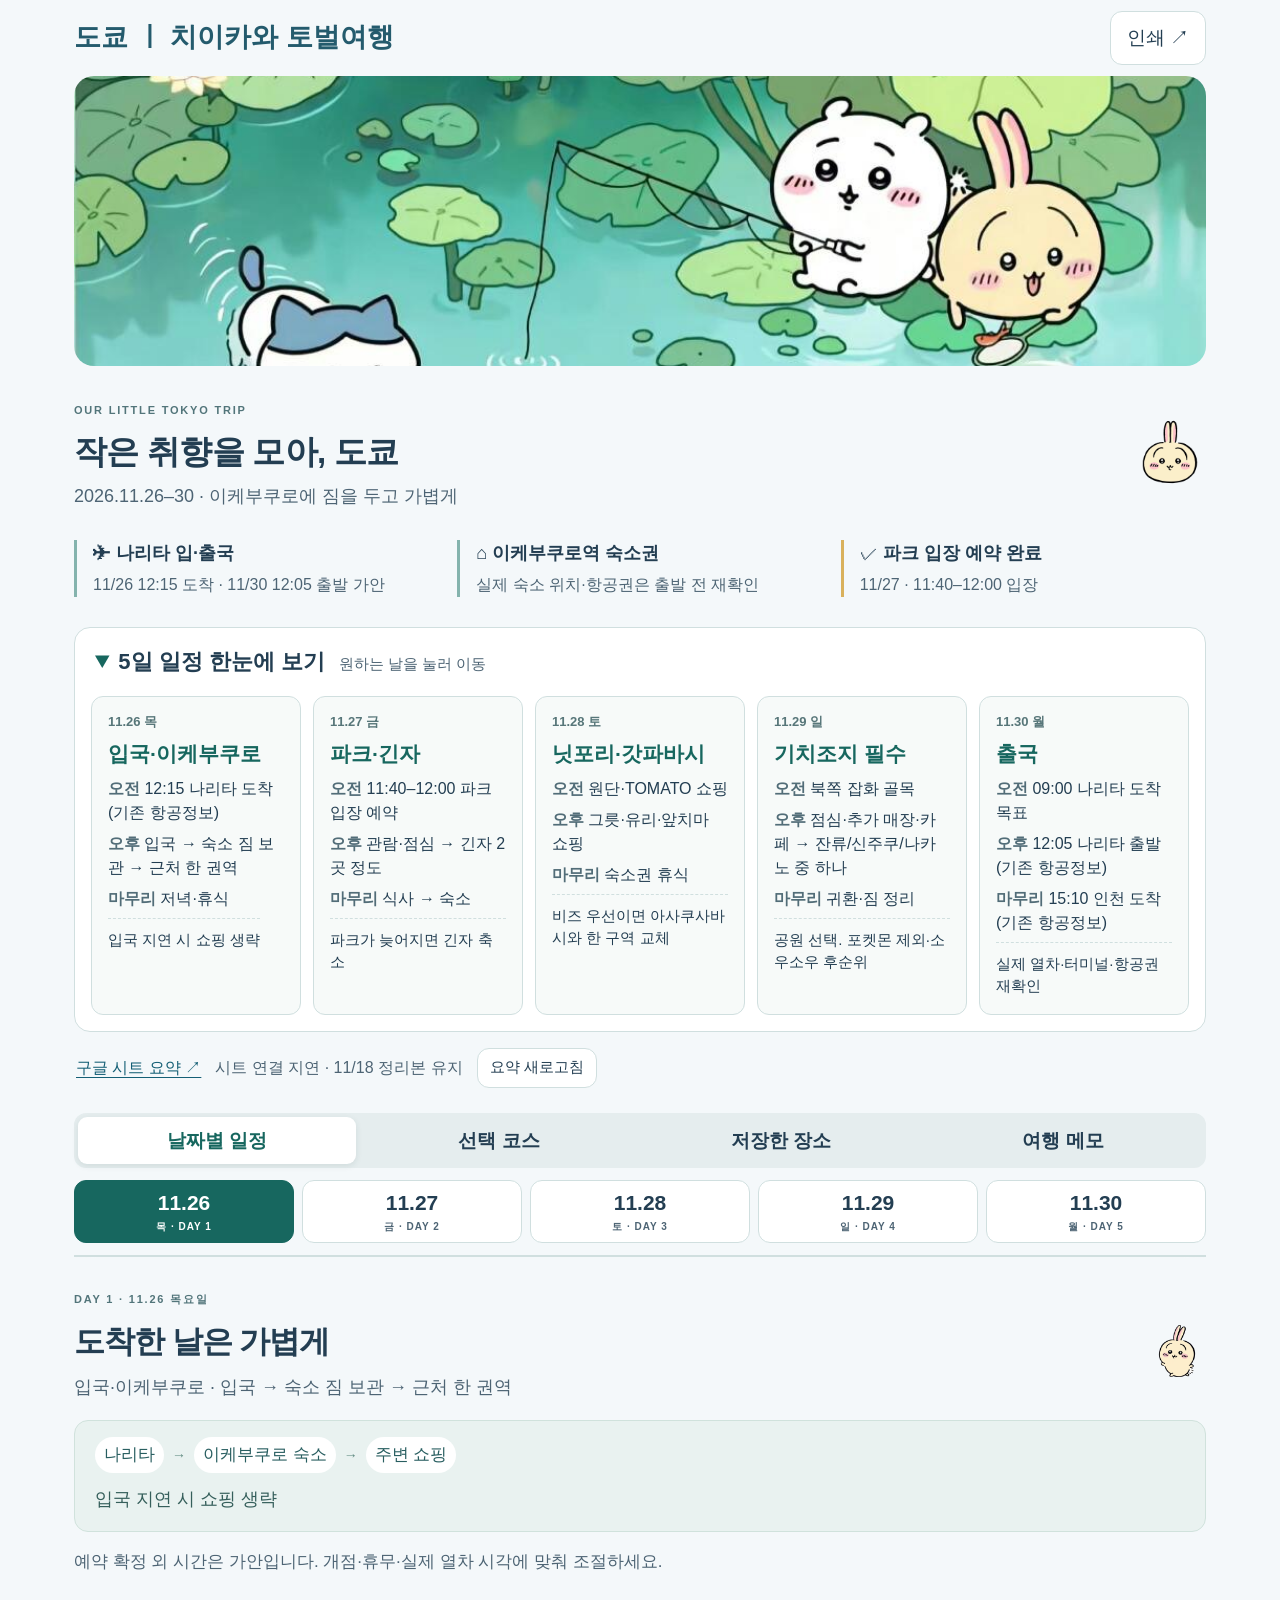
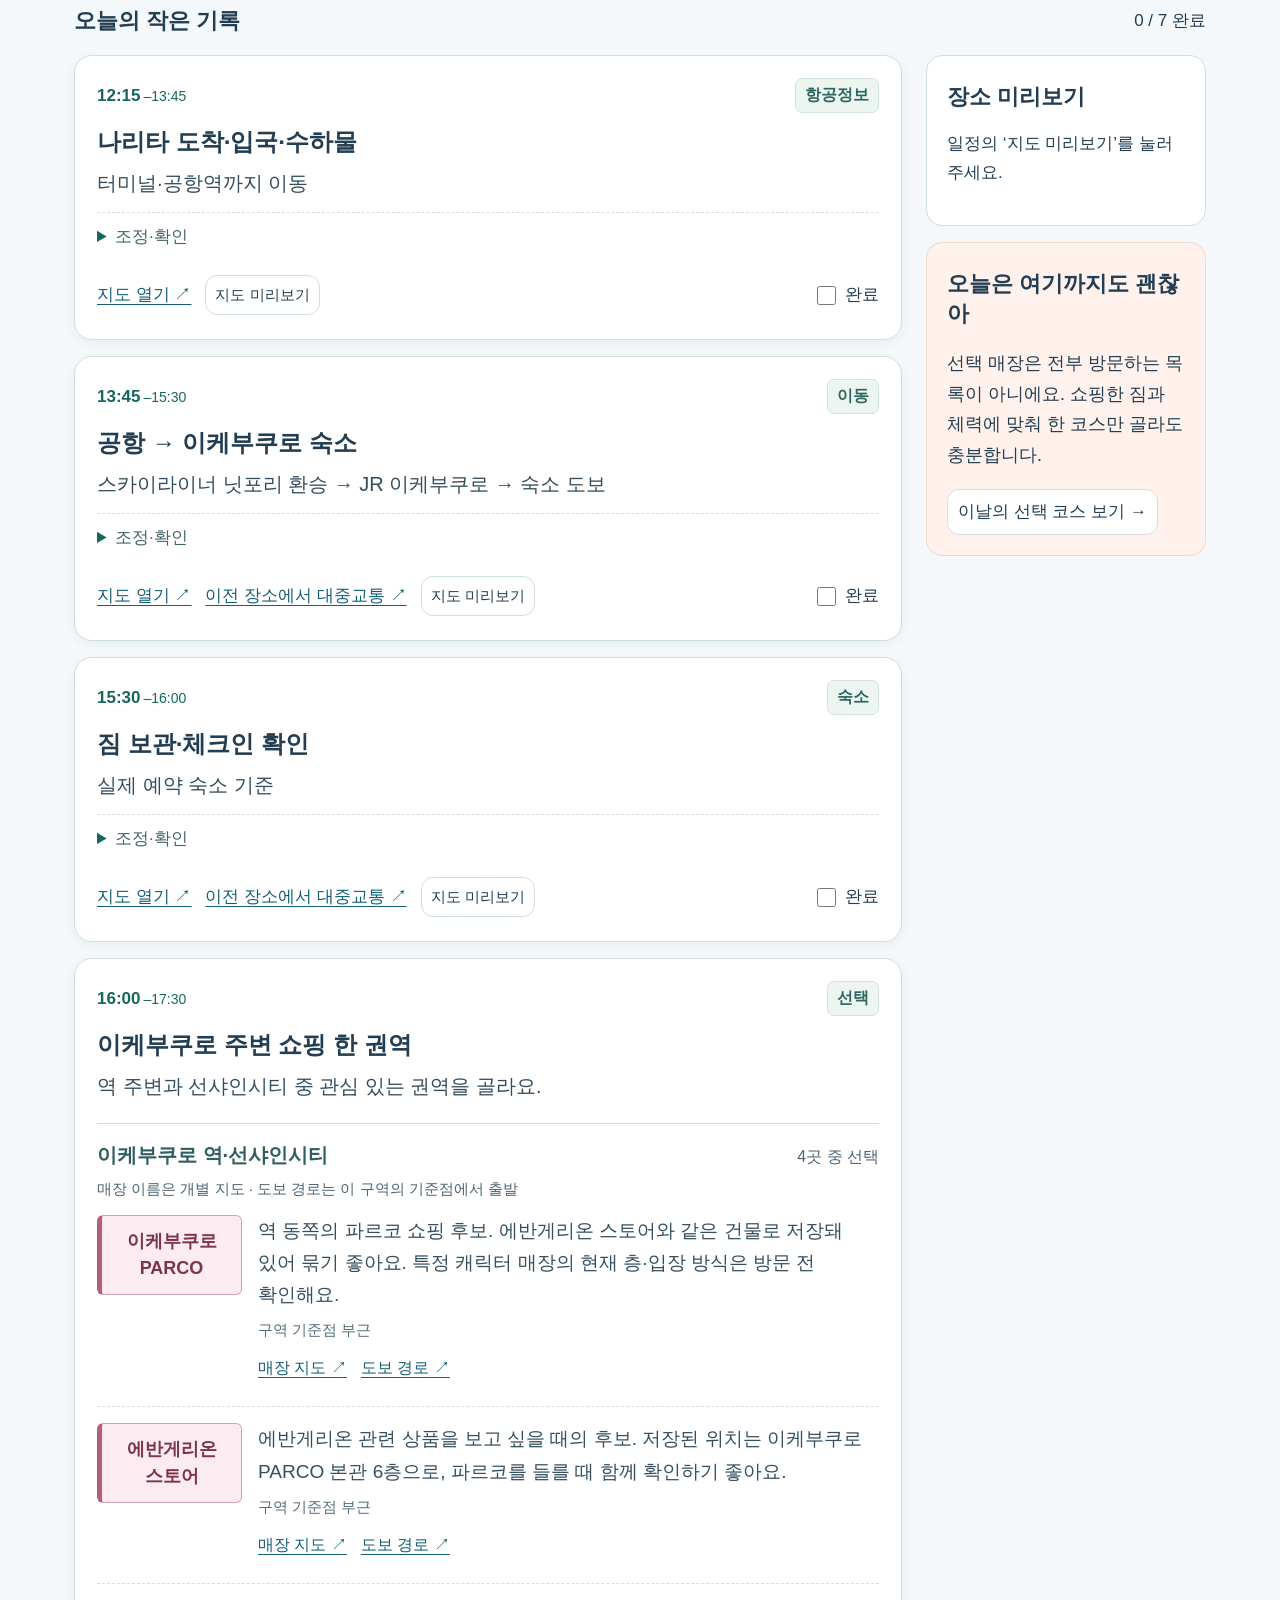
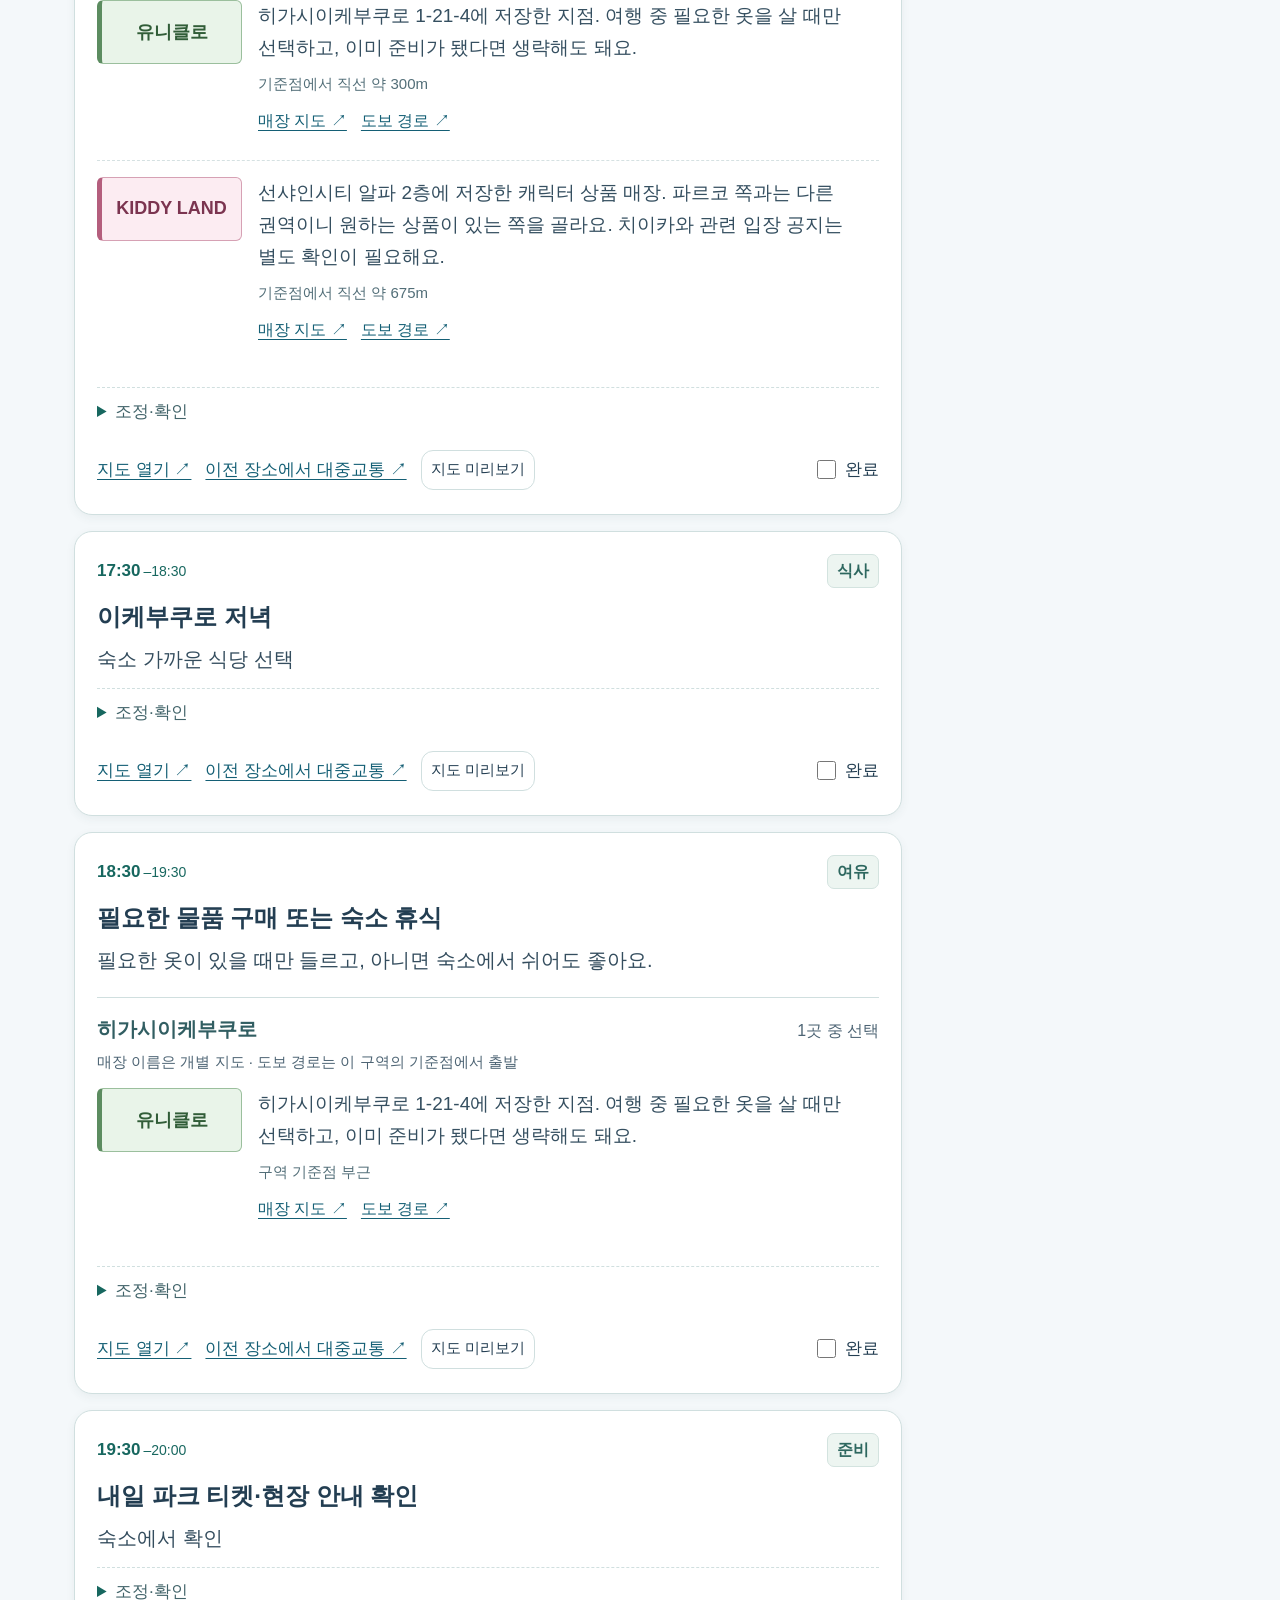
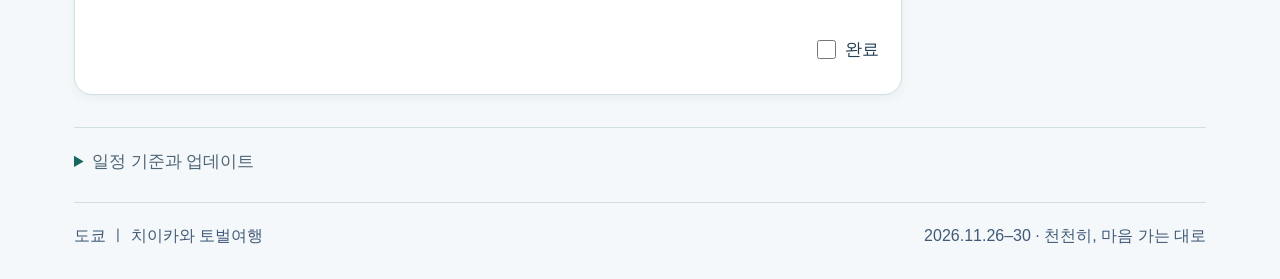
==== index.html @ 33282996 "Refresh resource versions and restart candidate-row publication" ====
<!doctype html>
<html lang="ko">
<head>
<meta charset="utf-8"><meta name="viewport" content="width=device-width,initial-scale=1"><meta name="theme-color" content="#f2f8ff">
<meta name="description" content="11월 26–30일 도쿄 여행. 구글 시트 요약을 바탕으로 정리한 날짜별 일정, 선택 코스와 저장한 장소.">
<title>도쿄 ㅣ 치이카와 토벌여행</title>
<link rel="stylesheet" href="style.css?v=20261118"><link rel="stylesheet" href="mobile.css?v=20261118-venues-r2">
<script defer src="trip-data.js?v=20261118-venues-r2"></script><script defer src="trip-core.js?v=20261118-venues-r2"></script><script defer src="app.js?v=20261118-venues-r2"></script>
</head>
<body>
<a class="skip-link" href="#content">일정 바로 보기</a>
<header><a class="brand" href="./">도쿄 ㅣ 치이카와 토벌여행</a><button id="print" type="button" aria-label="여행 일정 인쇄">인쇄 ↗</button></header>
<main>
<section class="hero hero-image" role="img" aria-label="연못에서 놀고 있는 치이카와 캐릭터 배너"></section>
<section class="trip-intro" aria-label="여행 기본 정보"><div><span class="eyebrow">OUR LITTLE TOKYO TRIP</span><h1>작은 취향을 모아, 도쿄</h1><p>2026.11.26–30 · 이케부쿠로에 짐을 두고 가볍게</p></div><img src="asset/03usagi.webp" width="72" height="78" alt="" aria-hidden="true"></section>
<div class="tripfacts"><div>✈ <strong>나리타 입·출국</strong><span>11/26 12:15 도착 · 11/30 12:05 출발 가안</span></div><div>⌂ <strong>이케부쿠로역 숙소권</strong><span>실제 숙소 위치·항공권은 출발 전 재확인</span></div><div>✓ <strong>파크 입장 예약 완료</strong><span>11/27 · 11:40–12:00 입장</span></div></div>
<details class="overview" id="overview"><summary><span>5일 일정 한눈에 보기</span><small>원하는 날을 눌러 이동</small></summary><div id="overview-cards" class="overview-grid"></div></details>
<div class="source-line"><a id="sheet-link" target="_blank" rel="noopener">구글 시트 요약 ↗</a><span id="sync-status" role="status" aria-live="polite">11/18 정리본</span><button id="refresh-summary" type="button">요약 새로고침</button></div>
<div class="sticky-controls"><div class="view-tabs" role="tablist" aria-label="여행 정보">
<button id="tab-schedule" role="tab" aria-controls="schedule-view" aria-selected="true" data-view="schedule">날짜별 일정</button><button id="tab-options" role="tab" aria-controls="options-view" aria-selected="false" tabindex="-1" data-view="options">선택 코스</button><button id="tab-places" role="tab" aria-controls="places-view" aria-selected="false" tabindex="-1" data-view="places">저장한 장소</button><button id="tab-notes" role="tab" aria-controls="notes-view" aria-selected="false" tabindex="-1" data-view="notes">여행 메모</button>
</div><nav id="days" aria-label="여행 날짜"></nav></div>
<div id="content" tabindex="-1">
<section id="schedule-view" role="tabpanel" aria-labelledby="tab-schedule">
<div class="dayhead"><div><span class="eyebrow" id="daynum"></span><h2 id="daytitle"></h2><p id="daydesc"></p></div><div class="day-decoration"><img src="asset/ec3d5229a19aa61e0489586e3c1a6947_thumb_w400.webp" width="58" height="70" alt="" aria-hidden="true"></div></div>
<div class="day-summary"><div id="route" aria-label="오늘의 동선"></div><p id="day-adjust"></p></div><p class="planning-note">예약 확정 외 시간은 가안입니다. 개점·휴무·실제 열차 시각에 맞춰 조절하세요.</p>
<div class="section-label timeline-label"><h3>오늘의 작은 기록</h3><span id="progress"></span></div>
<div class="layout"><div id="timeline"></div><aside><section class="panel map-panel"><h3>장소 미리보기</h3><p id="mapname">일정의 ‘지도 미리보기’를 눌러주세요.</p><iframe id="map" title="선택한 장소 구글지도" loading="lazy" referrerpolicy="no-referrer-when-downgrade" hidden></iframe><a id="maplink" target="_blank" rel="noopener" hidden>Google 지도에서 열기 ↗</a></section><section class="panel peach"><h3>오늘은 여기까지도 괜찮아</h3><p>선택 매장은 전부 방문하는 목록이 아니에요. 쇼핑한 짐과 체력에 맞춰 한 코스만 골라도 충분합니다.</p><button id="show-options" type="button">이날의 선택 코스 보기 →</button></section></aside></div>
</section>
<section id="options-view" role="tabpanel" aria-labelledby="tab-options" hidden><div class="section-heading"><div><span class="eyebrow">A LITTLE DETOUR</span><h2 id="options-title">시간이 남으면</h2></div><button id="all-options" type="button" aria-pressed="false">전체 선택지 보기</button></div><p class="planning-note">기본 일정에 더하기보다, 한 구간과 교체해요. 기치조지는 유지하고 공원은 선택. 신주쿠와 나카노는 한 곳만.</p><div id="option-cards" class="option-grid"></div></section>
<section id="places-view" role="tabpanel" aria-labelledby="tab-places" hidden><span class="eyebrow">SAVED IN TOKYO</span><h2>지도에 모아둔 작은 취향</h2><p class="planning-note">55곳을 지역별로 정리했어요. 방문을 제외한 곳과 후순위는 기본 목록에서 접어두었습니다.</p><div class="place-filters"><label>장소 찾기<input id="place-search" type="search" placeholder="이름 · 지역 · 주소 검색"></label><label>지역<select id="place-area"><option value="">모든 지역</option></select></label></div><label class="toggle-label"><input id="include-excluded" type="checkbox"> 제외·후순위 장소도 표시</label><p id="place-count" role="status" aria-live="polite"></p><div id="place-cards" class="place-grid"></div></section>
<section id="notes-view" role="tabpanel" aria-labelledby="tab-notes" hidden><span class="eyebrow">TRAVEL NOTES</span><h2 id="memo-title">나만의 일정 메모</h2><p class="planning-note">메모·완료 체크·추가 장소는 이 브라우저에 저장돼요.</p><div class="notes-grid"><div><section class="panel"><h3 class="decorated-heading">오늘 기억할 것<img src="asset/f3d23003e894747dc3ea7fff06bff3d7.webp" width="55" height="60" alt="" aria-hidden="true"></h3><label class="sr-only" for="memo">날짜별 메모</label><textarea id="memo" placeholder="먹고 싶은 것, 꼭 사고 싶은 것…"></textarea><small id="saved" role="status">이 브라우저에 저장</small></section><section class="panel"><h3>내 장소 추가하기</h3><form id="shopform"><label>장소 이름<input id="shopname" required maxlength="120" placeholder="선택한 날짜에 추가할 장소"></label><label>지도 링크 (선택)<input id="shopurl" type="url" placeholder="https://…"></label><button type="submit">이날에 추가 +</button><span id="shop-error" role="status"></span></form><div id="shops"></div></section></div><div><section class="panel"><h3>잊지 말고 챙겨요</h3><div id="checklist"></div></section><section class="panel peach"><h3>예약과 확인할 것</h3><ul><li><strong>치이카와 파크</strong>는 11/27 11:40–12:00 입장만 예약 완료.</li><li><strong>치이카와 랜드</strong>는 별도 상품 매장입니다. 파크 예약으로 입장이 보장되지 않으며, 지점·날짜별 공식 입장 공지를 확인해야 해요.</li><li>11/30 나리타 공항 09:00 도착 목표. 터미널·열차·체크인 마감 재확인.</li><li>면세·입국·귀국 규정과 랜드의 최신 예약 안내는 아직 공식 검증 전입니다.</li></ul></section></div></div></section>
</div>
<details class="source-details"><summary>일정 기준과 업데이트</summary><p>구글 시트의 ‘모바일 00 전체’ 요약을 기준으로, 함께 준비한 상세 시간표와 선택 코스를 2026.11.18에 반영했습니다. 요약은 시트에서 새로 확인하며 상세 시간표·55개 장소는 정리본입니다. 매장 영업일·전시·마켓 개최·추가 예약 여부는 미확인입니다.</p></details><p id="save-status" role="status" aria-live="polite"></p>
<footer>도쿄 ㅣ 치이카와 토벌여행 <span>2026.11.26–30 · 천천히, 마음 가는 대로</span></footer>
</main></body></html>
---- style.css ----
500;600;700;800&display=swap');
:root{--ink:#4b5654;--muted:#82908b;--green:#628b7b;--pink:#f6e2e2;--line:#e5e9e1}*{box-sizing:border-box}body{margin:0;background:#fafbf6;color:var(--ink);font:14px 'Noto Sans KR',sans-serif}button,a,input,textarea{font:inherit}a{color:var(--green);text-decoration:none}a:hover{text-decoration:underline}button{cursor:pointer;background:#fff;border:1px solid var(--line);border-radius:12px;padding:10px 16px;color:var(--ink)}button:hover{background:#edf4ed}button:focus-visible,a:focus-visible{outline:3px solid #a8c9b5;outline-offset:3px}header{height:80px;max-width:1220px;margin:auto;display:flex;align-items:center;justify-content:space-between;padding:0 24px}.brand{font-size:23px;font-weight:800;color:#597e6d}.brand small{font-size:12px;font-weight:400;margin-left:16px;color:var(--muted)}main{max-width:1220px;margin:auto;padding:0 24px}.hero{min-height:285px;background:#edf3e9;border:1px solid #dfe8da;border-radius:25px;padding:38px 42px;display:flex;justify-content:space-between;overflow:hidden;position:relative}.eyebrow{font-size:10px;letter-spacing:2px;font-weight:800;color:#7b9d89}h1{font-size:35px;line-height:1.5;letter-spacing:-1.6px;margin:9px 0 12px}h1 span{color:#d9a4a3}.hero p{color:#7c8c7f;font-size:12px}.pills{display:flex;gap:8px;flex-wrap:wrap;margin-top:23px}.pills span{font-size:10px;background:#fff9;padding:7px 11px;border-radius:20px}.tripfacts{display:grid;grid-template-columns:1fr 1fr 1fr;padding:23px 0;gap:20px}.tripfacts div{font-size:12px;padding-left:16px;border-left:2px solid #e7e8df}.tripfacts span{display:block;font-size:10px;margin:7px 0 0 19px;color:var(--muted)}nav{display:flex;gap:10px;border-bottom:1px solid var(--line);padding:7px 0 20px;position:sticky;top:0;background:#fafbf6f5;z-index:5}nav button{flex:1;text-align:left;padding:13px 17px;border-radius:14px}nav button small{display:block;margin-top:5px;font-size:10px;color:var(--muted)}nav button.active{background:#6b8e7e;color:white;border-color:#6b8e7e;box-shadow:0 4px 10px #6b8e7e20}nav button.active small{color:#e6eee7}.layout{display:grid;grid-template-columns:minmax(0,1fr) 302px;gap:30px;margin:30px 0 48px}.dayhead{display:flex;justify-content:space-between;align-items:center}h2{font-size:25px;letter-spacing:-1px;margin:8px 0}#daydesc{font-size:11px;color:var(--muted);margin:8px 0 22px}.date-stamp{font-size:13px;border:1px dashed #c8d7c8;border-radius:50%;padding:17px;color:#78927e}.routecard,.panel{background:white;border:1px solid var(--line);border-radius:17px;padding:20px}.section-label{display:flex;justify-content:space-between;align-items:center;gap:10px}.section-label a,.section-label span{font-size:9px}.section-label strong{font-size:12px}#route{display:flex;align-items:center;flex-wrap:wrap;gap:9px;margin:21px 0}#route span{background:#edf3ed;padding:7px 10px;border-radius:20px;font-size:10px}#route b{color:#b0c2b2;font-weight:400}.subtle{font-size:10px;color:var(--muted);line-height:1.8}.timeline-label{margin:25px 0 12px}h3{font-size:13px;margin:0 0 12px}.timeline-label h3{margin:0}.stop{position:relative;display:grid;grid-template-columns:58px 1fr;gap:18px;padding-bottom:18px}.stop:before{content:'';position:absolute;left:65px;top:23px;bottom:0;border-left:1px dashed #d5dfd4}.time{font-size:11px;color:#91a08f;padding-top:21px}.stop-card{position:relative;background:#fff;border:1px solid var(--line);border-radius:15px;padding:19px;cursor:pointer}.stop-card:before{content:'';position:absolute;left:-16px;top:24px;background:#b5ccb7;border:3px solid #fafbf6;width:7px;height:7px;border-radius:50%}.stop-card.selected{border-color:#91b39c;box-shadow:0 3px 14px #6b8e7e0a}.stop-card.reserved{background:#fff9f5;border-color:#ecd8c7}.stop-top{display:flex;justify-content:space-between;gap:12px}.stop-title{font-size:14px;font-weight:700}.tag{font-size:9px;padding:4px 8px;background:#edf3eb;color:#7c927b;border-radius:6px;white-space:nowrap}.reserved .tag{background:#f4e5d8;color:#ac8568}.stop-card p{font-size:11px;line-height:1.8;color:#879085;margin:10px 0}.stop-actions{display:flex;align-items:center;gap:15px;font-size:10px}.stop-actions label{margin-left:auto;color:#8b9987;cursor:pointer}.transfer{font-size:10px;color:#90a08d;margin:13px 0 0}.panel{margin-bottom:17px}.map-panel iframe{width:100%;height:200px;border:0;border-radius:11px;background:#edf2e9}.map-panel strong{display:block;font-size:12px;margin:14px 0 7px}.map-panel a{font-size:10px}.map-panel small{display:block;font-size:9px;color:var(--muted);line-height:1.8;margin-top:10px}.peach{background:#fcf2e9}.panel p{font-size:11px;line-height:1.9}.panel .eyebrow{font-size:8px}.panel h3{margin-top:6px}#checklist label{display:block;font-size:11px;padding:8px 0}input[type=checkbox]{accent-color:#789b83}textarea,input:not([type=checkbox]){border:1px solid var(--line);border-radius:9px;background:#fafbf7;padding:12px;color:var(--ink);width:100%;outline-color:#a3bfa5}textarea{height:95px;resize:vertical}#saved{font-size:9px;color:var(--muted)}#shopform{display:grid;gap:8px}#shopform input,#shopform button{font-size:10px}#shops a{display:inline-block;margin-top:10px;font-size:11px}#shops button{font-size:9px;padding:3px 7px;margin-left:7px}footer{border-top:1px solid var(--line);padding:20px 0 30px;font-size:10px;color:#96a28f;display:flex;justify-content:space-between}@media(max-width:850px){.layout{grid-template-columns:1fr}.art{width:220px}.hero{padding:25px}h1{font-size:28px}.tripfacts{gap:8px}.tripfacts div{padding-left:8px;font-size:10px}.tripfacts span{margin-left:0}.brand small{display:none}aside{display:grid;grid-template-columns:1fr 1fr;gap:15px}.panel{margin:0 0 16px}.map-panel{grid-row:span 2}}@media(max-width:560px){main{padding:0 16px}header{height:66px;padding:0 16px}.hero{padding:25px 20px;min-height:330px}.hero>div:first-child{z-index:3}.hero p{max-width:210px;line-height:1.8}.art{position:absolute;right:-35px;bottom:14px;transform:scale(.65);transform-origin:bottom right;height:220px}.pills{max-width:245px;gap:5px}.pills span{font-size:9px}.tripfacts{grid-template-columns:1fr;padding:16px 0;gap:13px}.tripfacts span{display:inline;margin-left:8px;font-size:9px}nav{gap:5px;overflow:auto;padding-bottom:12px}nav button{min-width:72px;padding:10px 8px;font-size:11px}nav button small{font-size:8px}.layout{margin-top:22px;gap:20px}h2{font-size:21px}.date-stamp{padding:11px;font-size:10px}.routecard{padding:15px}.section-label a{font-size:8px}.stop{grid-template-columns:40px 1fr;gap:12px}.stop:before{left:41px}.stop-card{padding:15px}.stop-title{font-size:12px}.stop-actions{gap:9px;font-size:9px}aside{display:block}footer{display:block;line-height:2}footer span{display:block}}@media print{header button,nav,iframe,form,textarea,aside{display:none}.layout{display:block}.hero{min-height:0}.art{display:none}.stop{break-inside:avoid}body{background:white}.stop-card{box-shadow:none}}

/* Readable contrast and comfortable type sizes. */
:root{--ink:#18334f;--muted:#455b70;--green:#0758b5;--line:#b7cce1}
body{background:#f2f8ff;font-size:15px;line-height:1.65}
.brand{color:#084d99}.brand small{font-size:13px}.hero{min-height:0;padding:26px 34px;background:#dff2ff;border-color:#9fc7ea}.hero h1{font-size:32px;line-height:1.35}.hero p{color:#254d70;font-size:15px;max-width:none}.hero h1 span{color:#bd3e76}.eyebrow,.panel .eyebrow{color:#145d98;font-size:12px}.pills{margin-top:17px}.pills span{font-size:13px;background:#fff;border:1px solid #9fc7ea;color:#204b72}.tripfacts div{font-size:14px;border-left-color:#469ad1}.tripfacts span{font-size:13px;color:#39536e}nav{background:#f2f8ff}nav button{font-size:15px;font-weight:700;border-color:#abc7e0}nav button small{font-size:13px;font-weight:500;color:#455b70}nav button.active{background:#0865c7;border-color:#0865c7}nav button.active small{color:#fff}#daydesc{font-size:14px;color:#455b70}.date-stamp{color:#174e82;border-color:#6eaddd;font-weight:700}.section-label strong,h3{font-size:16px}.section-label a,.section-label span{font-size:12px}#route span{font-size:13px;color:#164a78;background:#deefff}#route b{color:#1974b5}.subtle{font-size:13px;color:#455b70}.time{font-size:14px;color:#155999;font-weight:700}.stop-title{font-size:17px}.stop-card p{font-size:14px;color:#344e67;line-height:1.85}.stop-actions{font-size:13px;flex-wrap:wrap}.stop-actions a,.map-panel a{font-weight:700;text-decoration:underline;text-underline-offset:3px}.stop-actions label{color:#284d70}.transfer{font-size:13px;color:#365978}.tag{font-size:12px;color:#155889;background:#dcf0ff;font-weight:600}.reserved .tag{background:#f5dcc5;color:#71451f}.stop-card.reserved{background:#fff6ec;border-color:#c89c73}.stop-card.selected{border:2px solid #0671c9;padding:18px}.map-panel strong{font-size:14px}.map-panel a,.map-panel small{font-size:13px}.panel p,#checklist label{font-size:14px}.panel.peach{background:#f7eadb}#saved{font-size:12px}#shopform input,#shopform button,#shops a{font-size:13px}input::placeholder,textarea::placeholder{color:#56677a;opacity:1}footer{font-size:12px;color:#455b70}
@media(max-width:560px){.hero{min-height:0;padding:22px}.hero h1{font-size:28px}.pills{max-width:none}.tripfacts div{font-size:13px}.tripfacts span{font-size:12px}nav button{font-size:13px;min-width:83px}nav button small{font-size:11px}.section-label{flex-wrap:wrap}.section-label a{font-size:12px}.stop{grid-template-columns:44px 1fr}.stop:before{left:45px}.stop-title{font-size:16px}.stop-card.selected{padding:14px}.stop-actions{font-size:12px}.time{font-size:13px}.stop-top{flex-wrap:wrap}}

/* Sky, sea, sunshine and pink accents from the supplied reference. */
:root{--ink:#18334f;--muted:#455b70;--green:#0758b5;--line:#b7cce1}
.hero{background:#0964cb;color:#fff;align-items:center;gap:30px;border:2px solid #0754ab;padding:26px 32px}.hero .eyebrow{color:#fff1a6}.hero h1{font-size:36px;line-height:1.35;letter-spacing:-1px}.hero h1 span{color:#ffe58e}.hero p{color:#fff;font-size:15px;max-width:470px}.hero .pills span{color:#144575;border:1px solid #fff;background:#fff7cf}.character-visual{margin:0;width:285px;flex-shrink:0;background:#ffeaf0;border:3px solid #fff;border-radius:20px;overflow:hidden;box-shadow:6px 6px 0 #074b9b}.character-visual img{width:100%;height:220px;object-fit:contain;display:block;background:#ffebef}.character-visual figcaption{font-size:12px;text-align:center;font-weight:700;color:#6e3156;background:#ffe1ec;padding:8px}h1,h2,h3,.stop-title{font-weight:800}.tripfacts div{border-left:3px solid #1a8bd5}.tripfacts div:last-child{border-color:#e96192}.date-stamp{background:#e3f3ff}.stop-card.reserved{background:#fff6d8;border:2px solid #dfb737}.reserved .tag{background:#ffe078;color:#604400}.stop-card:before{background:#1189d2}.stop:before{border-color:#8ebadc}.tag{border:1px solid #b1d7f2}.panel.peach{background:#fff0f5;border-color:#e3b5c6}.mini-character{width:55px;height:55px;object-fit:contain;vertical-align:middle;margin-left:8px}button:hover{background:#dfedff}input[type=checkbox]{accent-color:#0865c7}textarea,input:not([type=checkbox]){background:#f8fbff;border-color:#a9c4df}footer{color:#405977}.stop-card.selected{border-color:#0865c7}.stop-actions a{color:#0758b5}
@media(max-width:850px){.hero{gap:18px}.hero h1{font-size:30px}.character-visual{width:220px}.character-visual img{height:190px}.brand{font-size:20px}}
@media(max-width:560px){.brand{font-size:17px}.hero{padding:22px;display:block}.hero h1{font-size:29px}.character-visual{width:100%;margin-top:20px;display:flex;align-items:center;box-shadow:3px 3px 0 #074b9b}.character-visual img{width:60%;height:155px}.character-visual figcaption{width:40%;background:transparent;font-size:13px}.hero p{font-size:14px}.pills{max-width:none}.pills span{font-size:12px}header button{font-size:11px;padding:8px}}

/* Image-only trip cover requested by the user. */
.hero.hero-image{height:440px;min-height:0;padding:0;display:grid;place-items:center;border:0;border-radius:18px;background:#fffbe2 url('asset/735af78c32cff2bb3fa2c74432a17a3b-400.jpg') center / 100% 100% no-repeat;box-shadow:none;color:#34323d}
.hero-image .hero-caption{text-align:center;width:90%;margin-top:-42px}
.hero-image h1{font-size:34px;line-height:1.45;color:#34323d;letter-spacing:-1px;margin:0 0 12px;font-weight:800}
.hero-image p{max-width:none;color:#48434a;font-size:18px;font-weight:600;letter-spacing:1px;margin:0}
@media(max-width:850px){.hero.hero-image{height:350px}.hero-image h1{font-size:28px}.hero-image p{font-size:16px}}
@media(max-width:560px){.hero.hero-image{height:265px;border-radius:12px}.hero-image .hero-caption{width:88%;margin-top:-25px}.hero-image h1{font-size:21px;letter-spacing:-.7px;margin-bottom:9px}.hero-image p{font-size:13px;letter-spacing:0}}
.hero.hero-image{grid-template-columns:minmax(0,1fr);justify-content:stretch}.hero-image .hero-caption{justify-self:center;width:94%}.hero-image h1{white-space:nowrap}@media(max-width:560px){.hero-image h1{font-size:clamp(16px,4.5vw,21px)}}

/* Preserve image proportions and crop excess to the banner. */
.hero.hero-image{background-image:url('asset/b7f377c5a1d17ff223ced7da692aee4c.jpg');background-size:cover;background-position:center center;position:relative;isolation:isolate}
.hero.hero-image::before{content:'';position:absolute;inset:0;background:linear-gradient(90deg,rgba(0,30,35,.2),rgba(0,30,35,.32),rgba(0,30,35,.2));z-index:-1}
.hero-image h1,.hero-image p{color:#fff;text-shadow:0 2px 5px #163c45,0 0 18px #163c4599}

@font-face{font-family:강원교육;src:url('asset/fonts/gangwon-2.ttf') format('truetype');font-style:normal;font-weight:100 400;font-display:swap}
@font-face{font-family:강원교육;src:url('asset/fonts/gangwon-1.ttf') format('truetype');font-style:normal;font-weight:500 900;font-display:swap}
body{font-family:강원교육,'Malgun Gothic',sans-serif;font-size:17px}button,a,input,textarea{font-family:inherit}
.hero.hero-image::before{display:none}.hero.hero-image{isolation:auto}
.day-decoration{display:flex;align-items:center;gap:8px;flex-shrink:0}.day-decoration img{width:76px;height:92px;object-fit:contain}.decorated-heading{display:flex;justify-content:space-between;align-items:center;min-height:62px}.decorated-heading img{width:64px;height:70px;object-fit:contain}.stop-card p,.panel p,#checklist label{font-size:16px}.stop-title{font-size:19px}.transfer,.subtle,.stop-actions{font-size:14px}.time{font-size:16px}.brand{font-size:25px}.section-label strong,h3{font-size:19px}nav button{font-size:18px}nav button small{font-size:15px}.tripfacts span{font-size:15px}.tripfacts div{font-size:17px}.map-panel small{font-size:14px}#shopform input,#shopform button{font-size:15px}
@media(max-width:560px){.day-decoration{gap:0}.day-decoration img{width:50px;height:65px}.day-decoration .date-stamp{padding:8px;font-size:11px}.brand{font-size:20px}.stop-title{font-size:18px}.dayhead h2{font-size:21px}nav button{font-size:16px}nav button small{font-size:13px}.decorated-heading img{width:55px;height:60px}.tripfacts div{font-size:15px}.tripfacts span{font-size:13px}}

@font-face{font-family:'GangwonSaeeum';src:url('asset/fonts/gangwon-saeeum.woff') format('woff');font-style:normal;font-weight:400;font-display:swap}
html body,body button,body input,body textarea,body select{font-family:'GangwonSaeeum','Malgun Gothic',sans-serif}
body{font-size:22px;line-height:1.65}.brand{font-size:31px}h2{font-size:32px}.stop-title{font-size:25px}.stop-card p,.panel p,#checklist label{font-size:21px}.transfer,.subtle,.stop-actions,#daydesc{font-size:19px}.time{font-size:21px}.section-label strong,h3{font-size:25px}nav button{font-size:24px}nav button small{font-size:20px}.tripfacts div{font-size:22px}.tripfacts span{font-size:20px}.tag{font-size:18px}.eyebrow,.panel .eyebrow,.section-label a,.section-label span{font-size:17px}.map-panel strong,.map-panel a,.map-panel small,#saved{font-size:19px}#shopform input,#shopform button,#shops a{font-size:20px}.date-stamp{font-size:19px}
@media(max-width:560px){.brand{font-size:25px}nav button{font-size:22px}nav button small{font-size:18px}.dayhead h2{font-size:27px}.stop-title{font-size:23px}.tripfacts div{font-size:20px}.tripfacts span{font-size:18px}.stop-actions{font-size:18px}.stop-card p{font-size:20px}}
---- mobile.css ----
/* Mobile reading layer; the original character cover and handwriting font are retained. */
:root{--ink:#233e52;--muted:#4d6474;--green:#17675f;--line:#d0dfdf;--paper:#fff;--accent:#17675f;--wash:#edf5f4}
html{scroll-behavior:smooth;scroll-padding-top:150px}body{background:#f4f8fa;font-size:19px;line-height:1.65;color:var(--ink)}[hidden]{display:none!important}button,a,input,select,textarea{-webkit-tap-highlight-color:transparent}button{min-height:44px;color:var(--ink)}a{color:#145f75}button:focus-visible,a:focus-visible,input:focus-visible,select:focus-visible,textarea:focus-visible,summary:focus-visible{outline:3px solid #df9d35;outline-offset:3px}button:disabled{opacity:.6;cursor:wait}input,textarea,select{font-size:18px}input[type=checkbox]{width:19px;height:19px;accent-color:var(--accent);flex-shrink:0}button:hover{background:var(--wash)}main{max-width:1180px;padding:0 24px}header{max-width:1180px;height:76px;gap:16px}.brand{font-size:27px;color:#245b6d;line-height:1.25}.hero.hero-image{height:290px;border-radius:20px}.trip-intro{display:flex;justify-content:space-between;align-items:center;gap:14px;padding:26px 0 8px}.trip-intro h1{font-size:33px;letter-spacing:-.7px;line-height:1.3;margin:8px 0}.trip-intro p{font-size:18px;color:var(--muted);margin:0}.trip-intro img{object-fit:contain;flex-shrink:0}.eyebrow,.panel .eyebrow{font:700 11px/1.5 Arial,sans-serif;letter-spacing:1.8px;color:#52757a}.tripfacts{gap:18px;padding:20px 0}.tripfacts div{font-size:18px;border-left:3px solid #84b3ad;line-height:1.5}.tripfacts span{font-size:16px;margin:6px 0 0;color:var(--muted)}.tripfacts div:last-child{border-color:#d9b15c}
.overview{background:#fff;border:1px solid var(--line);border-radius:16px;margin:10px 0 0;overflow:hidden}summary{cursor:pointer;min-height:44px;padding:10px 0}summary::marker{color:var(--accent)}.overview>summary{padding:16px 20px;font-size:22px}.overview>summary span{font-weight:700}.overview>summary small{font-size:15px;color:var(--muted);margin-left:14px}.overview-grid{display:grid;grid-template-columns:repeat(5,minmax(0,1fr));gap:12px;padding:0 16px 16px}.overview-card{display:flex;flex-direction:column;text-align:left;align-items:flex-start;gap:7px;min-width:0;padding:16px;border-radius:12px;font-size:16px;background:#f7faf9;line-height:1.5}.overview-card strong{font-size:21px;color:var(--accent)}.overview-date{font:700 13px Arial,sans-serif;color:#577679}.overview-card b{font-weight:700;color:#526d78}.overview-card small{font-size:15px;border-top:1px dashed var(--line);padding-top:10px}.source-line{display:flex;align-items:center;gap:14px;flex-wrap:wrap;padding:16px 2px;font-size:16px;color:var(--muted)}.source-line button{padding:5px 12px;font-size:15px;min-height:40px}.source-line a{text-decoration:underline;text-underline-offset:4px}
.sticky-controls{position:sticky;top:0;z-index:10;background:#f4f8faf5;backdrop-filter:blur(10px);border-bottom:1px solid var(--line);padding:9px 0 0}.view-tabs{display:grid;grid-template-columns:repeat(4,minmax(0,1fr));gap:4px;padding:4px;background:#e5edee;border-radius:12px}.view-tabs button{border:0;border-radius:9px;padding:8px 5px;font-size:19px;font-weight:700;background:transparent;white-space:nowrap;min-width:0}.view-tabs button[aria-selected=true]{background:#fff;color:var(--accent);box-shadow:0 2px 6px #1c42441a}#days{position:static;display:flex;overflow-x:auto;overscroll-behavior-inline:contain;scrollbar-width:thin;gap:8px;padding:12px 0;background:transparent;max-width:100%}#days button{flex:1;min-width:90px;text-align:center;padding:9px 12px;line-height:1.25;font-size:21px;border:1px solid var(--line);border-radius:12px;box-shadow:none;white-space:nowrap}#days button small{font:600 10px/1.3 Arial,sans-serif;color:var(--muted);letter-spacing:1px;margin-top:4px}#days button[aria-pressed=true]{background:var(--accent);color:white;border-color:var(--accent)}#days button[aria-pressed=true] small{color:white}#content{outline:none;scroll-margin-top:148px}#content>section{padding-top:24px;min-width:0}.dayhead{gap:12px}.dayhead h2,h2{font-size:31px;line-height:1.35;margin:8px 0;overflow-wrap:anywhere}.day-decoration img{width:58px;height:70px;object-fit:contain}#daydesc{font-size:18px;color:var(--muted);margin:10px 0 18px}.day-summary{background:#e9f2f0;padding:16px 20px;border-radius:14px;border:1px solid #d0e2dc}#route{gap:8px;margin:0}#route span{font-size:17px;padding:4px 9px;background:#fff;color:#285e60}#route b{font-size:14px;color:#638d84}.day-summary p{font-size:18px;margin:12px 0 0;color:#355f5b}.planning-note{font-size:17px;color:var(--muted);line-height:1.7;margin:16px 0}.timeline-label{margin:26px 0 16px}.timeline-label h3{font-size:22px}.timeline-label span{font-size:17px!important;white-space:nowrap}.layout{display:grid;grid-template-columns:minmax(0,1fr) 280px;gap:24px;margin:0 0 32px;align-items:start}#timeline{display:grid;gap:16px;min-width:0}.schedule-card{padding:22px;background:#fff;border:1px solid var(--line);border-radius:18px;box-shadow:0 3px 10px #284d5610;min-width:0;overflow-wrap:anywhere}.schedule-card.reserved{background:#fff8e1;border:2px solid #d8b051}.schedule-card.completed{border-color:#86b2a3}.schedule-card.completed h3{color:#587c74}.card-top{display:flex;align-items:center;justify-content:space-between;gap:10px}.card-top time{font:700 17px/1.5 Arial,sans-serif;color:var(--accent)}.card-top time span{font-weight:400;font-size:14px;margin-left:3px}.tag{font-size:16px;border:1px solid #d3e3df;color:#2d675f;background:#edf5f1;border-radius:7px;padding:3px 9px;white-space:normal}.reserved .tag{background:#f7dc8a;color:#624511;border-color:#dfbd68}.schedule-card h3{font-size:24px;line-height:1.4;margin:12px 0 8px}.card-detail{font-size:20px;line-height:1.7;margin:8px 0;color:#344d5e}.adjust-detail{margin-top:12px;border-top:1px dashed var(--line);font-size:18px}.adjust-detail summary{color:#42646a;font-size:17px}.adjust-detail p{font-size:18px;line-height:1.65;margin:0 0 12px;color:#496071}.card-actions{display:flex;align-items:center;gap:6px 14px;flex-wrap:wrap;margin-top:12px;font-size:17px}.card-actions a{display:inline-flex;align-items:center;min-height:44px;text-decoration:underline;text-underline-offset:4px}.preview-map{font-size:15px;padding:4px 9px;min-height:40px}.done-label{display:flex;align-items:center;gap:6px;min-height:44px;margin-left:auto;cursor:pointer;white-space:nowrap}.panel{padding:20px;border-color:var(--line);border-radius:16px;background:#fff;margin-bottom:16px}.panel h3,.section-label strong{font-size:22px;line-height:1.4}.panel p,.panel li{font-size:18px;line-height:1.7}.panel ul{padding-left:20px}.panel li+li{margin-top:12px}.panel.peach{background:#fff2ed;border-color:#eed8c8}.panel.peach button{font-size:17px;padding:8px 10px}.map-panel iframe{width:100%;height:210px}.map-panel p,.map-panel a{font-size:17px}.map-panel{scroll-margin-top:150px}aside{display:block;min-width:0}.section-heading{display:flex;align-items:center;justify-content:space-between;gap:18px;flex-wrap:wrap}.section-heading button{font-size:17px}.option-grid,.place-grid{display:grid;grid-template-columns:repeat(2,minmax(0,1fr));gap:16px;margin:20px 0 30px}.option-card,.place-card{background:#fff;border:1px solid var(--line);border-radius:16px;padding:22px;min-width:0;overflow-wrap:anywhere}.option-card h3,.place-card h3{font-size:25px;line-height:1.4;margin:10px 0}.option-duration,.place-area{display:inline-block;color:#27695f;background:#e8f4ed;border-radius:6px;padding:3px 9px;font-size:16px}.option-card p,.place-card p{font-size:19px;line-height:1.7;margin:10px 0}.option-travel{background:#f3f6f8;padding:12px;border-radius:10px;font-size:18px}.option-card details,.place-card details{font-size:17px;border-top:1px dashed var(--line);margin-top:12px}.option-map,.place-card>a{display:inline-block;padding:10px 0;font-size:18px;text-decoration:underline;text-underline-offset:4px}.place-status{font-size:16px;color:var(--muted)}.place-filters{display:grid;grid-template-columns:2fr 1fr;gap:14px;margin:20px 0}.place-filters label,#shopform label{display:block;font-size:17px;color:var(--muted)}.place-filters input,.place-filters select{display:block;width:100%;margin-top:6px;min-height:48px;border:1px solid #a9c4cd;border-radius:10px;padding:10px;background:#fff;color:var(--ink)}.toggle-label{display:flex;align-items:center;gap:8px;font-size:17px;min-height:44px}.empty-state{padding:30px 0}.notes-grid{display:grid;grid-template-columns:1fr 1fr;gap:22px;align-items:start}.notes-grid>div{min-width:0}#memo{min-height:170px;font-size:20px;background:#f8fbfb;line-height:1.7}#saved{font-size:16px}#shopform{gap:12px}#shopform input{font-size:18px;background:#f8fbfb;margin-top:6px}#shopform button{font-size:18px;background:#e9f4ef}#checklist label{display:flex;align-items:center;gap:8px;font-size:19px;min-height:46px}.saved-shop{display:flex;align-items:center;justify-content:space-between;gap:10px;border-top:1px solid var(--line);padding-top:12px;margin-top:14px;overflow-wrap:anywhere}.saved-shop a{font-size:19px}.saved-shop button{padding:5px 10px;flex-shrink:0}.decorated-heading{min-height:56px}.decorated-heading img{width:55px;height:60px;object-fit:contain}.source-details{font-size:17px;border-top:1px solid var(--line);margin:26px 0 10px;padding-top:10px;color:var(--muted)}.source-details p{max-width:75ch;line-height:1.8}footer{font-size:16px;gap:12px;margin-top:14px}#save-status{font-size:16px;color:#9b3434}.sr-only{position:absolute;width:1px;height:1px;padding:0;margin:-1px;overflow:hidden;clip:rect(0,0,0,0);white-space:nowrap;border:0}.skip-link{position:fixed;top:-100px;left:12px;z-index:50;padding:12px 16px;background:white;border:2px solid var(--accent)}.skip-link:focus{top:12px}
@media(max-width:850px){.layout{grid-template-columns:minmax(0,1fr)}aside{display:grid;grid-template-columns:1fr 1fr;gap:16px}.overview-grid{grid-template-columns:repeat(2,minmax(0,1fr))}.overview-card:last-child{grid-column:1/-1}.hero.hero-image{height:240px}.notes-grid{gap:16px}.tripfacts{gap:12px}.tripfacts div{font-size:17px}.tripfacts span{font-size:15px}}
@media(max-width:560px){body{font-size:18px}main{padding:0 14px}header{height:66px;padding:0 14px;gap:8px}.brand{font-size:21px;max-width:250px}header button{min-height:40px;padding:6px 10px;font-size:15px;white-space:nowrap}.hero.hero-image{height:175px;border-radius:14px}.trip-intro{padding-top:20px;gap:8px}.trip-intro h1{font-size:29px}.trip-intro p{font-size:16px}.trip-intro img{width:51px;height:60px}.eyebrow{font-size:10px;letter-spacing:1px}.tripfacts{grid-template-columns:1fr;gap:10px;padding:18px 0}.tripfacts div{font-size:17px;padding-left:10px}.tripfacts span{display:block;font-size:15px;line-height:1.6;margin:4px 0 0}.overview>summary{padding:14px 15px;font-size:20px}.overview>summary small{display:block;margin:4px 0 0 18px;font-size:15px}.overview-grid{display:grid;grid-template-columns:1fr;padding:0 12px 12px;gap:10px}.overview-card{font-size:17px;gap:6px}.overview-card:last-child{grid-column:auto}.overview-card strong{font-size:22px}.source-line{gap:6px 10px;font-size:15px;padding:12px 0}.source-line button{margin-left:auto;font-size:14px}.source-line #sync-status{flex-basis:100%;order:3;font-size:14px}.view-tabs button{font-size:16px;padding:9px 2px;min-height:44px}.sticky-controls{padding-top:6px}#days{gap:6px;padding:9px 0}#days button{min-width:76px;font-size:20px;padding:8px 9px}#days button small{font-size:9px}#content>section{padding-top:20px}.dayhead{align-items:flex-start}.dayhead h2,h2{font-size:28px}.day-decoration img{width:44px;height:58px}#daydesc{font-size:17px;line-height:1.6}.day-summary{padding:14px}#route{gap:6px}#route span{font-size:16px;padding:3px 8px}.day-summary p{font-size:17px}.planning-note{font-size:16px}.timeline-label h3{font-size:21px}.timeline-label span{font-size:16px!important}.schedule-card{padding:18px 16px;border-radius:16px}.schedule-card h3{font-size:24px}.card-detail{font-size:19px;line-height:1.65}.card-top time{font-size:17px}.card-top time span{font-size:14px}.tag{font-size:15px;padding:3px 7px}.adjust-detail p{font-size:18px}.card-actions{font-size:17px;gap:4px 12px}.card-actions a{min-height:44px}.preview-map{font-size:15px}.done-label{font-size:17px}.layout{gap:16px}.panel{padding:18px 16px}aside{display:block}.panel h3{font-size:22px}.option-grid,.place-grid,.notes-grid{grid-template-columns:minmax(0,1fr)}.option-card,.place-card{padding:18px 16px}.option-card h3,.place-card h3{font-size:24px}.option-card p,.place-card p{font-size:18px}.option-travel{font-size:17px}.place-filters{grid-template-columns:minmax(0,1fr)}.section-heading{gap:8px}.section-heading button{font-size:16px}.toggle-label{font-size:16px}.notes-grid{gap:0}.source-details{font-size:16px}footer{display:block;font-size:15px}footer span{display:block}.dayhead>div:first-child{min-width:0}input:not([type=checkbox]),textarea,select{font-size:18px}}
@media(prefers-reduced-motion:reduce){html{scroll-behavior:auto}*{scroll-behavior:auto!important}}
@media print{header,.hero,.trip-intro,.tripfacts,.overview,.sticky-controls,.source-line,.source-details,footer,.card-actions,.map-panel,aside,#save-status{display:none!important}body{font-size:12pt;background:#fff}main{max-width:none;padding:0}.layout{display:block}.schedule-card{box-shadow:none;break-inside:avoid}.adjust-detail:not([open])>p{display:block}.planning-note{font-size:10pt}#content>section[hidden]{display:none!important}}

/* Keep Korean words and date labels intact on narrow phones. */
.dayhead h2{word-break:keep-all;overflow-wrap:normal;text-wrap:balance}.card-detail,.option-card p,.option-travel,.place-card p{word-break:keep-all;overflow-wrap:anywhere}.option-travel b{color:#27695f;margin-right:5px}
@media(max-width:560px){#days button{min-width:66px;font-size:19px;padding:8px 6px}#days button small{font-size:9px}}

/* One nearby venue per row: colored name frame on the left, readable detail on the right. */
.candidate-group{margin:20px 0 18px;padding-top:16px;border-top:1px solid var(--line);min-width:0}.candidate-group-heading{display:flex;align-items:baseline;justify-content:space-between;gap:8px;flex-wrap:wrap}.candidate-group-heading h4{margin:0;font-size:20px;line-height:1.5;color:#315e62}.candidate-group-heading>span{font-size:16px;color:var(--muted)}.candidate-group .candidate-hint{margin:6px 0 12px;font-size:15px;line-height:1.6;color:var(--muted)}.candidate-list{list-style:none;margin:0;padding:0}.candidate-row{display:grid;grid-template-columns:145px minmax(0,1fr);gap:16px;align-items:start;padding:16px 0;border-top:1px dashed #d5e1e2;min-width:0}.candidate-row:first-child{border-top:0;padding-top:2px}.candidate-name{display:flex;align-items:center;justify-content:center;min-height:64px;padding:12px 10px;border:1.5px solid var(--venue-edge,#a9bfc2);border-left:5px solid var(--venue-accent,#527c80);border-radius:6px;background:var(--venue-bg,#edf3f2);color:var(--venue-ink,#244c51);font-size:20px;font-weight:700;line-height:1.5;text-align:center;text-decoration:none;word-break:keep-all;overflow-wrap:anywhere;min-width:0}.candidate-name:hover{text-decoration:none;filter:brightness(.97)}.tone-craft{--venue-bg:#fff2dc;--venue-edge:#d9b56e;--venue-accent:#b47b20;--venue-ink:#674619}.tone-paper{--venue-bg:#eaf2ff;--venue-edge:#9ab8db;--venue-accent:#537eaf;--venue-ink:#254c7a}.tone-character{--venue-bg:#fcecf2;--venue-edge:#d6a1b4;--venue-accent:#b45e7d;--venue-ink:#7b3450}.tone-outdoor{--venue-bg:#e9f4e9;--venue-edge:#9bbf9d;--venue-accent:#5c8c60;--venue-ink:#315d38}.tone-browse{--venue-bg:#f1edf9;--venue-edge:#b8a8d2;--venue-accent:#8c70b0;--venue-ink:#594275}.tone-cafe{--venue-bg:#f7ede4;--venue-edge:#c3a587;--venue-accent:#9c7855;--venue-ink:#654729}.tone-walk{--venue-bg:#e9f5f3;--venue-edge:#97bfb8;--venue-accent:#5c938b;--venue-ink:#315e58}.candidate-description{min-width:0}.candidate-group .candidate-description p{font-size:19px;line-height:1.7;margin:0 0 7px;color:#354f60;word-break:keep-all;overflow-wrap:anywhere}.candidate-distance{display:block;font-size:15px;color:#526e78;line-height:1.6}.candidate-links{display:flex;gap:0 14px;flex-wrap:wrap;margin-top:4px}.candidate-links a{display:inline-flex;align-items:center;min-height:44px;font-size:16px;text-decoration:underline;text-underline-offset:4px}.option-card:has(.candidate-group){grid-column:auto}.candidate-group+.candidate-group{margin-top:22px}
@media(max-width:560px){.candidate-row{grid-template-columns:minmax(88px,.8fr) minmax(0,1.4fr);gap:12px;padding:15px 0}.candidate-name{min-height:58px;padding:10px 7px;font-size:18px;border-left-width:4px;border-radius:5px}.candidate-group-heading h4{font-size:19px}.candidate-group-heading>span{font-size:15px}.candidate-group .candidate-hint{font-size:14px}.candidate-group .candidate-description p{font-size:18px;line-height:1.65}.candidate-distance{font-size:14px}.candidate-links{gap:0 10px}.candidate-links a{font-size:15px;min-height:44px}}
@media print{.candidate-row{break-inside:avoid}.candidate-name{print-color-adjust:exact;-webkit-print-color-adjust:exact}.candidate-links{display:none}}
/* Short Latin names stay readable inside the colored frame. */
.candidate-name{font-size:18px}@media(max-width:560px){.candidate-name{font-size:16px}}
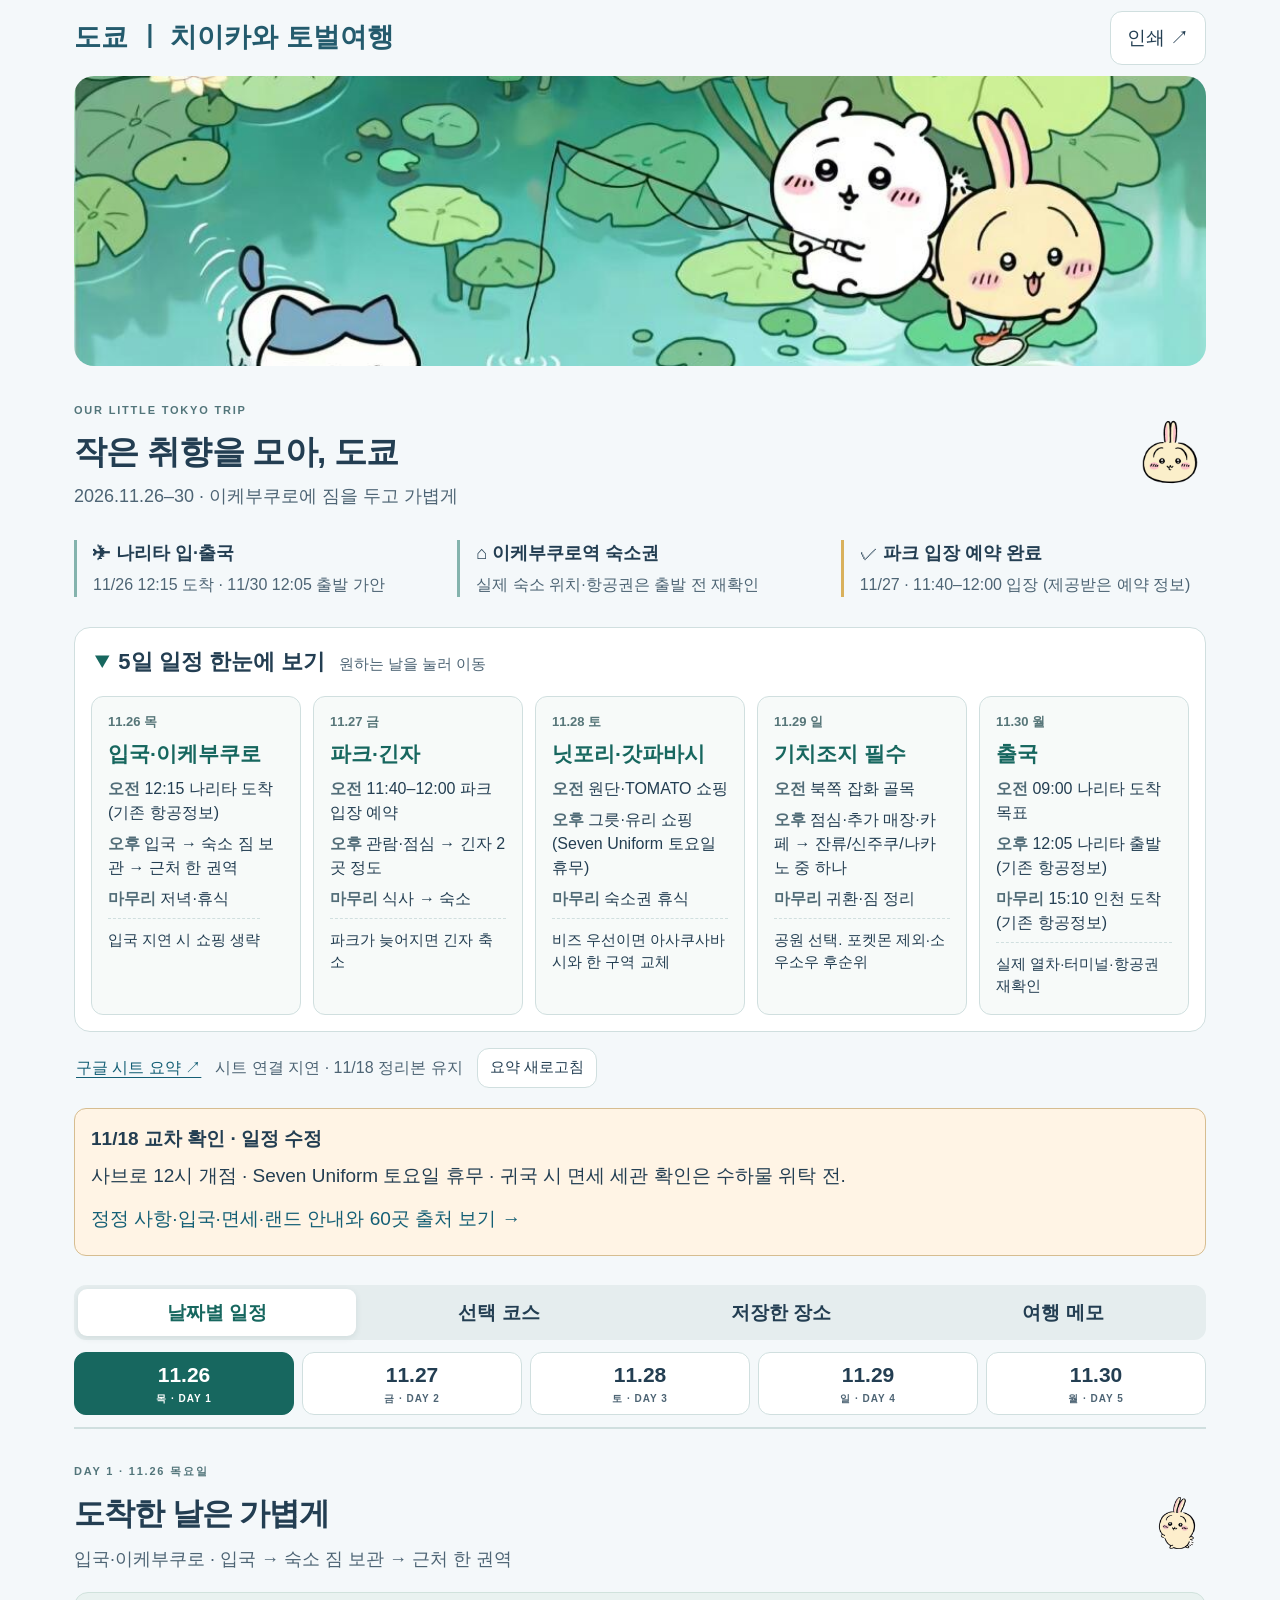
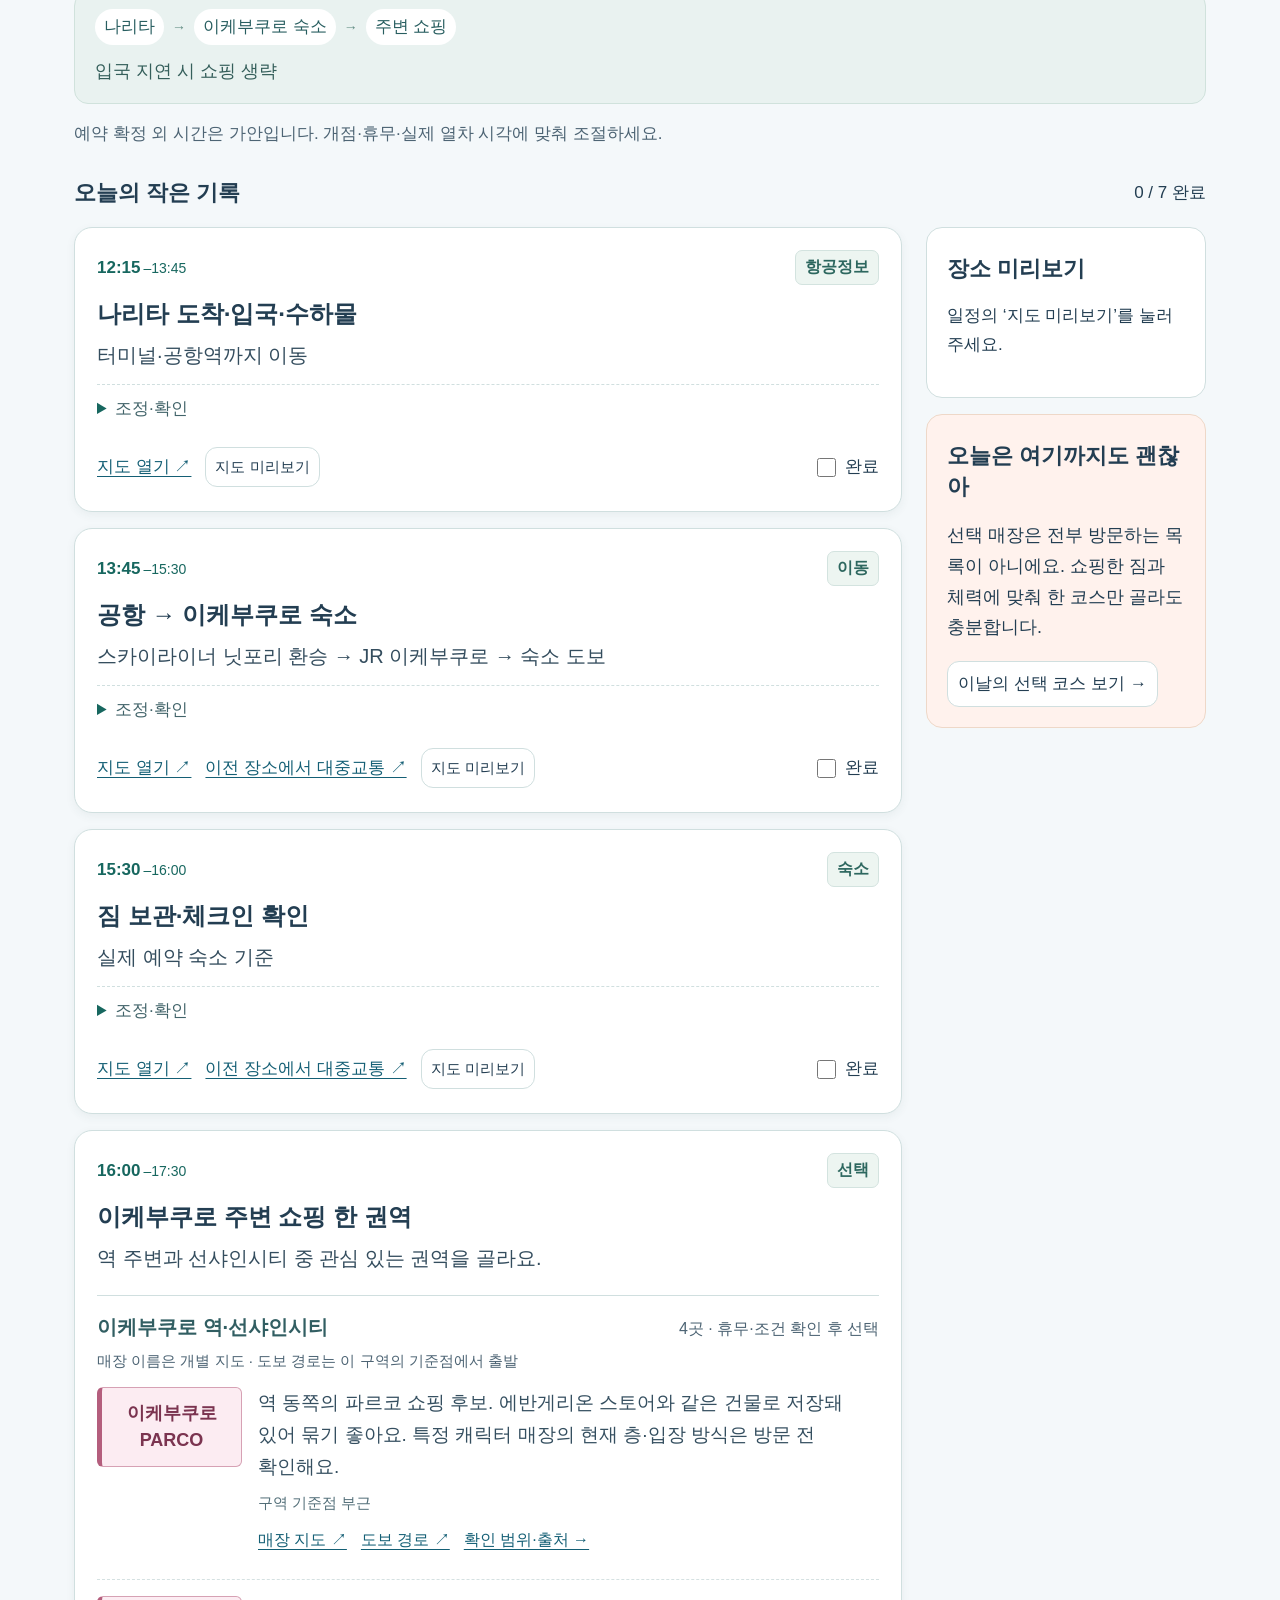
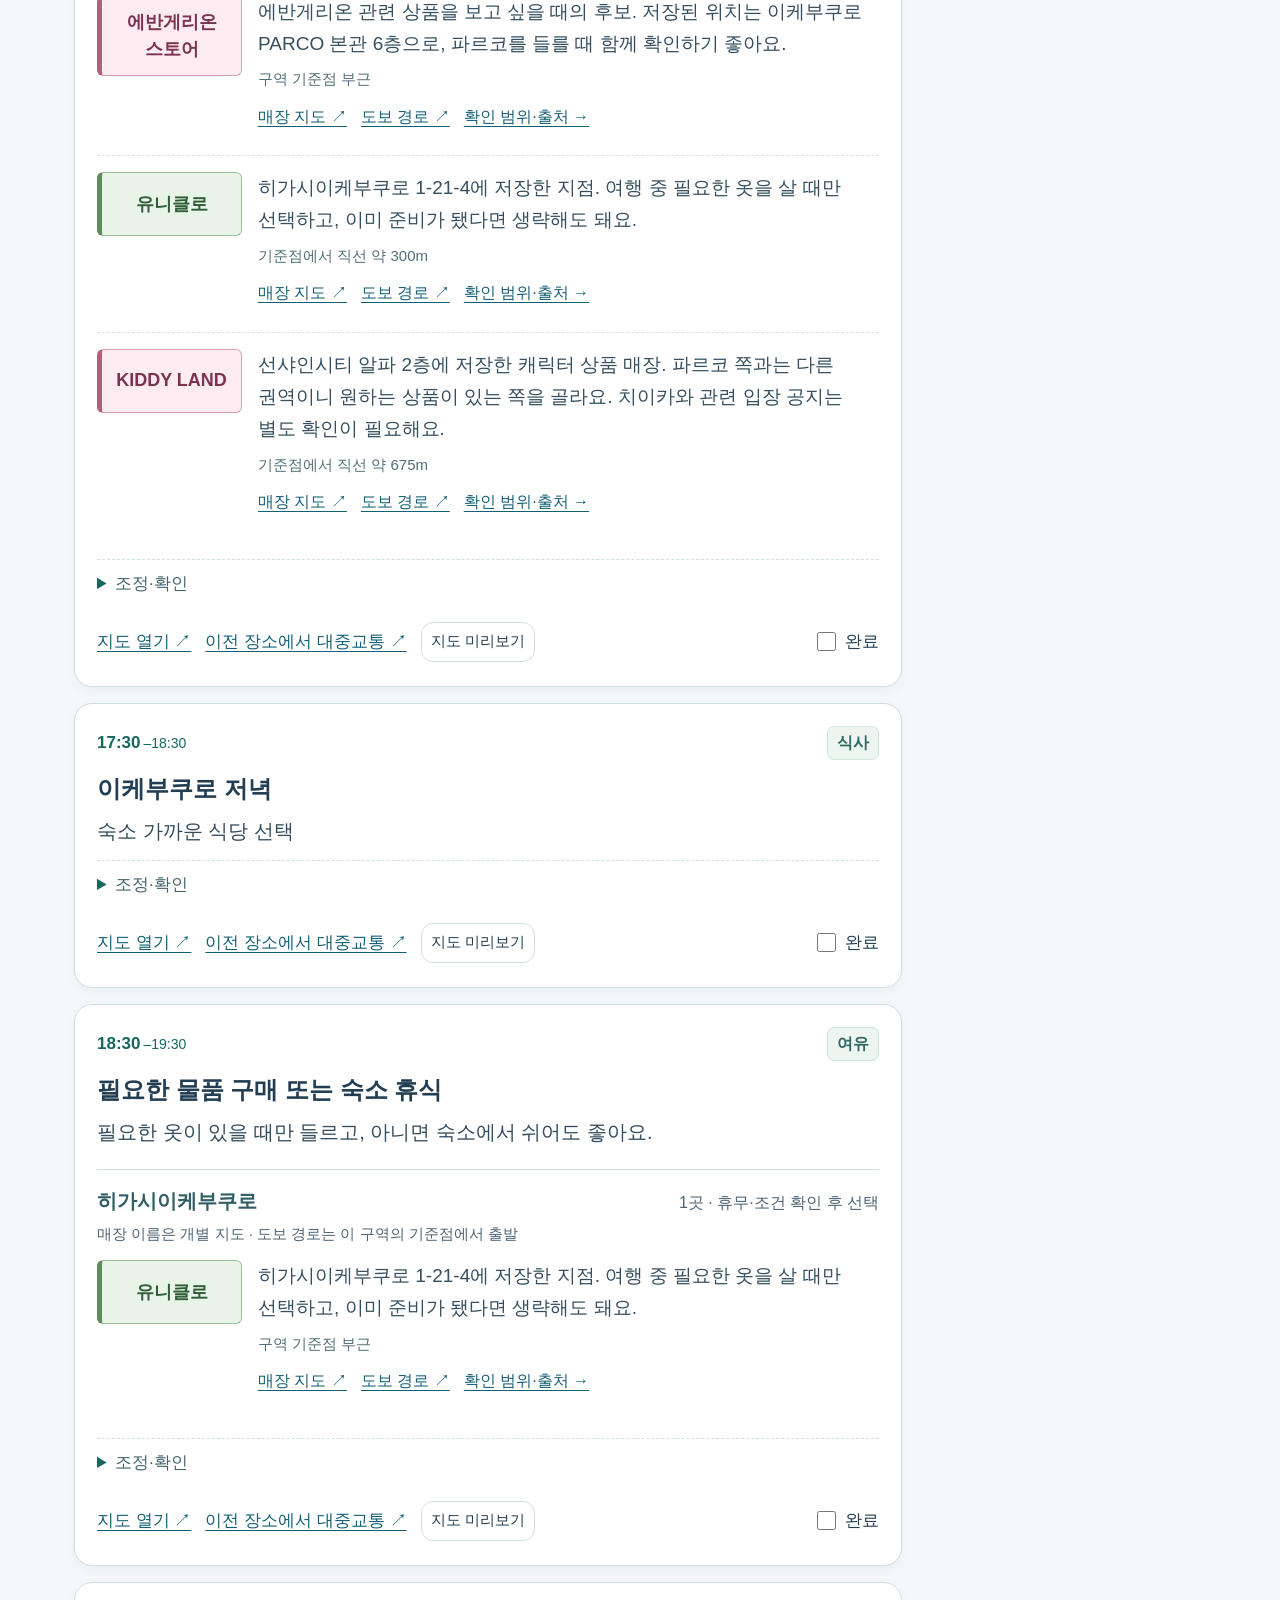
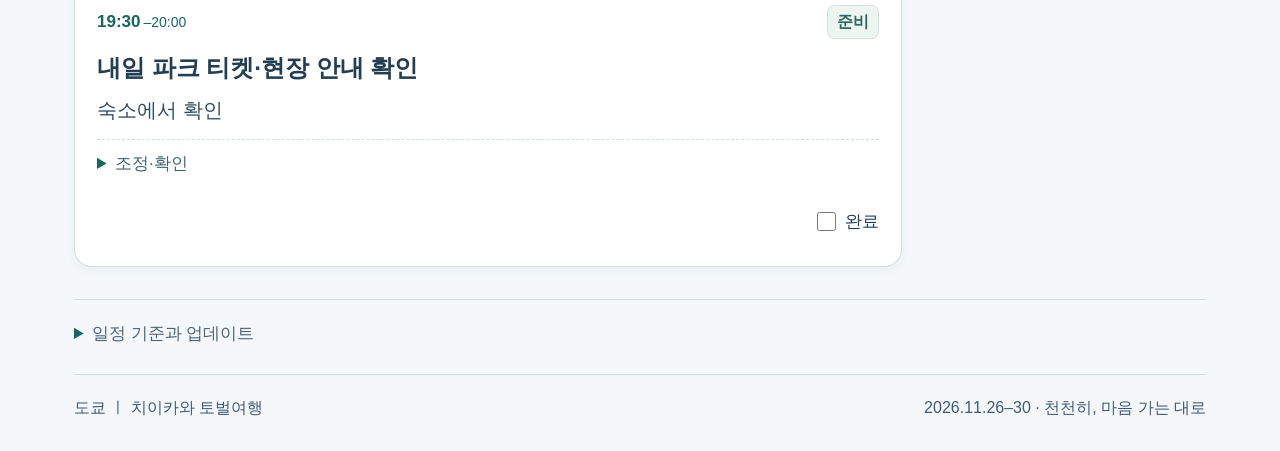
==== commit fb213a6d: "Correct trip facts using official sources and add scoped research records" ====
--- a/index.html
+++ b/index.html
@@ -4,8 +4,8 @@
 <meta charset="utf-8"><meta name="viewport" content="width=device-width,initial-scale=1"><meta name="theme-color" content="#f2f8ff">
 <meta name="description" content="11월 26–30일 도쿄 여행. 구글 시트 요약을 바탕으로 정리한 날짜별 일정, 선택 코스와 저장한 장소.">
 <title>도쿄 ㅣ 치이카와 토벌여행</title>
-<link rel="stylesheet" href="style.css?v=20261118"><link rel="stylesheet" href="mobile.css?v=20261118-venues-r2">
-<script defer src="trip-data.js?v=20261118-venues-r2"></script><script defer src="trip-core.js?v=20261118-venues-r2"></script><script defer src="app.js?v=20261118-venues-r2"></script>
+<link rel="stylesheet" href="style.css?v=20261118"><link rel="stylesheet" href="mobile.css?v=20261118-audit-r1">
+<script defer src="trip-data.js?v=20261118-audit-r1"></script><script defer src="trip-core.js?v=20261118-audit-r1"></script><script defer src="app.js?v=20261118-audit-r1"></script>
 </head>
 <body>
 <a class="skip-link" href="#content">일정 바로 보기</a>
@@ -13,9 +13,10 @@
 <main>
 <section class="hero hero-image" role="img" aria-label="연못에서 놀고 있는 치이카와 캐릭터 배너"></section>
 <section class="trip-intro" aria-label="여행 기본 정보"><div><span class="eyebrow">OUR LITTLE TOKYO TRIP</span><h1>작은 취향을 모아, 도쿄</h1><p>2026.11.26–30 · 이케부쿠로에 짐을 두고 가볍게</p></div><img src="asset/03usagi.webp" width="72" height="78" alt="" aria-hidden="true"></section>
-<div class="tripfacts"><div>✈ <strong>나리타 입·출국</strong><span>11/26 12:15 도착 · 11/30 12:05 출발 가안</span></div><div>⌂ <strong>이케부쿠로역 숙소권</strong><span>실제 숙소 위치·항공권은 출발 전 재확인</span></div><div>✓ <strong>파크 입장 예약 완료</strong><span>11/27 · 11:40–12:00 입장</span></div></div>
+<div class="tripfacts"><div>✈ <strong>나리타 입·출국</strong><span>11/26 12:15 도착 · 11/30 12:05 출발 가안</span></div><div>⌂ <strong>이케부쿠로역 숙소권</strong><span>실제 숙소 위치·항공권은 출발 전 재확인</span></div><div>✓ <strong>파크 입장 예약 완료</strong><span>11/27 · 11:40–12:00 입장 (제공받은 예약 정보)</span></div></div>
 <details class="overview" id="overview"><summary><span>5일 일정 한눈에 보기</span><small>원하는 날을 눌러 이동</small></summary><div id="overview-cards" class="overview-grid"></div></details>
 <div class="source-line"><a id="sheet-link" target="_blank" rel="noopener">구글 시트 요약 ↗</a><span id="sync-status" role="status" aria-live="polite">11/18 정리본</span><button id="refresh-summary" type="button">요약 새로고침</button></div>
+<section class="audit-banner" aria-label="공식 정보 확인"><strong>11/18 교차 확인 · 일정 수정</strong><p>사브로 12시 개점 · Seven Uniform 토요일 휴무 · 귀국 시 면세 세관 확인은 수하물 위탁 전.</p><a href="audit.html">정정 사항·입국·면세·랜드 안내와 60곳 출처 보기 →</a></section>
 <div class="sticky-controls"><div class="view-tabs" role="tablist" aria-label="여행 정보">
 <button id="tab-schedule" role="tab" aria-controls="schedule-view" aria-selected="true" data-view="schedule">날짜별 일정</button><button id="tab-options" role="tab" aria-controls="options-view" aria-selected="false" tabindex="-1" data-view="options">선택 코스</button><button id="tab-places" role="tab" aria-controls="places-view" aria-selected="false" tabindex="-1" data-view="places">저장한 장소</button><button id="tab-notes" role="tab" aria-controls="notes-view" aria-selected="false" tabindex="-1" data-view="notes">여행 메모</button>
 </div><nav id="days" aria-label="여행 날짜"></nav></div>
@@ -23,13 +24,14 @@
 <section id="schedule-view" role="tabpanel" aria-labelledby="tab-schedule">
 <div class="dayhead"><div><span class="eyebrow" id="daynum"></span><h2 id="daytitle"></h2><p id="daydesc"></p></div><div class="day-decoration"><img src="asset/ec3d5229a19aa61e0489586e3c1a6947_thumb_w400.webp" width="58" height="70" alt="" aria-hidden="true"></div></div>
 <div class="day-summary"><div id="route" aria-label="오늘의 동선"></div><p id="day-adjust"></p></div><p class="planning-note">예약 확정 외 시간은 가안입니다. 개점·휴무·실제 열차 시각에 맞춰 조절하세요.</p>
+<p id="day-fact" class="day-fact" hidden></p>
 <div class="section-label timeline-label"><h3>오늘의 작은 기록</h3><span id="progress"></span></div>
 <div class="layout"><div id="timeline"></div><aside><section class="panel map-panel"><h3>장소 미리보기</h3><p id="mapname">일정의 ‘지도 미리보기’를 눌러주세요.</p><iframe id="map" title="선택한 장소 구글지도" loading="lazy" referrerpolicy="no-referrer-when-downgrade" hidden></iframe><a id="maplink" target="_blank" rel="noopener" hidden>Google 지도에서 열기 ↗</a></section><section class="panel peach"><h3>오늘은 여기까지도 괜찮아</h3><p>선택 매장은 전부 방문하는 목록이 아니에요. 쇼핑한 짐과 체력에 맞춰 한 코스만 골라도 충분합니다.</p><button id="show-options" type="button">이날의 선택 코스 보기 →</button></section></aside></div>
 </section>
 <section id="options-view" role="tabpanel" aria-labelledby="tab-options" hidden><div class="section-heading"><div><span class="eyebrow">A LITTLE DETOUR</span><h2 id="options-title">시간이 남으면</h2></div><button id="all-options" type="button" aria-pressed="false">전체 선택지 보기</button></div><p class="planning-note">기본 일정에 더하기보다, 한 구간과 교체해요. 기치조지는 유지하고 공원은 선택. 신주쿠와 나카노는 한 곳만.</p><div id="option-cards" class="option-grid"></div></section>
 <section id="places-view" role="tabpanel" aria-labelledby="tab-places" hidden><span class="eyebrow">SAVED IN TOKYO</span><h2>지도에 모아둔 작은 취향</h2><p class="planning-note">55곳을 지역별로 정리했어요. 방문을 제외한 곳과 후순위는 기본 목록에서 접어두었습니다.</p><div class="place-filters"><label>장소 찾기<input id="place-search" type="search" placeholder="이름 · 지역 · 주소 검색"></label><label>지역<select id="place-area"><option value="">모든 지역</option></select></label></div><label class="toggle-label"><input id="include-excluded" type="checkbox"> 제외·후순위 장소도 표시</label><p id="place-count" role="status" aria-live="polite"></p><div id="place-cards" class="place-grid"></div></section>
-<section id="notes-view" role="tabpanel" aria-labelledby="tab-notes" hidden><span class="eyebrow">TRAVEL NOTES</span><h2 id="memo-title">나만의 일정 메모</h2><p class="planning-note">메모·완료 체크·추가 장소는 이 브라우저에 저장돼요.</p><div class="notes-grid"><div><section class="panel"><h3 class="decorated-heading">오늘 기억할 것<img src="asset/f3d23003e894747dc3ea7fff06bff3d7.webp" width="55" height="60" alt="" aria-hidden="true"></h3><label class="sr-only" for="memo">날짜별 메모</label><textarea id="memo" placeholder="먹고 싶은 것, 꼭 사고 싶은 것…"></textarea><small id="saved" role="status">이 브라우저에 저장</small></section><section class="panel"><h3>내 장소 추가하기</h3><form id="shopform"><label>장소 이름<input id="shopname" required maxlength="120" placeholder="선택한 날짜에 추가할 장소"></label><label>지도 링크 (선택)<input id="shopurl" type="url" placeholder="https://…"></label><button type="submit">이날에 추가 +</button><span id="shop-error" role="status"></span></form><div id="shops"></div></section></div><div><section class="panel"><h3>잊지 말고 챙겨요</h3><div id="checklist"></div></section><section class="panel peach"><h3>예약과 확인할 것</h3><ul><li><strong>치이카와 파크</strong>는 11/27 11:40–12:00 입장만 예약 완료.</li><li><strong>치이카와 랜드</strong>는 별도 상품 매장입니다. 파크 예약으로 입장이 보장되지 않으며, 지점·날짜별 공식 입장 공지를 확인해야 해요.</li><li>11/30 나리타 공항 09:00 도착 목표. 터미널·열차·체크인 마감 재확인.</li><li>면세·입국·귀국 규정과 랜드의 최신 예약 안내는 아직 공식 검증 전입니다.</li></ul></section></div></div></section>
+<section id="notes-view" role="tabpanel" aria-labelledby="tab-notes" hidden><span class="eyebrow">TRAVEL NOTES</span><h2 id="memo-title">나만의 일정 메모</h2><p class="planning-note">메모·완료 체크·추가 장소는 이 브라우저에 저장돼요.</p><div class="notes-grid"><div><section class="panel"><h3 class="decorated-heading">오늘 기억할 것<img src="asset/f3d23003e894747dc3ea7fff06bff3d7.webp" width="55" height="60" alt="" aria-hidden="true"></h3><label class="sr-only" for="memo">날짜별 메모</label><textarea id="memo" placeholder="먹고 싶은 것, 꼭 사고 싶은 것…"></textarea><small id="saved" role="status">이 브라우저에 저장</small></section><section class="panel"><h3>내 장소 추가하기</h3><form id="shopform"><label>장소 이름<input id="shopname" required maxlength="120" placeholder="선택한 날짜에 추가할 장소"></label><label>지도 링크 (선택)<input id="shopurl" type="url" placeholder="https://…"></label><button type="submit">이날에 추가 +</button><span id="shop-error" role="status"></span></form><div id="shops"></div></section></div><div><section class="panel"><h3>잊지 말고 챙겨요</h3><div id="checklist"></div></section><section class="panel peach"><h3>예약과 확인할 것</h3><ul><li><strong>치이카와 파크</strong>는 11/27 11:40–12:00 입장만 예약 완료.</li><li><strong>치이카와 랜드</strong>는 별도 상품 매장입니다. 파크 예약으로 입장이 보장되지 않으며, 지점·날짜별 공식 입장 공지를 확인해야 해요.</li><li>11/30 나리타 공항 09:00 도착 목표. 터미널·열차·체크인 마감 재확인.</li><li>일본 면세 환급은 <strong>수하물 위탁 전 세관 확인</strong>이 먼저입니다. <a href="audit.html#tax-refund">공식 절차·랜드 입장 안내 보기 →</a></li></ul></section></div></div></section>
 </div>
-<details class="source-details"><summary>일정 기준과 업데이트</summary><p>구글 시트의 ‘모바일 00 전체’ 요약을 기준으로, 함께 준비한 상세 시간표와 선택 코스를 2026.11.18에 반영했습니다. 요약은 시트에서 새로 확인하며 상세 시간표·55개 장소는 정리본입니다. 매장 영업일·전시·마켓 개최·추가 예약 여부는 미확인입니다.</p></details><p id="save-status" role="status" aria-live="polite"></p>
+<details class="source-details"><summary>일정 기준과 업데이트</summary><p>구글 시트의 ‘모바일 00 전체’ 요약을 기준으로, 함께 준비한 상세 시간표와 선택 코스를 2026.11.18에 반영했습니다. 요약은 시트에서 새로 확인하며 상세 시간표·55개 장소는 정리본입니다. 매장·공공기관 공식 안내와 지도는 2026.11.18 교차 점검했습니다. 확인 범위와 미확인 항목은 <a href="audit.html">정보 확인 기록</a>에서 볼 수 있습니다. 시트 요약이 갱신되어도 휴무·면세 정정 알림은 유지됩니다.</p></details><p id="save-status" role="status" aria-live="polite"></p>
 <footer>도쿄 ㅣ 치이카와 토벌여행 <span>2026.11.26–30 · 천천히, 마음 가는 대로</span></footer>
 </main></body></html>
--- a/mobile.css
+++ b/mobile.css
@@ -18,3 +18,6 @@
 @media print{.candidate-row{break-inside:avoid}.candidate-name{print-color-adjust:exact;-webkit-print-color-adjust:exact}.candidate-links{display:none}}
 /* Short Latin names stay readable inside the colored frame. */
 .candidate-name{font-size:18px}@media(max-width:560px){.candidate-name{font-size:16px}}
+
+/* Research corrections remain visible when the sheet overview refreshes. */
+.audit-banner,.day-fact{padding:14px 16px;background:#fff4e5;border:1px solid #d6bd90;border-radius:12px;line-height:1.65;word-break:keep-all;overflow-wrap:anywhere}.audit-banner{margin:4px 0 20px}.audit-banner p{margin:6px 0}.audit-banner a{display:inline-block;padding:6px 0}.day-fact{margin:12px 0 20px;color:#674619}.visit-warning{display:block;margin-bottom:8px;color:#943b34;font-size:16px;line-height:1.6}.place-coordinates{display:block;color:#526e78;font-size:15px;overflow-wrap:anywhere}.place-verification{margin:12px 0}.place-verification summary{line-height:1.6}.place-verification a{display:inline-flex;align-items:center;min-height:44px}.audit-page{padding-top:28px;max-width:1050px}.audit-page h1{font-size:36px;line-height:1.4}.audit-page h2{font-size:29px;line-height:1.5}.audit-page h3{font-size:24px;line-height:1.5}.audit-page p,.audit-page li{line-height:1.8;word-break:keep-all;overflow-wrap:anywhere}.audit-page li{margin:10px 0}.audit-page ul,.audit-page ol{padding-left:24px}.audit-page a{overflow-wrap:anywhere}.audit-counts,.audit-nav{position:static;display:flex;flex-wrap:wrap;gap:8px 12px;margin:16px 0}.audit-counts span{background:#edf3f2;padding:6px 12px;border-radius:6px}.audit-nav a{display:inline-flex;align-items:center;min-height:44px;padding:6px 10px;border:1px solid var(--line);border-radius:6px}.audit-topic{margin:24px 0;scroll-margin-top:20px}.audit-remaining{color:#65573f;background:#fff8ed;padding:10px 12px;border-radius:6px}.audit-sources{font-size:16px;line-height:2!important}.audit-sources a{display:inline;overflow-wrap:anywhere}.audit-places{display:grid;grid-template-columns:repeat(2,minmax(0,1fr));gap:16px}.audit-place{margin:0;scroll-margin-top:20px;min-width:0}.audit-level{display:inline-block;font-size:16px;background:#edf3f2;padding:4px 8px;border-radius:5px}.audit-lead{max-width:72ch}@media(max-width:560px){.audit-page h1{font-size:29px}.audit-page h2{font-size:25px}.audit-page h3{font-size:23px}.audit-page .panel{padding:18px 14px}.audit-places{grid-template-columns:minmax(0,1fr)}.audit-banner,.day-fact{font-size:17px}.audit-sources{font-size:16px}.audit-counts{font-size:16px}}
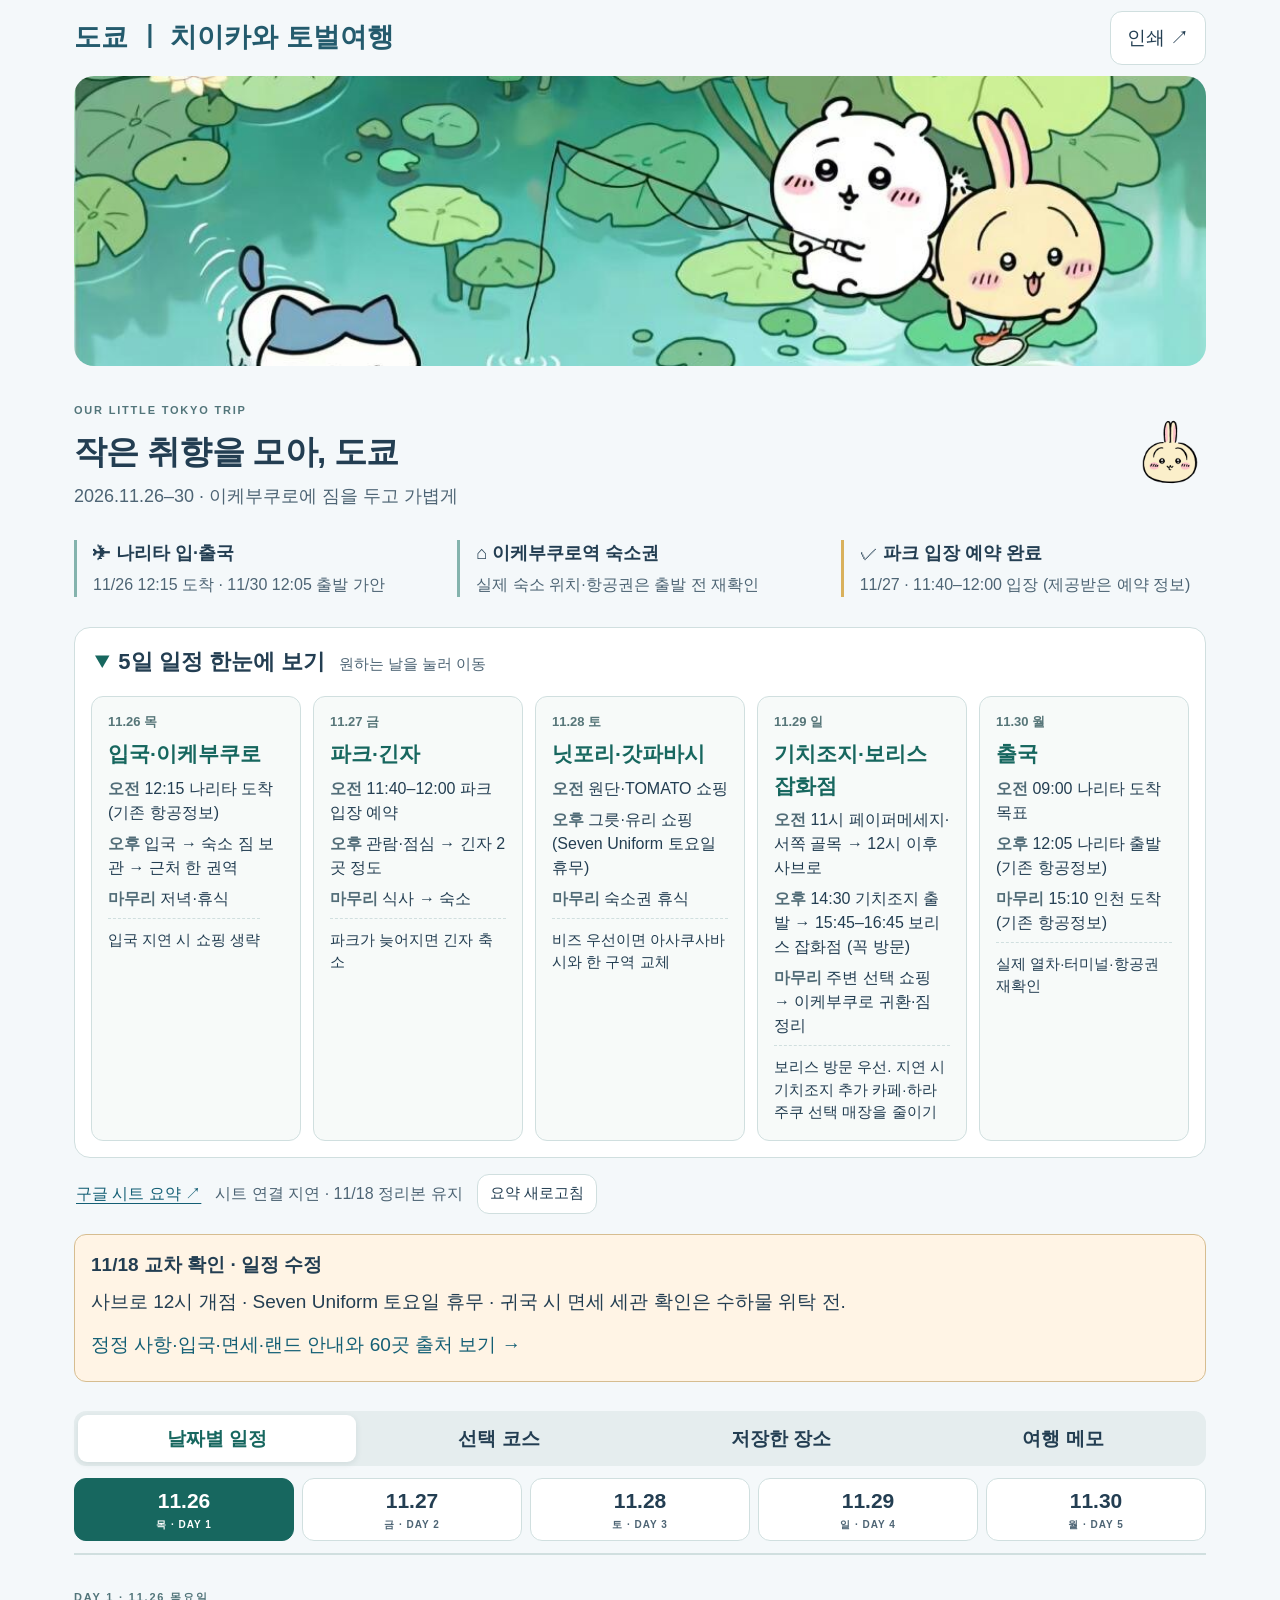
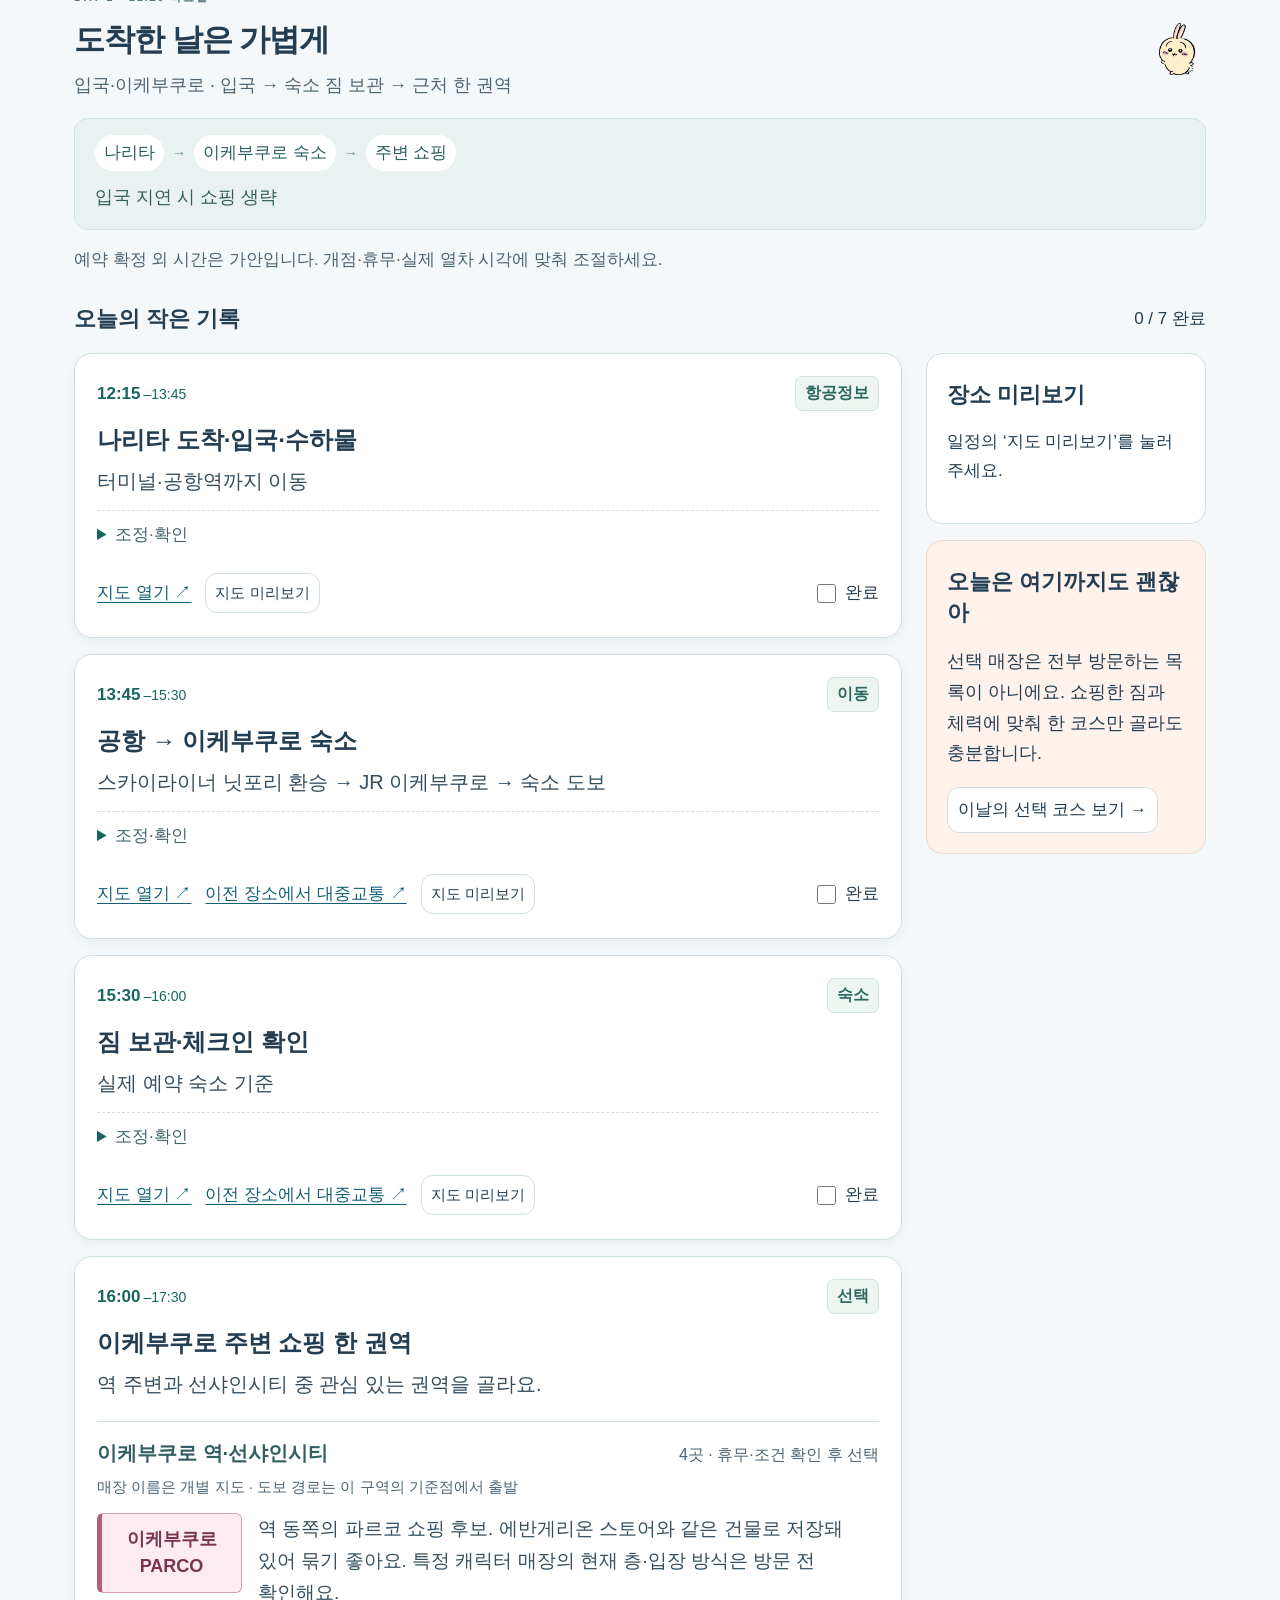
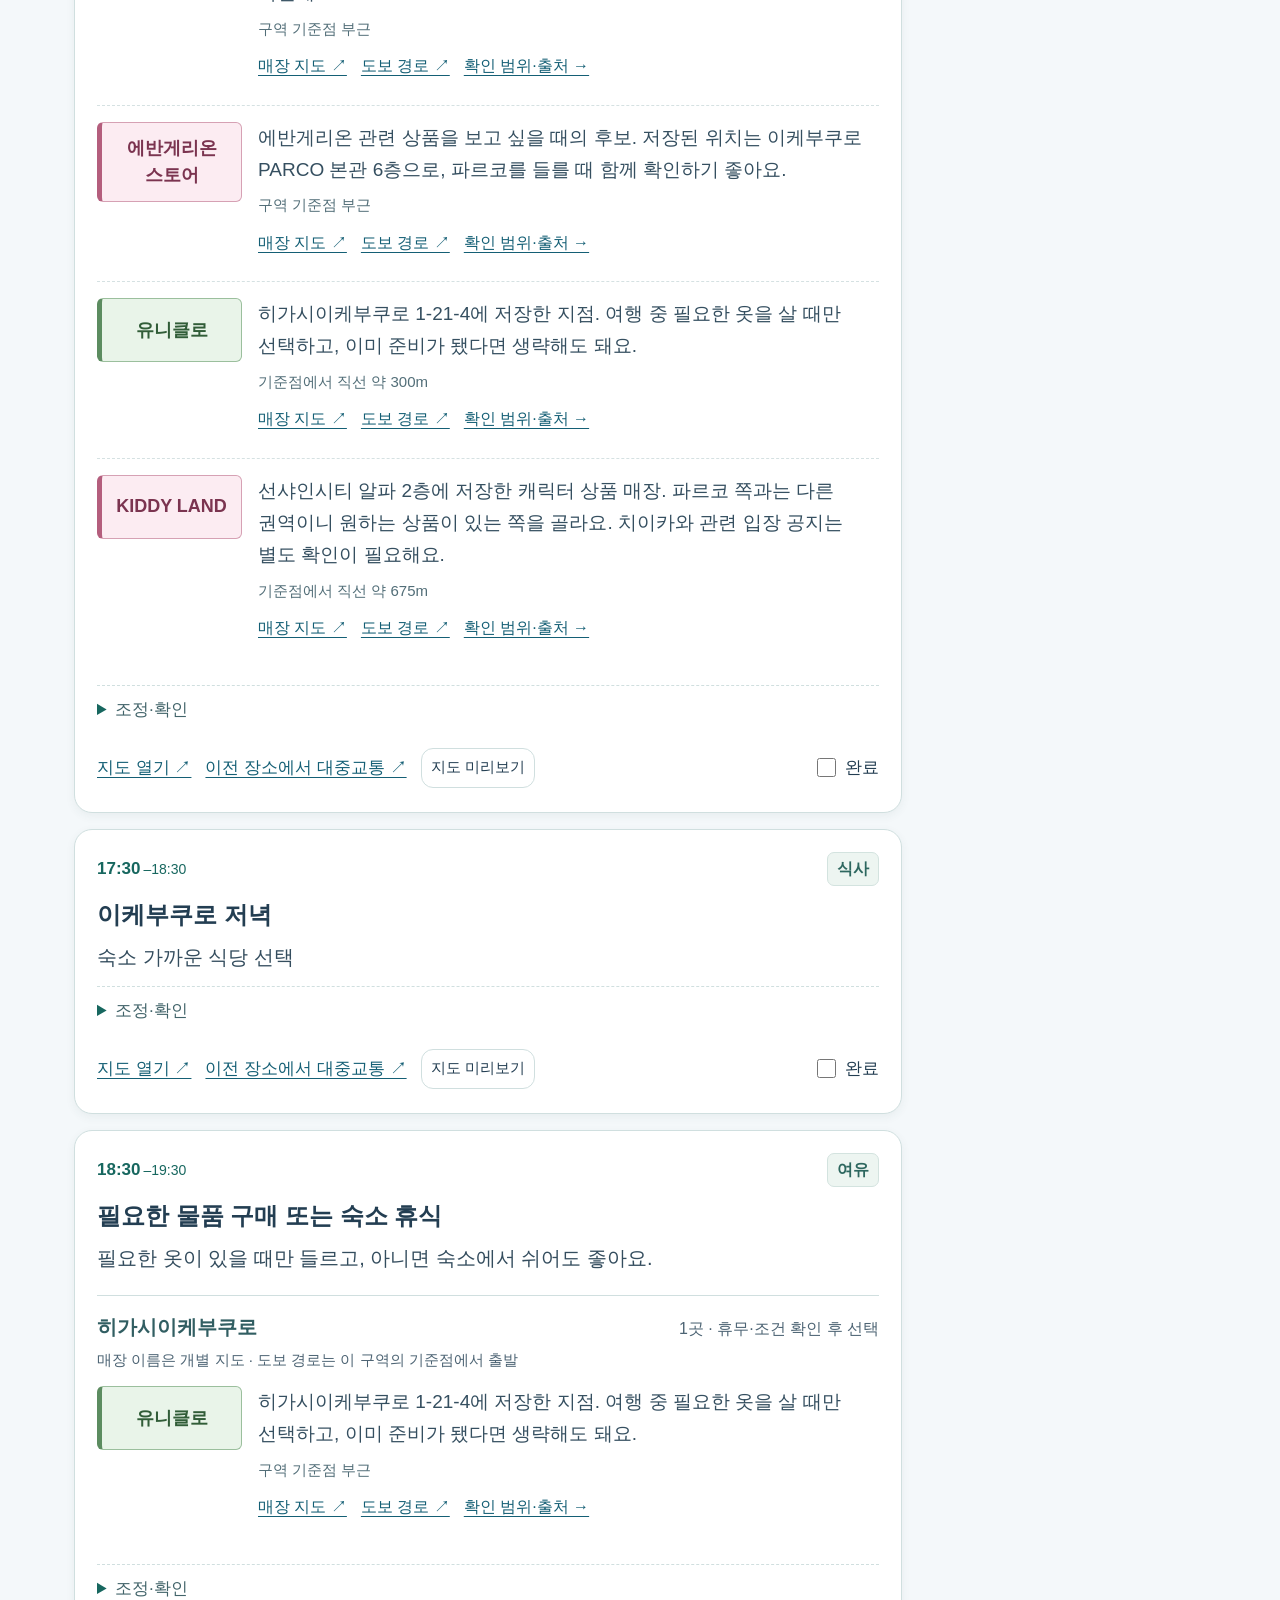
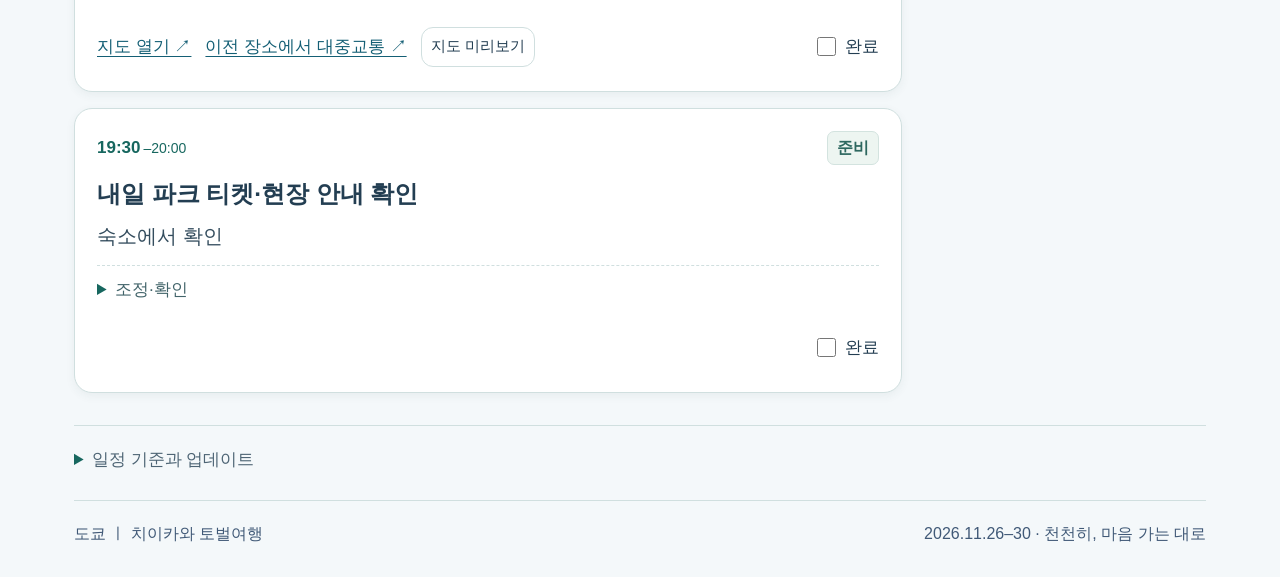
==== commit c17e4809: "Schedule Boris Zakkaten as a required Sunday visit" ====
--- a/index.html
+++ b/index.html
@@ -4,8 +4,8 @@
 <meta charset="utf-8"><meta name="viewport" content="width=device-width,initial-scale=1"><meta name="theme-color" content="#f2f8ff">
 <meta name="description" content="11월 26–30일 도쿄 여행. 구글 시트 요약을 바탕으로 정리한 날짜별 일정, 선택 코스와 저장한 장소.">
 <title>도쿄 ㅣ 치이카와 토벌여행</title>
-<link rel="stylesheet" href="style.css?v=20261118"><link rel="stylesheet" href="mobile.css?v=20261118-audit-r1">
-<script defer src="trip-data.js?v=20261118-audit-r1"></script><script defer src="trip-core.js?v=20261118-audit-r1"></script><script defer src="app.js?v=20261118-audit-r1"></script>
+<link rel="stylesheet" href="style.css?v=20261118"><link rel="stylesheet" href="mobile.css?v=20261118-boris-r1">
+<script defer src="trip-data.js?v=20261118-boris-r1"></script><script defer src="trip-core.js?v=20261118-boris-r1"></script><script defer src="app.js?v=20261118-boris-r1"></script>
 </head>
 <body>
 <a class="skip-link" href="#content">일정 바로 보기</a>
@@ -28,10 +28,10 @@
 <div class="section-label timeline-label"><h3>오늘의 작은 기록</h3><span id="progress"></span></div>
 <div class="layout"><div id="timeline"></div><aside><section class="panel map-panel"><h3>장소 미리보기</h3><p id="mapname">일정의 ‘지도 미리보기’를 눌러주세요.</p><iframe id="map" title="선택한 장소 구글지도" loading="lazy" referrerpolicy="no-referrer-when-downgrade" hidden></iframe><a id="maplink" target="_blank" rel="noopener" hidden>Google 지도에서 열기 ↗</a></section><section class="panel peach"><h3>오늘은 여기까지도 괜찮아</h3><p>선택 매장은 전부 방문하는 목록이 아니에요. 쇼핑한 짐과 체력에 맞춰 한 코스만 골라도 충분합니다.</p><button id="show-options" type="button">이날의 선택 코스 보기 →</button></section></aside></div>
 </section>
-<section id="options-view" role="tabpanel" aria-labelledby="tab-options" hidden><div class="section-heading"><div><span class="eyebrow">A LITTLE DETOUR</span><h2 id="options-title">시간이 남으면</h2></div><button id="all-options" type="button" aria-pressed="false">전체 선택지 보기</button></div><p class="planning-note">기본 일정에 더하기보다, 한 구간과 교체해요. 기치조지는 유지하고 공원은 선택. 신주쿠와 나카노는 한 곳만.</p><div id="option-cards" class="option-grid"></div></section>
+<section id="options-view" role="tabpanel" aria-labelledby="tab-options" hidden><div class="section-heading"><div><span class="eyebrow">A LITTLE DETOUR</span><h2 id="options-title">시간이 남으면</h2></div><button id="all-options" type="button" aria-pressed="false">전체 선택지 보기</button></div><p class="planning-note">기본 일정에 더하기보다, 한 구간과 교체해요. 기치조지·보리스 잡화점은 꼭 방문. 공원은 선택이며 신주쿠·나카노는 현재 기본안에 추가하지 않아요.</p><div id="option-cards" class="option-grid"></div></section>
 <section id="places-view" role="tabpanel" aria-labelledby="tab-places" hidden><span class="eyebrow">SAVED IN TOKYO</span><h2>지도에 모아둔 작은 취향</h2><p class="planning-note">55곳을 지역별로 정리했어요. 방문을 제외한 곳과 후순위는 기본 목록에서 접어두었습니다.</p><div class="place-filters"><label>장소 찾기<input id="place-search" type="search" placeholder="이름 · 지역 · 주소 검색"></label><label>지역<select id="place-area"><option value="">모든 지역</option></select></label></div><label class="toggle-label"><input id="include-excluded" type="checkbox"> 제외·후순위 장소도 표시</label><p id="place-count" role="status" aria-live="polite"></p><div id="place-cards" class="place-grid"></div></section>
-<section id="notes-view" role="tabpanel" aria-labelledby="tab-notes" hidden><span class="eyebrow">TRAVEL NOTES</span><h2 id="memo-title">나만의 일정 메모</h2><p class="planning-note">메모·완료 체크·추가 장소는 이 브라우저에 저장돼요.</p><div class="notes-grid"><div><section class="panel"><h3 class="decorated-heading">오늘 기억할 것<img src="asset/f3d23003e894747dc3ea7fff06bff3d7.webp" width="55" height="60" alt="" aria-hidden="true"></h3><label class="sr-only" for="memo">날짜별 메모</label><textarea id="memo" placeholder="먹고 싶은 것, 꼭 사고 싶은 것…"></textarea><small id="saved" role="status">이 브라우저에 저장</small></section><section class="panel"><h3>내 장소 추가하기</h3><form id="shopform"><label>장소 이름<input id="shopname" required maxlength="120" placeholder="선택한 날짜에 추가할 장소"></label><label>지도 링크 (선택)<input id="shopurl" type="url" placeholder="https://…"></label><button type="submit">이날에 추가 +</button><span id="shop-error" role="status"></span></form><div id="shops"></div></section></div><div><section class="panel"><h3>잊지 말고 챙겨요</h3><div id="checklist"></div></section><section class="panel peach"><h3>예약과 확인할 것</h3><ul><li><strong>치이카와 파크</strong>는 11/27 11:40–12:00 입장만 예약 완료.</li><li><strong>치이카와 랜드</strong>는 별도 상품 매장입니다. 파크 예약으로 입장이 보장되지 않으며, 지점·날짜별 공식 입장 공지를 확인해야 해요.</li><li>11/30 나리타 공항 09:00 도착 목표. 터미널·열차·체크인 마감 재확인.</li><li>일본 면세 환급은 <strong>수하물 위탁 전 세관 확인</strong>이 먼저입니다. <a href="audit.html#tax-refund">공식 절차·랜드 입장 안내 보기 →</a></li></ul></section></div></div></section>
+<section id="notes-view" role="tabpanel" aria-labelledby="tab-notes" hidden><span class="eyebrow">TRAVEL NOTES</span><h2 id="memo-title">나만의 일정 메모</h2><p class="planning-note">메모·완료 체크·추가 장소는 이 브라우저에 저장돼요.</p><div class="notes-grid"><div><section class="panel"><h3 class="decorated-heading">오늘 기억할 것<img src="asset/f3d23003e894747dc3ea7fff06bff3d7.webp" width="55" height="60" alt="" aria-hidden="true"></h3><label class="sr-only" for="memo">날짜별 메모</label><textarea id="memo" placeholder="먹고 싶은 것, 꼭 사고 싶은 것…"></textarea><small id="saved" role="status">이 브라우저에 저장</small></section><section class="panel"><h3>내 장소 추가하기</h3><form id="shopform"><label>장소 이름<input id="shopname" required maxlength="120" placeholder="선택한 날짜에 추가할 장소"></label><label>지도 링크 (선택)<input id="shopurl" type="url" placeholder="https://…"></label><button type="submit">이날에 추가 +</button><span id="shop-error" role="status"></span></form><div id="shops"></div></section></div><div><section class="panel"><h3>잊지 말고 챙겨요</h3><div id="checklist"></div></section><section class="panel peach"><h3>예약과 확인할 것</h3><ul><li><strong>치이카와 파크</strong>는 11/27 11:40–12:00 입장만 예약 완료.</li><li><strong>치이카와 랜드</strong>는 별도 상품 매장입니다. 파크 예약으로 입장이 보장되지 않으며, 지점·날짜별 공식 입장 공지를 확인해야 해요.</li><li><strong>보리스 잡화점</strong>은 11/29 15:45–16:45 꼭 방문. 예약 시각이 아닌 방문 계획이며, 기치조지에서 14:30 출발합니다.</li><li>11/30 나리타 공항 09:00 도착 목표. 터미널·열차·체크인 마감 재확인.</li><li>일본 면세 환급은 <strong>수하물 위탁 전 세관 확인</strong>이 먼저입니다. <a href="audit.html#tax-refund">공식 절차·랜드 입장 안내 보기 →</a></li></ul></section></div></div></section>
 </div>
-<details class="source-details"><summary>일정 기준과 업데이트</summary><p>구글 시트의 ‘모바일 00 전체’ 요약을 기준으로, 함께 준비한 상세 시간표와 선택 코스를 2026.11.18에 반영했습니다. 요약은 시트에서 새로 확인하며 상세 시간표·55개 장소는 정리본입니다. 매장·공공기관 공식 안내와 지도는 2026.11.18 교차 점검했습니다. 확인 범위와 미확인 항목은 <a href="audit.html">정보 확인 기록</a>에서 볼 수 있습니다. 시트 요약이 갱신되어도 휴무·면세 정정 알림은 유지됩니다.</p></details><p id="save-status" role="status" aria-live="polite"></p>
+<details class="source-details"><summary>일정 기준과 업데이트</summary><p>구글 시트의 ‘모바일 00 전체’ 요약을 기준으로, 함께 준비한 상세 시간표와 선택 코스를 2026.11.18에 반영했습니다. 요약은 시트에서 새로 확인하며 상세 시간표·55개 장소는 정리본입니다. 매장·공공기관 공식 안내와 지도는 2026.11.18 교차 점검했습니다. 확인 범위와 미확인 항목은 <a href="audit.html">정보 확인 기록</a>에서 볼 수 있습니다. 11/29 기치조지·보리스 잡화점 요약은 이번 요청을 우선 반영하며, 시트 요약이 갱신되어도 이 방문 계획과 정정 알림은 유지됩니다.</p></details><p id="save-status" role="status" aria-live="polite"></p>
 <footer>도쿄 ㅣ 치이카와 토벌여행 <span>2026.11.26–30 · 천천히, 마음 가는 대로</span></footer>
 </main></body></html>
--- a/mobile.css
+++ b/mobile.css
@@ -21,3 +21,5 @@
 
 /* Research corrections remain visible when the sheet overview refreshes. */
 .audit-banner,.day-fact{padding:14px 16px;background:#fff4e5;border:1px solid #d6bd90;border-radius:12px;line-height:1.65;word-break:keep-all;overflow-wrap:anywhere}.audit-banner{margin:4px 0 20px}.audit-banner p{margin:6px 0}.audit-banner a{display:inline-block;padding:6px 0}.day-fact{margin:12px 0 20px;color:#674619}.visit-warning{display:block;margin-bottom:8px;color:#943b34;font-size:16px;line-height:1.6}.place-coordinates{display:block;color:#526e78;font-size:15px;overflow-wrap:anywhere}.place-verification{margin:12px 0}.place-verification summary{line-height:1.6}.place-verification a{display:inline-flex;align-items:center;min-height:44px}.audit-page{padding-top:28px;max-width:1050px}.audit-page h1{font-size:36px;line-height:1.4}.audit-page h2{font-size:29px;line-height:1.5}.audit-page h3{font-size:24px;line-height:1.5}.audit-page p,.audit-page li{line-height:1.8;word-break:keep-all;overflow-wrap:anywhere}.audit-page li{margin:10px 0}.audit-page ul,.audit-page ol{padding-left:24px}.audit-page a{overflow-wrap:anywhere}.audit-counts,.audit-nav{position:static;display:flex;flex-wrap:wrap;gap:8px 12px;margin:16px 0}.audit-counts span{background:#edf3f2;padding:6px 12px;border-radius:6px}.audit-nav a{display:inline-flex;align-items:center;min-height:44px;padding:6px 10px;border:1px solid var(--line);border-radius:6px}.audit-topic{margin:24px 0;scroll-margin-top:20px}.audit-remaining{color:#65573f;background:#fff8ed;padding:10px 12px;border-radius:6px}.audit-sources{font-size:16px;line-height:2!important}.audit-sources a{display:inline;overflow-wrap:anywhere}.audit-places{display:grid;grid-template-columns:repeat(2,minmax(0,1fr));gap:16px}.audit-place{margin:0;scroll-margin-top:20px;min-width:0}.audit-level{display:inline-block;font-size:16px;background:#edf3f2;padding:4px 8px;border-radius:5px}.audit-lead{max-width:72ch}@media(max-width:560px){.audit-page h1{font-size:29px}.audit-page h2{font-size:25px}.audit-page h3{font-size:23px}.audit-page .panel{padding:18px 14px}.audit-places{grid-template-columns:minmax(0,1fr)}.audit-banner,.day-fact{font-size:17px}.audit-sources{font-size:16px}.audit-counts{font-size:16px}}
+
+.required-stop{border:2px solid #6d9386;background:#f3faf6}.required-stop .tag{background:#e0eee6;color:#285444}
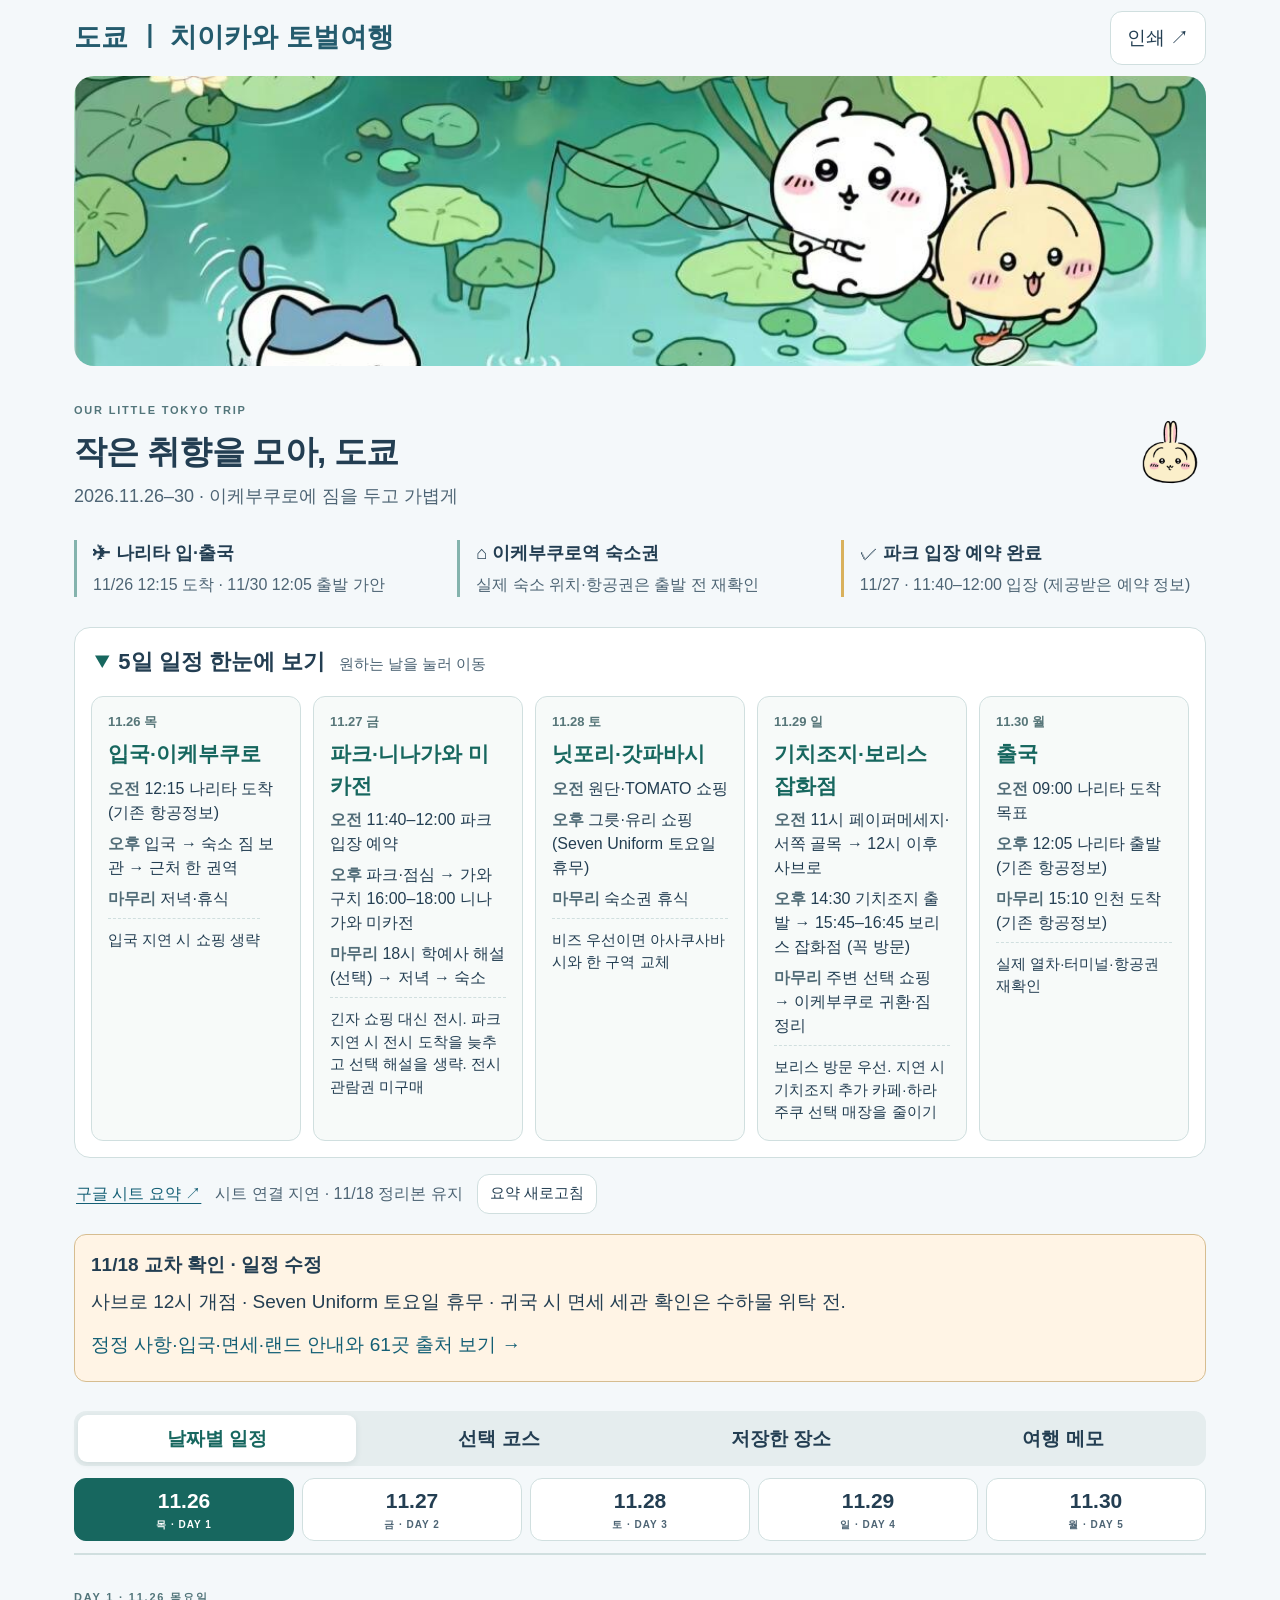
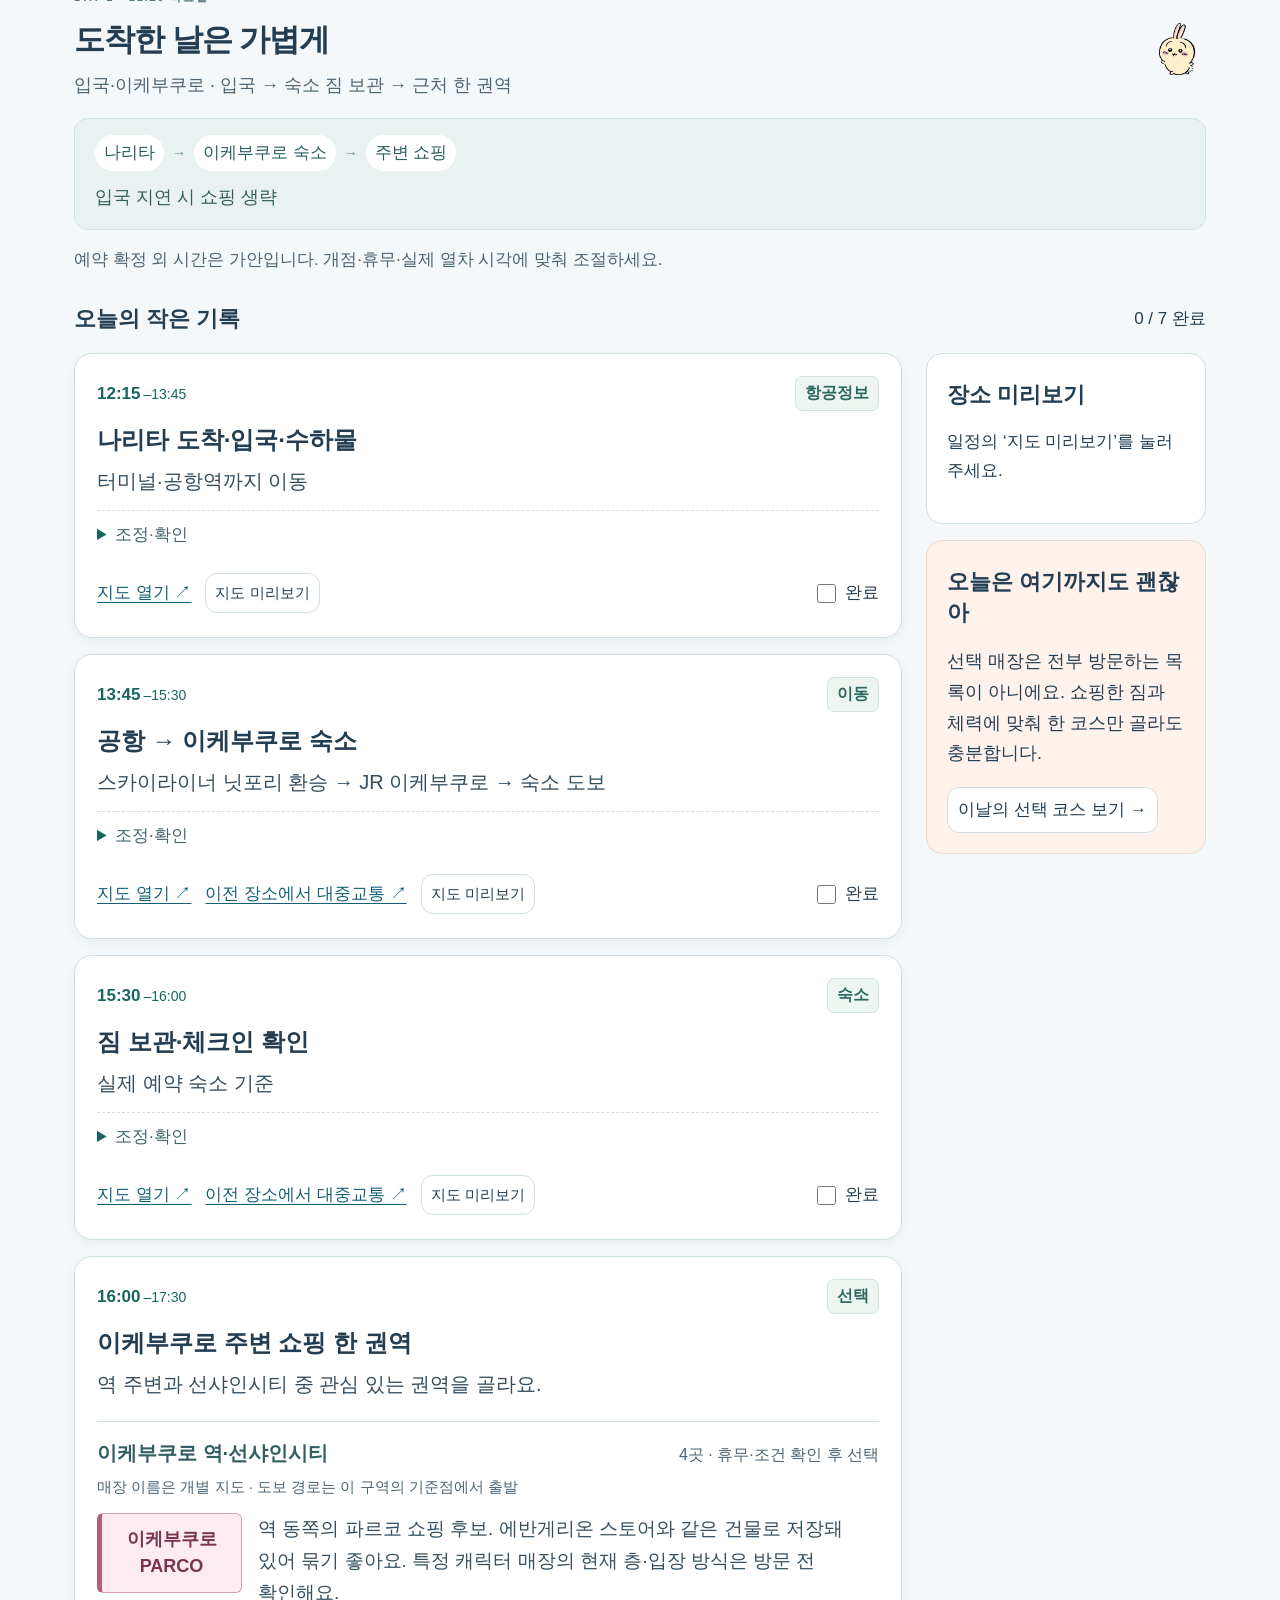
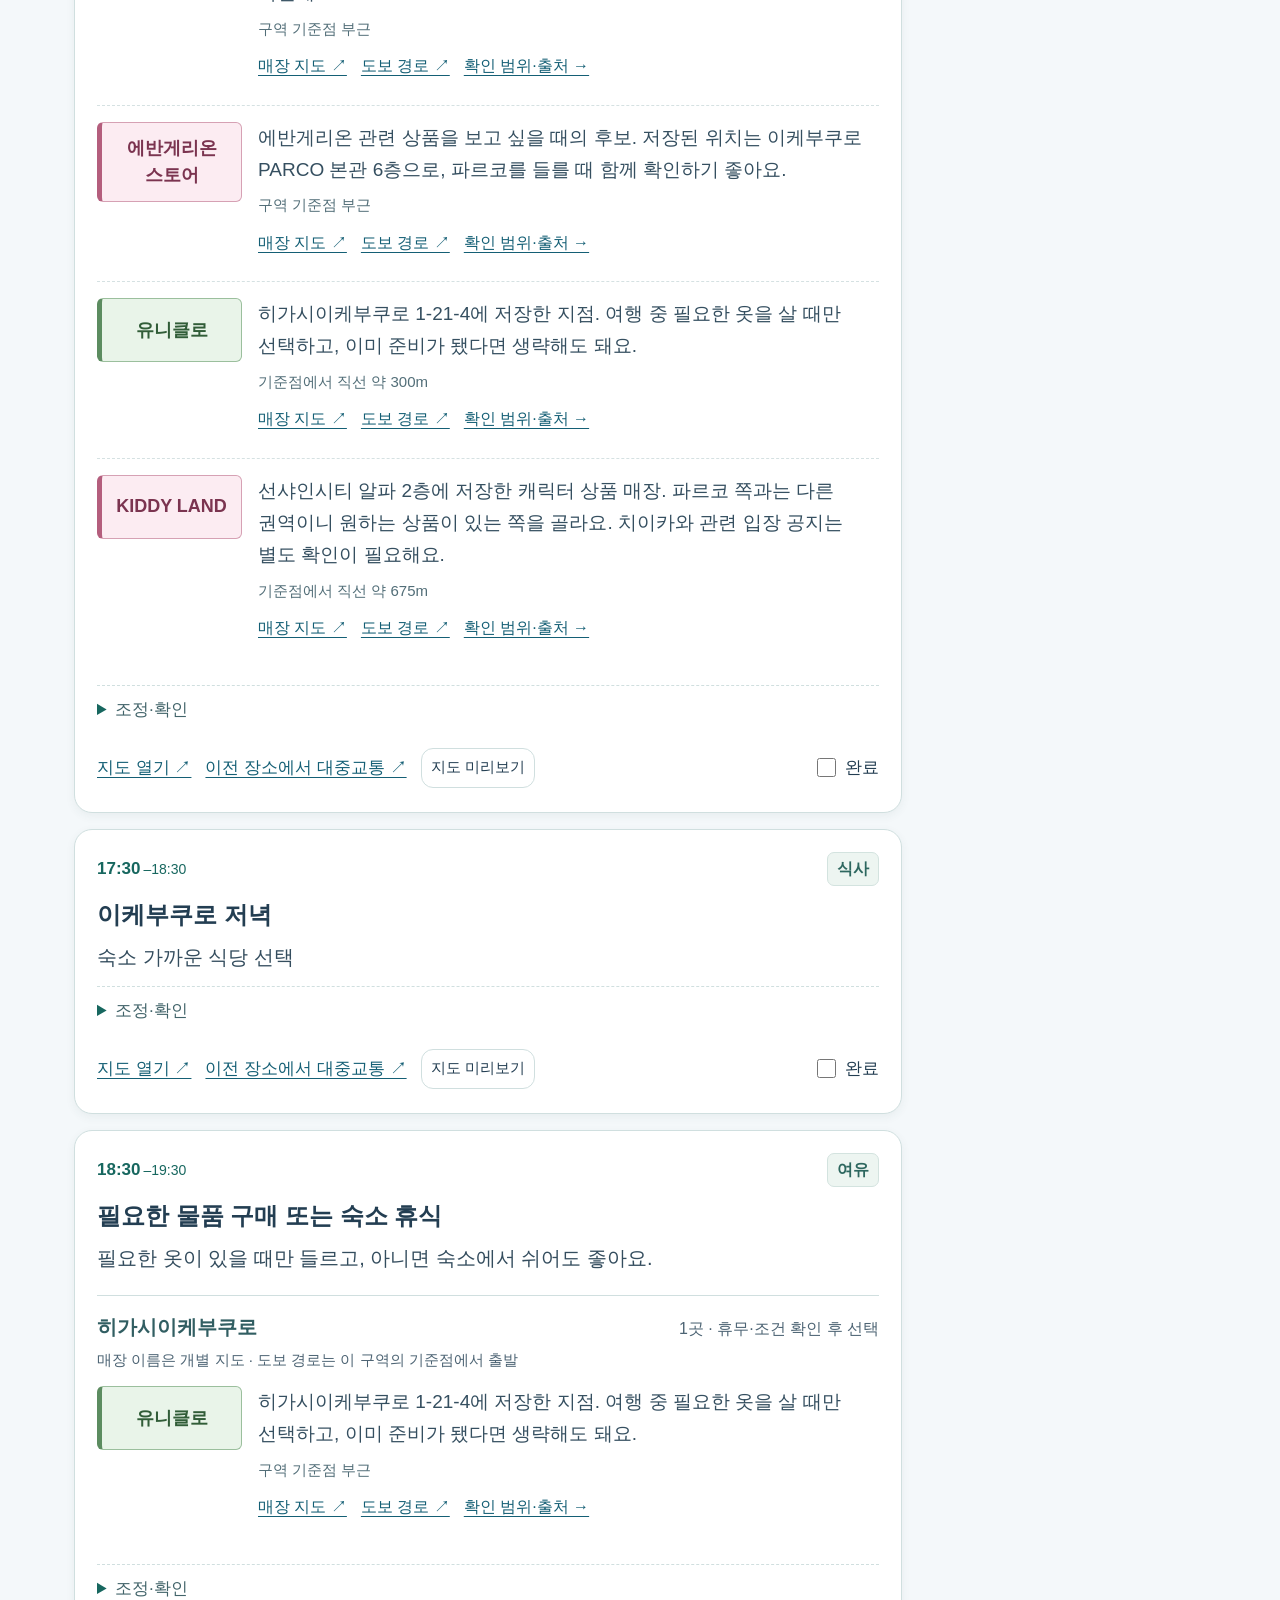
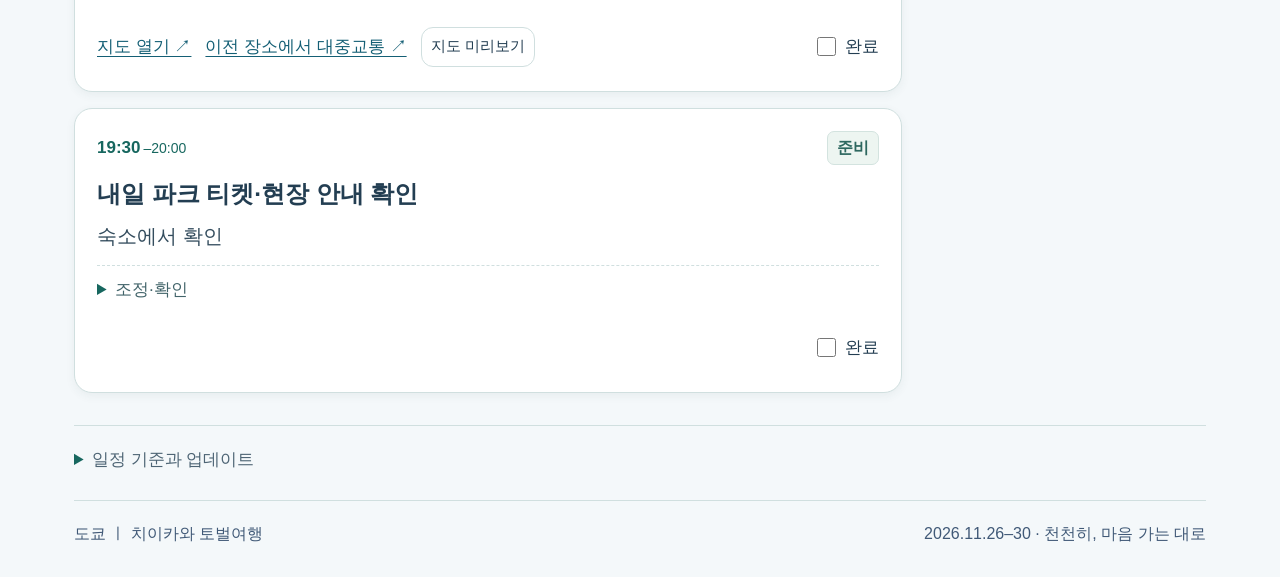
==== commit 0bd86377: "Add Ninagawa exhibition to Friday itinerary and save official visit guidance" ====
--- a/index.html
+++ b/index.html
@@ -4,8 +4,8 @@
 <meta charset="utf-8"><meta name="viewport" content="width=device-width,initial-scale=1"><meta name="theme-color" content="#f2f8ff">
 <meta name="description" content="11월 26–30일 도쿄 여행. 구글 시트 요약을 바탕으로 정리한 날짜별 일정, 선택 코스와 저장한 장소.">
 <title>도쿄 ㅣ 치이카와 토벌여행</title>
-<link rel="stylesheet" href="style.css?v=20261118"><link rel="stylesheet" href="mobile.css?v=20261118-boris-r1">
-<script defer src="trip-data.js?v=20261118-boris-r1"></script><script defer src="trip-core.js?v=20261118-boris-r1"></script><script defer src="app.js?v=20261118-boris-r1"></script>
+<link rel="stylesheet" href="style.css?v=20261118"><link rel="stylesheet" href="mobile.css?v=20261118-ninagawa-r1">
+<script defer src="trip-data.js?v=20261118-ninagawa-r1"></script><script defer src="trip-core.js?v=20261118-ninagawa-r1"></script><script defer src="app.js?v=20261118-ninagawa-r1"></script>
 </head>
 <body>
 <a class="skip-link" href="#content">일정 바로 보기</a>
@@ -16,7 +16,7 @@
 <div class="tripfacts"><div>✈ <strong>나리타 입·출국</strong><span>11/26 12:15 도착 · 11/30 12:05 출발 가안</span></div><div>⌂ <strong>이케부쿠로역 숙소권</strong><span>실제 숙소 위치·항공권은 출발 전 재확인</span></div><div>✓ <strong>파크 입장 예약 완료</strong><span>11/27 · 11:40–12:00 입장 (제공받은 예약 정보)</span></div></div>
 <details class="overview" id="overview"><summary><span>5일 일정 한눈에 보기</span><small>원하는 날을 눌러 이동</small></summary><div id="overview-cards" class="overview-grid"></div></details>
 <div class="source-line"><a id="sheet-link" target="_blank" rel="noopener">구글 시트 요약 ↗</a><span id="sync-status" role="status" aria-live="polite">11/18 정리본</span><button id="refresh-summary" type="button">요약 새로고침</button></div>
-<section class="audit-banner" aria-label="공식 정보 확인"><strong>11/18 교차 확인 · 일정 수정</strong><p>사브로 12시 개점 · Seven Uniform 토요일 휴무 · 귀국 시 면세 세관 확인은 수하물 위탁 전.</p><a href="audit.html">정정 사항·입국·면세·랜드 안내와 60곳 출처 보기 →</a></section>
+<section class="audit-banner" aria-label="공식 정보 확인"><strong>11/18 교차 확인 · 일정 수정</strong><p>사브로 12시 개점 · Seven Uniform 토요일 휴무 · 귀국 시 면세 세관 확인은 수하물 위탁 전.</p><a href="audit.html">정정 사항·입국·면세·랜드 안내와 61곳 출처 보기 →</a></section>
 <div class="sticky-controls"><div class="view-tabs" role="tablist" aria-label="여행 정보">
 <button id="tab-schedule" role="tab" aria-controls="schedule-view" aria-selected="true" data-view="schedule">날짜별 일정</button><button id="tab-options" role="tab" aria-controls="options-view" aria-selected="false" tabindex="-1" data-view="options">선택 코스</button><button id="tab-places" role="tab" aria-controls="places-view" aria-selected="false" tabindex="-1" data-view="places">저장한 장소</button><button id="tab-notes" role="tab" aria-controls="notes-view" aria-selected="false" tabindex="-1" data-view="notes">여행 메모</button>
 </div><nav id="days" aria-label="여행 날짜"></nav></div>
@@ -28,10 +28,10 @@
 <div class="section-label timeline-label"><h3>오늘의 작은 기록</h3><span id="progress"></span></div>
 <div class="layout"><div id="timeline"></div><aside><section class="panel map-panel"><h3>장소 미리보기</h3><p id="mapname">일정의 ‘지도 미리보기’를 눌러주세요.</p><iframe id="map" title="선택한 장소 구글지도" loading="lazy" referrerpolicy="no-referrer-when-downgrade" hidden></iframe><a id="maplink" target="_blank" rel="noopener" hidden>Google 지도에서 열기 ↗</a></section><section class="panel peach"><h3>오늘은 여기까지도 괜찮아</h3><p>선택 매장은 전부 방문하는 목록이 아니에요. 쇼핑한 짐과 체력에 맞춰 한 코스만 골라도 충분합니다.</p><button id="show-options" type="button">이날의 선택 코스 보기 →</button></section></aside></div>
 </section>
-<section id="options-view" role="tabpanel" aria-labelledby="tab-options" hidden><div class="section-heading"><div><span class="eyebrow">A LITTLE DETOUR</span><h2 id="options-title">시간이 남으면</h2></div><button id="all-options" type="button" aria-pressed="false">전체 선택지 보기</button></div><p class="planning-note">기본 일정에 더하기보다, 한 구간과 교체해요. 기치조지·보리스 잡화점은 꼭 방문. 공원은 선택이며 신주쿠·나카노는 현재 기본안에 추가하지 않아요.</p><div id="option-cards" class="option-grid"></div></section>
-<section id="places-view" role="tabpanel" aria-labelledby="tab-places" hidden><span class="eyebrow">SAVED IN TOKYO</span><h2>지도에 모아둔 작은 취향</h2><p class="planning-note">55곳을 지역별로 정리했어요. 방문을 제외한 곳과 후순위는 기본 목록에서 접어두었습니다.</p><div class="place-filters"><label>장소 찾기<input id="place-search" type="search" placeholder="이름 · 지역 · 주소 검색"></label><label>지역<select id="place-area"><option value="">모든 지역</option></select></label></div><label class="toggle-label"><input id="include-excluded" type="checkbox"> 제외·후순위 장소도 표시</label><p id="place-count" role="status" aria-live="polite"></p><div id="place-cards" class="place-grid"></div></section>
-<section id="notes-view" role="tabpanel" aria-labelledby="tab-notes" hidden><span class="eyebrow">TRAVEL NOTES</span><h2 id="memo-title">나만의 일정 메모</h2><p class="planning-note">메모·완료 체크·추가 장소는 이 브라우저에 저장돼요.</p><div class="notes-grid"><div><section class="panel"><h3 class="decorated-heading">오늘 기억할 것<img src="asset/f3d23003e894747dc3ea7fff06bff3d7.webp" width="55" height="60" alt="" aria-hidden="true"></h3><label class="sr-only" for="memo">날짜별 메모</label><textarea id="memo" placeholder="먹고 싶은 것, 꼭 사고 싶은 것…"></textarea><small id="saved" role="status">이 브라우저에 저장</small></section><section class="panel"><h3>내 장소 추가하기</h3><form id="shopform"><label>장소 이름<input id="shopname" required maxlength="120" placeholder="선택한 날짜에 추가할 장소"></label><label>지도 링크 (선택)<input id="shopurl" type="url" placeholder="https://…"></label><button type="submit">이날에 추가 +</button><span id="shop-error" role="status"></span></form><div id="shops"></div></section></div><div><section class="panel"><h3>잊지 말고 챙겨요</h3><div id="checklist"></div></section><section class="panel peach"><h3>예약과 확인할 것</h3><ul><li><strong>치이카와 파크</strong>는 11/27 11:40–12:00 입장만 예약 완료.</li><li><strong>치이카와 랜드</strong>는 별도 상품 매장입니다. 파크 예약으로 입장이 보장되지 않으며, 지점·날짜별 공식 입장 공지를 확인해야 해요.</li><li><strong>보리스 잡화점</strong>은 11/29 15:45–16:45 꼭 방문. 예약 시각이 아닌 방문 계획이며, 기치조지에서 14:30 출발합니다.</li><li>11/30 나리타 공항 09:00 도착 목표. 터미널·열차·체크인 마감 재확인.</li><li>일본 면세 환급은 <strong>수하물 위탁 전 세관 확인</strong>이 먼저입니다. <a href="audit.html#tax-refund">공식 절차·랜드 입장 안내 보기 →</a></li></ul></section></div></div></section>
+<section id="options-view" role="tabpanel" aria-labelledby="tab-options" hidden><div class="section-heading"><div><span class="eyebrow">A LITTLE DETOUR</span><h2 id="options-title">시간이 남으면</h2></div><button id="all-options" type="button" aria-pressed="false">전체 선택지 보기</button></div><p class="planning-note">기본 일정에 더하기보다, 한 구간과 교체해요. 니나가와 미카전·기치조지·보리스 잡화점은 꼭 방문. 공원은 선택이며 신주쿠·나카노는 현재 기본안에 추가하지 않아요.</p><div id="option-cards" class="option-grid"></div></section>
+<section id="places-view" role="tabpanel" aria-labelledby="tab-places" hidden><span class="eyebrow">SAVED IN TOKYO</span><h2>지도에 모아둔 작은 취향</h2><p class="planning-note">지도 원본 55곳과 직접 추가한 전시를 지역별로 정리했어요. 방문을 제외한 곳과 후순위는 기본 목록에서 접어두었습니다.</p><div class="place-filters"><label>장소 찾기<input id="place-search" type="search" placeholder="이름 · 지역 · 주소 검색"></label><label>지역<select id="place-area"><option value="">모든 지역</option></select></label></div><label class="toggle-label"><input id="include-excluded" type="checkbox"> 제외·후순위 장소도 표시</label><p id="place-count" role="status" aria-live="polite"></p><div id="place-cards" class="place-grid"></div></section>
+<section id="notes-view" role="tabpanel" aria-labelledby="tab-notes" hidden><span class="eyebrow">TRAVEL NOTES</span><h2 id="memo-title">나만의 일정 메모</h2><p class="planning-note">메모·완료 체크·추가 장소는 이 브라우저에 저장돼요.</p><div class="notes-grid"><div><section class="panel"><h3 class="decorated-heading">오늘 기억할 것<img src="asset/f3d23003e894747dc3ea7fff06bff3d7.webp" width="55" height="60" alt="" aria-hidden="true"></h3><label class="sr-only" for="memo">날짜별 메모</label><textarea id="memo" placeholder="먹고 싶은 것, 꼭 사고 싶은 것…"></textarea><small id="saved" role="status">이 브라우저에 저장</small></section><section class="panel"><h3>내 장소 추가하기</h3><form id="shopform"><label>장소 이름<input id="shopname" required maxlength="120" placeholder="선택한 날짜에 추가할 장소"></label><label>지도 링크 (선택)<input id="shopurl" type="url" placeholder="https://…"></label><button type="submit">이날에 추가 +</button><span id="shop-error" role="status"></span></form><div id="shops"></div></section></div><div><section class="panel"><h3>잊지 말고 챙겨요</h3><div id="checklist"></div></section><section class="panel peach"><h3>예약과 확인할 것</h3><ul><li><strong>치이카와 파크</strong>는 11/27 11:40–12:00 입장만 예약 완료.</li><li><strong>치이카와 랜드</strong>는 별도 상품 매장입니다. 파크 예약으로 입장이 보장되지 않으며, 지점·날짜별 공식 입장 공지를 확인해야 해요.</li><li><strong>니나가와 미카전</strong>은 11/27 16:00–18:00 방문 계획. 관람권 미구매이며 <a href="https://kawaguchi-moa.axess.shop/ja/Products/Tickets/" target="_blank" rel="noopener">공식 예매 안내</a>를 확인하세요.</li><li><strong>보리스 잡화점</strong>은 11/29 15:45–16:45 꼭 방문. 예약 시각이 아닌 방문 계획이며, 기치조지에서 14:30 출발합니다.</li><li>11/30 나리타 공항 09:00 도착 목표. 터미널·열차·체크인 마감 재확인.</li><li>일본 면세 환급은 <strong>수하물 위탁 전 세관 확인</strong>이 먼저입니다. <a href="audit.html#tax-refund">공식 절차·랜드 입장 안내 보기 →</a></li></ul></section></div></div></section>
 </div>
-<details class="source-details"><summary>일정 기준과 업데이트</summary><p>구글 시트의 ‘모바일 00 전체’ 요약을 기준으로, 함께 준비한 상세 시간표와 선택 코스를 2026.11.18에 반영했습니다. 요약은 시트에서 새로 확인하며 상세 시간표·55개 장소는 정리본입니다. 매장·공공기관 공식 안내와 지도는 2026.11.18 교차 점검했습니다. 확인 범위와 미확인 항목은 <a href="audit.html">정보 확인 기록</a>에서 볼 수 있습니다. 11/29 기치조지·보리스 잡화점 요약은 이번 요청을 우선 반영하며, 시트 요약이 갱신되어도 이 방문 계획과 정정 알림은 유지됩니다.</p></details><p id="save-status" role="status" aria-live="polite"></p>
+<details class="source-details"><summary>일정 기준과 업데이트</summary><p>구글 시트의 ‘모바일 00 전체’ 요약을 기준으로, 함께 준비한 상세 시간표와 선택 코스를 2026.11.18에 반영했습니다. 요약은 시트에서 새로 확인하며 상세 시간표·55개 장소는 정리본입니다. 매장·공공기관 공식 안내와 지도는 2026.11.18 교차 점검했습니다. 확인 범위와 미확인 항목은 <a href="audit.html">정보 확인 기록</a>에서 볼 수 있습니다. 11/27 니나가와 미카전과 11/29 기치조지·보리스 잡화점 요약은 이번 요청을 우선 반영하며, 시트 요약이 갱신되어도 이 방문 계획과 정정 알림은 유지됩니다.</p></details><p id="save-status" role="status" aria-live="polite"></p>
 <footer>도쿄 ㅣ 치이카와 토벌여행 <span>2026.11.26–30 · 천천히, 마음 가는 대로</span></footer>
 </main></body></html>
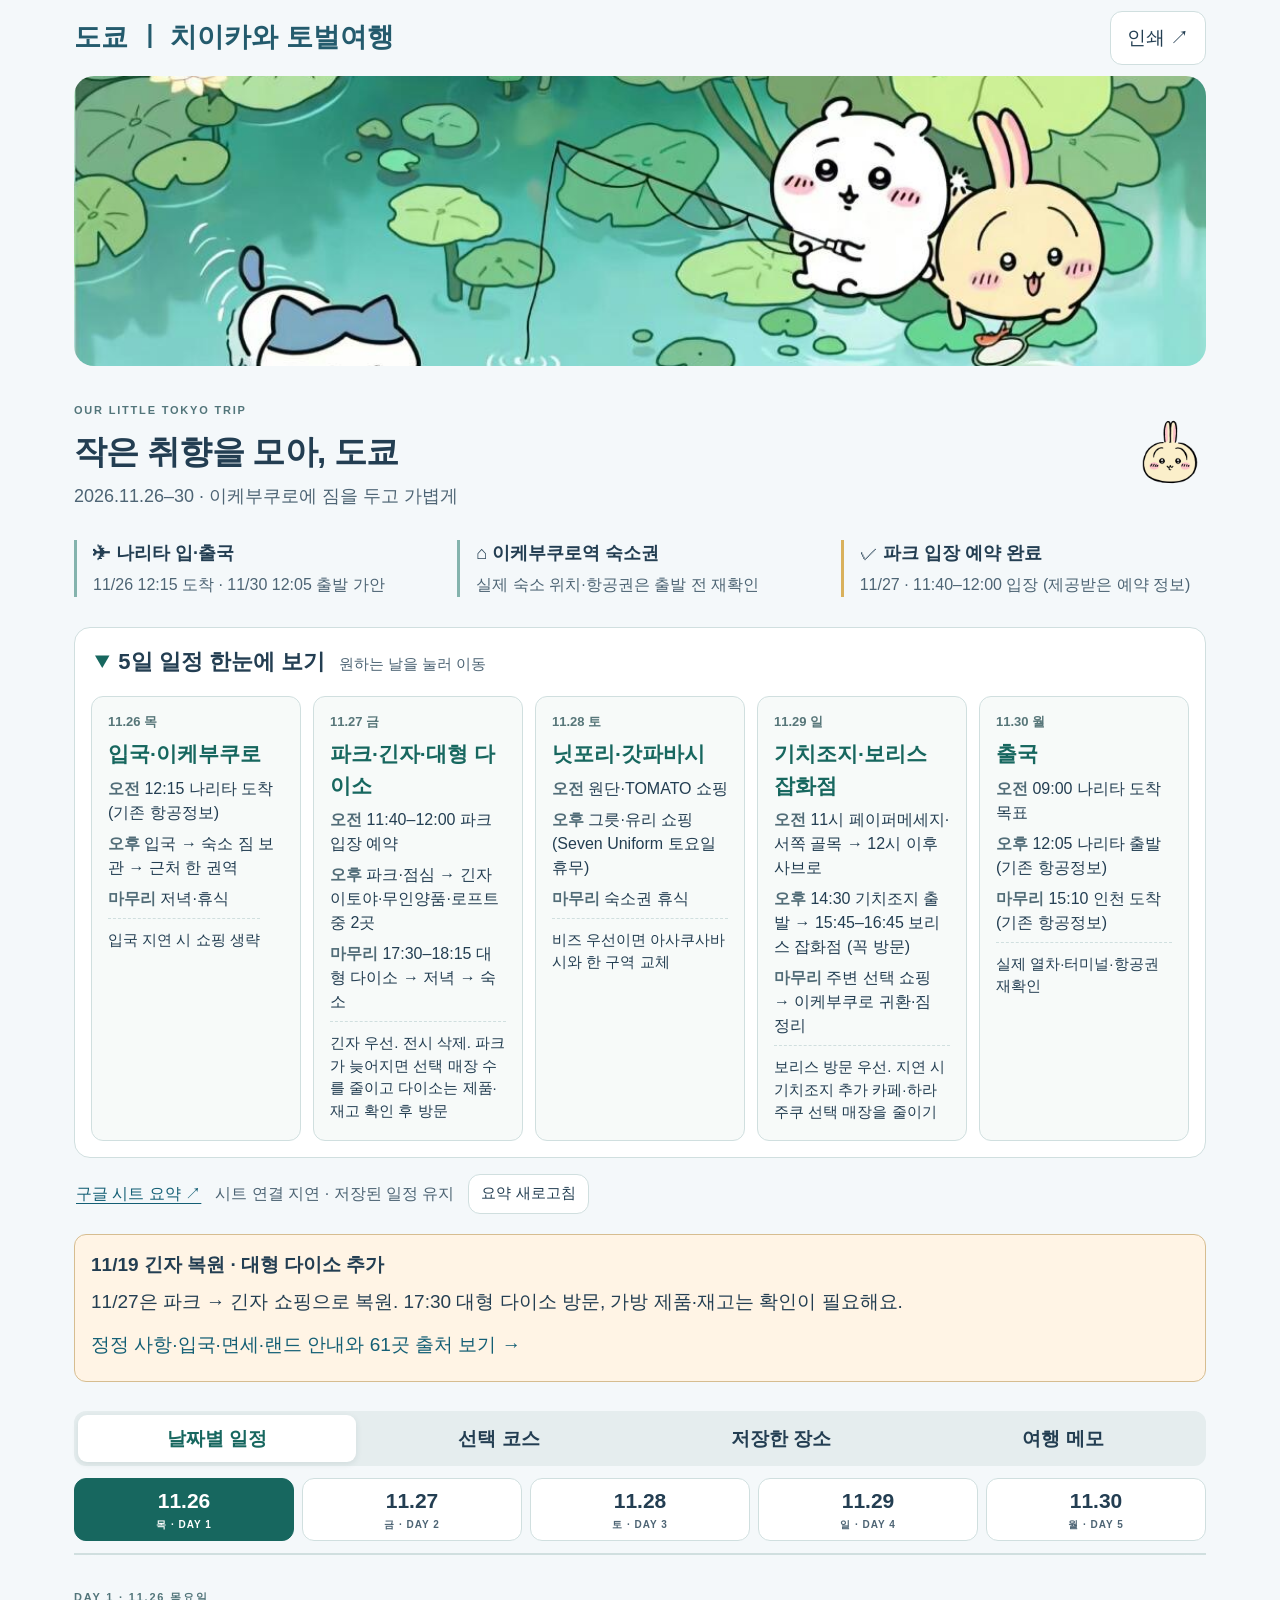
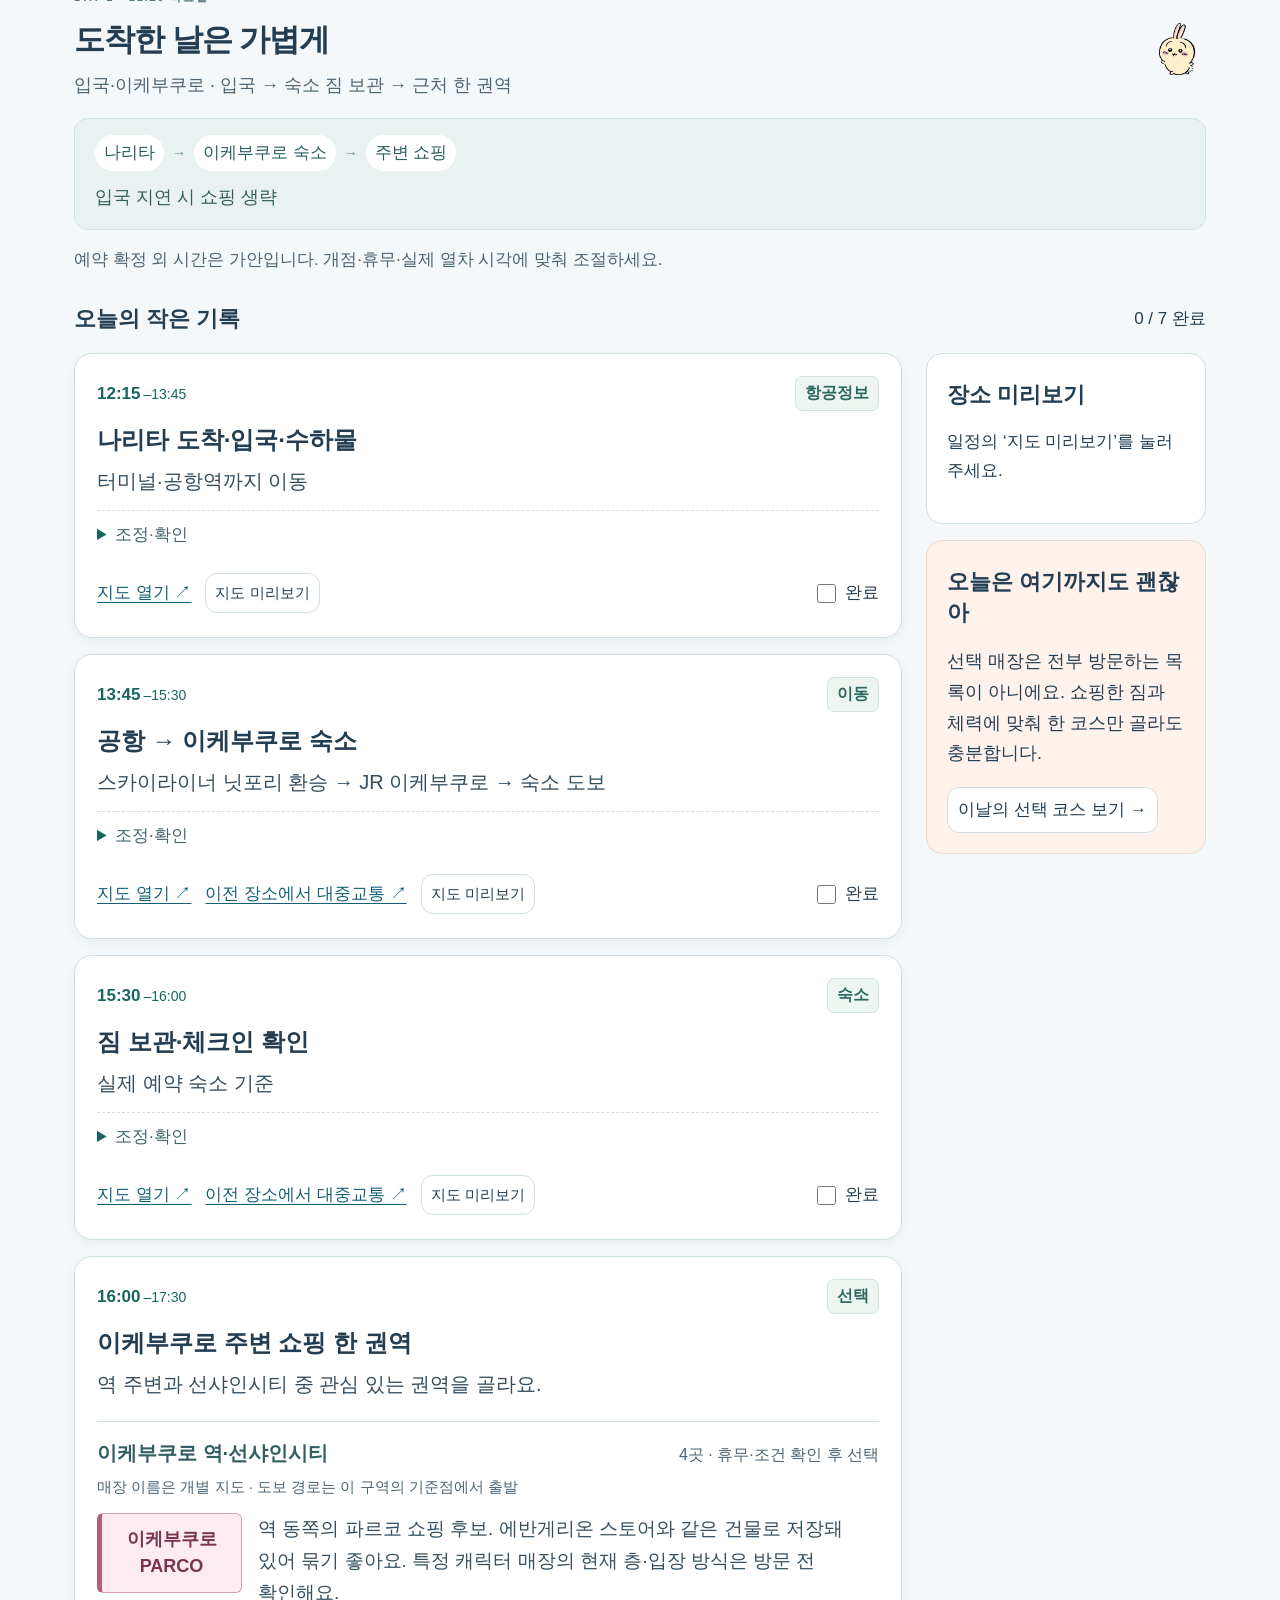
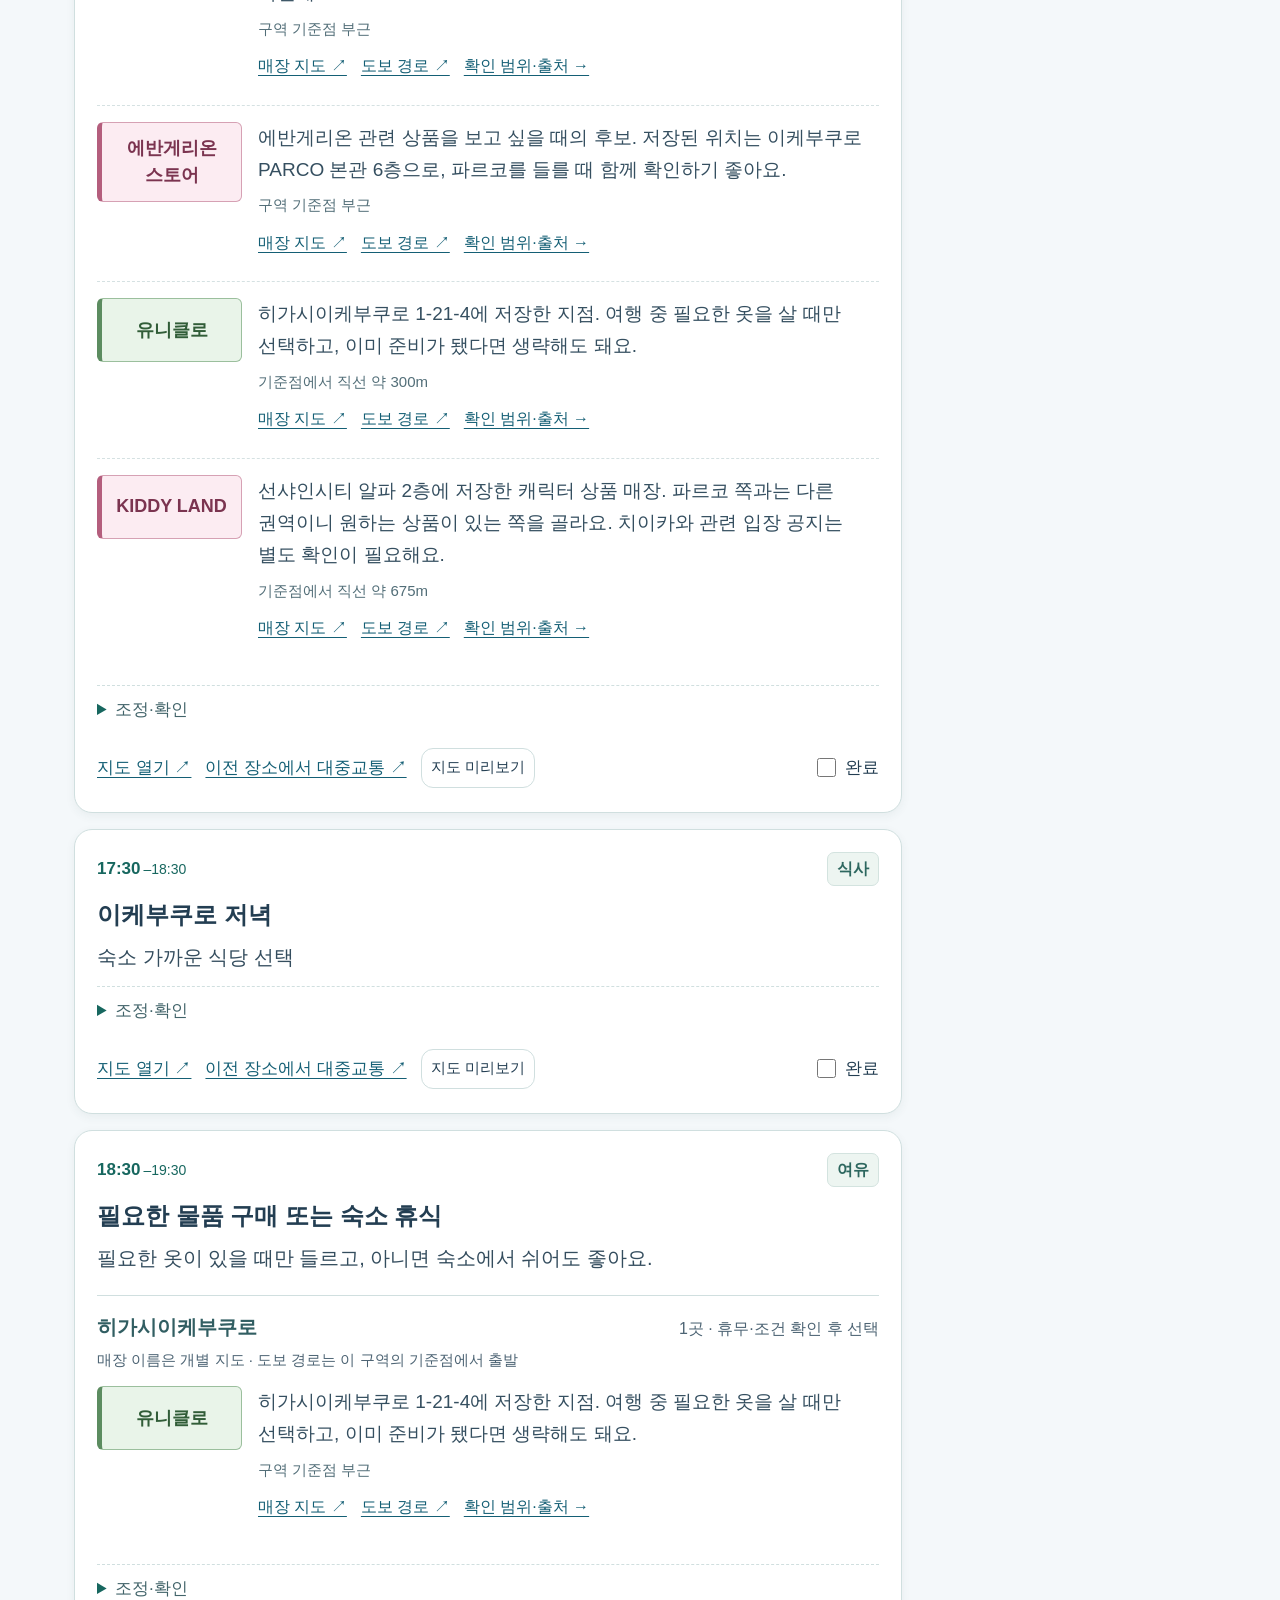
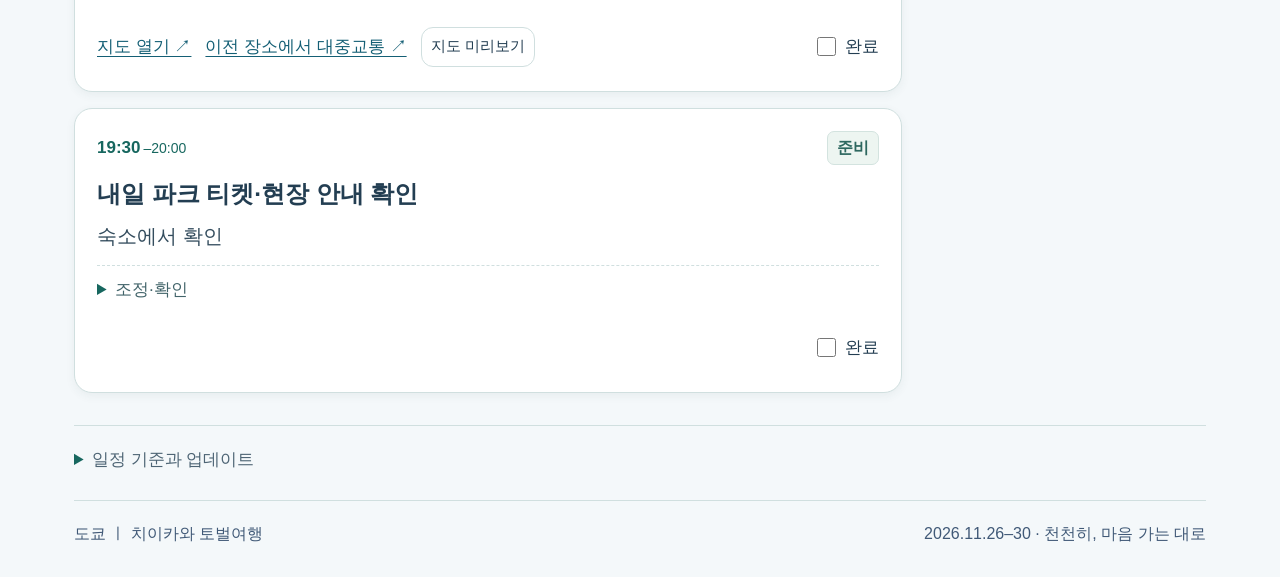
==== commit 683abadd: "Restore Ginza itinerary and add the large Daiso store" ====
--- a/index.html
+++ b/index.html
@@ -4,8 +4,8 @@
 <meta charset="utf-8"><meta name="viewport" content="width=device-width,initial-scale=1"><meta name="theme-color" content="#f2f8ff">
 <meta name="description" content="11월 26–30일 도쿄 여행. 구글 시트 요약을 바탕으로 정리한 날짜별 일정, 선택 코스와 저장한 장소.">
 <title>도쿄 ㅣ 치이카와 토벌여행</title>
-<link rel="stylesheet" href="style.css?v=20261118"><link rel="stylesheet" href="mobile.css?v=20261118-ninagawa-r1">
-<script defer src="trip-data.js?v=20261118-ninagawa-r1"></script><script defer src="trip-core.js?v=20261118-ninagawa-r1"></script><script defer src="app.js?v=20261118-ninagawa-r1"></script>
+<link rel="stylesheet" href="style.css?v=20261118"><link rel="stylesheet" href="mobile.css?v=20261119-ginza-daiso-r1">
+<script defer src="trip-data.js?v=20261119-ginza-daiso-r1"></script><script defer src="trip-core.js?v=20261119-ginza-daiso-r1"></script><script defer src="app.js?v=20261119-ginza-daiso-r1"></script>
 </head>
 <body>
 <a class="skip-link" href="#content">일정 바로 보기</a>
@@ -15,8 +15,8 @@
 <section class="trip-intro" aria-label="여행 기본 정보"><div><span class="eyebrow">OUR LITTLE TOKYO TRIP</span><h1>작은 취향을 모아, 도쿄</h1><p>2026.11.26–30 · 이케부쿠로에 짐을 두고 가볍게</p></div><img src="asset/03usagi.webp" width="72" height="78" alt="" aria-hidden="true"></section>
 <div class="tripfacts"><div>✈ <strong>나리타 입·출국</strong><span>11/26 12:15 도착 · 11/30 12:05 출발 가안</span></div><div>⌂ <strong>이케부쿠로역 숙소권</strong><span>실제 숙소 위치·항공권은 출발 전 재확인</span></div><div>✓ <strong>파크 입장 예약 완료</strong><span>11/27 · 11:40–12:00 입장 (제공받은 예약 정보)</span></div></div>
 <details class="overview" id="overview"><summary><span>5일 일정 한눈에 보기</span><small>원하는 날을 눌러 이동</small></summary><div id="overview-cards" class="overview-grid"></div></details>
-<div class="source-line"><a id="sheet-link" target="_blank" rel="noopener">구글 시트 요약 ↗</a><span id="sync-status" role="status" aria-live="polite">11/18 정리본</span><button id="refresh-summary" type="button">요약 새로고침</button></div>
-<section class="audit-banner" aria-label="공식 정보 확인"><strong>11/18 교차 확인 · 일정 수정</strong><p>사브로 12시 개점 · Seven Uniform 토요일 휴무 · 귀국 시 면세 세관 확인은 수하물 위탁 전.</p><a href="audit.html">정정 사항·입국·면세·랜드 안내와 61곳 출처 보기 →</a></section>
+<div class="source-line"><a id="sheet-link" target="_blank" rel="noopener">구글 시트 요약 ↗</a><span id="sync-status" role="status" aria-live="polite">11/19 정리본</span><button id="refresh-summary" type="button">요약 새로고침</button></div>
+<section class="audit-banner" aria-label="공식 정보 확인"><strong>11/19 긴자 복원 · 대형 다이소 추가</strong><p>11/27은 파크 → 긴자 쇼핑으로 복원. 17:30 대형 다이소 방문, 가방 제품·재고는 확인이 필요해요.</p><a href="audit.html">정정 사항·입국·면세·랜드 안내와 61곳 출처 보기 →</a></section>
 <div class="sticky-controls"><div class="view-tabs" role="tablist" aria-label="여행 정보">
 <button id="tab-schedule" role="tab" aria-controls="schedule-view" aria-selected="true" data-view="schedule">날짜별 일정</button><button id="tab-options" role="tab" aria-controls="options-view" aria-selected="false" tabindex="-1" data-view="options">선택 코스</button><button id="tab-places" role="tab" aria-controls="places-view" aria-selected="false" tabindex="-1" data-view="places">저장한 장소</button><button id="tab-notes" role="tab" aria-controls="notes-view" aria-selected="false" tabindex="-1" data-view="notes">여행 메모</button>
 </div><nav id="days" aria-label="여행 날짜"></nav></div>
@@ -28,10 +28,10 @@
 <div class="section-label timeline-label"><h3>오늘의 작은 기록</h3><span id="progress"></span></div>
 <div class="layout"><div id="timeline"></div><aside><section class="panel map-panel"><h3>장소 미리보기</h3><p id="mapname">일정의 ‘지도 미리보기’를 눌러주세요.</p><iframe id="map" title="선택한 장소 구글지도" loading="lazy" referrerpolicy="no-referrer-when-downgrade" hidden></iframe><a id="maplink" target="_blank" rel="noopener" hidden>Google 지도에서 열기 ↗</a></section><section class="panel peach"><h3>오늘은 여기까지도 괜찮아</h3><p>선택 매장은 전부 방문하는 목록이 아니에요. 쇼핑한 짐과 체력에 맞춰 한 코스만 골라도 충분합니다.</p><button id="show-options" type="button">이날의 선택 코스 보기 →</button></section></aside></div>
 </section>
-<section id="options-view" role="tabpanel" aria-labelledby="tab-options" hidden><div class="section-heading"><div><span class="eyebrow">A LITTLE DETOUR</span><h2 id="options-title">시간이 남으면</h2></div><button id="all-options" type="button" aria-pressed="false">전체 선택지 보기</button></div><p class="planning-note">기본 일정에 더하기보다, 한 구간과 교체해요. 니나가와 미카전·기치조지·보리스 잡화점은 꼭 방문. 공원은 선택이며 신주쿠·나카노는 현재 기본안에 추가하지 않아요.</p><div id="option-cards" class="option-grid"></div></section>
-<section id="places-view" role="tabpanel" aria-labelledby="tab-places" hidden><span class="eyebrow">SAVED IN TOKYO</span><h2>지도에 모아둔 작은 취향</h2><p class="planning-note">지도 원본 55곳과 직접 추가한 전시를 지역별로 정리했어요. 방문을 제외한 곳과 후순위는 기본 목록에서 접어두었습니다.</p><div class="place-filters"><label>장소 찾기<input id="place-search" type="search" placeholder="이름 · 지역 · 주소 검색"></label><label>지역<select id="place-area"><option value="">모든 지역</option></select></label></div><label class="toggle-label"><input id="include-excluded" type="checkbox"> 제외·후순위 장소도 표시</label><p id="place-count" role="status" aria-live="polite"></p><div id="place-cards" class="place-grid"></div></section>
-<section id="notes-view" role="tabpanel" aria-labelledby="tab-notes" hidden><span class="eyebrow">TRAVEL NOTES</span><h2 id="memo-title">나만의 일정 메모</h2><p class="planning-note">메모·완료 체크·추가 장소는 이 브라우저에 저장돼요.</p><div class="notes-grid"><div><section class="panel"><h3 class="decorated-heading">오늘 기억할 것<img src="asset/f3d23003e894747dc3ea7fff06bff3d7.webp" width="55" height="60" alt="" aria-hidden="true"></h3><label class="sr-only" for="memo">날짜별 메모</label><textarea id="memo" placeholder="먹고 싶은 것, 꼭 사고 싶은 것…"></textarea><small id="saved" role="status">이 브라우저에 저장</small></section><section class="panel"><h3>내 장소 추가하기</h3><form id="shopform"><label>장소 이름<input id="shopname" required maxlength="120" placeholder="선택한 날짜에 추가할 장소"></label><label>지도 링크 (선택)<input id="shopurl" type="url" placeholder="https://…"></label><button type="submit">이날에 추가 +</button><span id="shop-error" role="status"></span></form><div id="shops"></div></section></div><div><section class="panel"><h3>잊지 말고 챙겨요</h3><div id="checklist"></div></section><section class="panel peach"><h3>예약과 확인할 것</h3><ul><li><strong>치이카와 파크</strong>는 11/27 11:40–12:00 입장만 예약 완료.</li><li><strong>치이카와 랜드</strong>는 별도 상품 매장입니다. 파크 예약으로 입장이 보장되지 않으며, 지점·날짜별 공식 입장 공지를 확인해야 해요.</li><li><strong>니나가와 미카전</strong>은 11/27 16:00–18:00 방문 계획. 관람권 미구매이며 <a href="https://kawaguchi-moa.axess.shop/ja/Products/Tickets/" target="_blank" rel="noopener">공식 예매 안내</a>를 확인하세요.</li><li><strong>보리스 잡화점</strong>은 11/29 15:45–16:45 꼭 방문. 예약 시각이 아닌 방문 계획이며, 기치조지에서 14:30 출발합니다.</li><li>11/30 나리타 공항 09:00 도착 목표. 터미널·열차·체크인 마감 재확인.</li><li>일본 면세 환급은 <strong>수하물 위탁 전 세관 확인</strong>이 먼저입니다. <a href="audit.html#tax-refund">공식 절차·랜드 입장 안내 보기 →</a></li></ul></section></div></div></section>
+<section id="options-view" role="tabpanel" aria-labelledby="tab-options" hidden><div class="section-heading"><div><span class="eyebrow">A LITTLE DETOUR</span><h2 id="options-title">시간이 남으면</h2></div><button id="all-options" type="button" aria-pressed="false">전체 선택지 보기</button></div><p class="planning-note">기본 일정에 더하기보다, 한 구간과 교체해요. 긴자·기치조지·보리스 잡화점을 우선 방문. 공원은 선택이며 신주쿠·나카노는 현재 기본안에 추가하지 않아요.</p><div id="option-cards" class="option-grid"></div></section>
+<section id="places-view" role="tabpanel" aria-labelledby="tab-places" hidden><span class="eyebrow">SAVED IN TOKYO</span><h2>지도에 모아둔 작은 취향</h2><p class="planning-note">지도 원본 55곳과 직접 추가한 매장을 지역별로 정리했어요. 방문을 제외한 곳과 후순위는 기본 목록에서 접어두었습니다.</p><div class="place-filters"><label>장소 찾기<input id="place-search" type="search" placeholder="이름 · 지역 · 주소 검색"></label><label>지역<select id="place-area"><option value="">모든 지역</option></select></label></div><label class="toggle-label"><input id="include-excluded" type="checkbox"> 제외·후순위 장소도 표시</label><p id="place-count" role="status" aria-live="polite"></p><div id="place-cards" class="place-grid"></div></section>
+<section id="notes-view" role="tabpanel" aria-labelledby="tab-notes" hidden><span class="eyebrow">TRAVEL NOTES</span><h2 id="memo-title">나만의 일정 메모</h2><p class="planning-note">메모·완료 체크·추가 장소는 이 브라우저에 저장돼요.</p><div class="notes-grid"><div><section class="panel"><h3 class="decorated-heading">오늘 기억할 것<img src="asset/f3d23003e894747dc3ea7fff06bff3d7.webp" width="55" height="60" alt="" aria-hidden="true"></h3><label class="sr-only" for="memo">날짜별 메모</label><textarea id="memo" placeholder="먹고 싶은 것, 꼭 사고 싶은 것…"></textarea><small id="saved" role="status">이 브라우저에 저장</small></section><section class="panel"><h3>내 장소 추가하기</h3><form id="shopform"><label>장소 이름<input id="shopname" required maxlength="120" placeholder="선택한 날짜에 추가할 장소"></label><label>지도 링크 (선택)<input id="shopurl" type="url" placeholder="https://…"></label><button type="submit">이날에 추가 +</button><span id="shop-error" role="status"></span></form><div id="shops"></div></section></div><div><section class="panel"><h3>잊지 말고 챙겨요</h3><div id="checklist"></div></section><section class="panel peach"><h3>예약과 확인할 것</h3><ul><li><strong>치이카와 파크</strong>는 11/27 11:40–12:00 입장만 예약 완료.</li><li><strong>치이카와 랜드</strong>는 별도 상품 매장입니다. 파크 예약으로 입장이 보장되지 않으며, 지점·날짜별 공식 입장 공지를 확인해야 해요.</li><li><strong>긴자 다이소 대형점</strong>은 11/27 17:30–18:15. 닌텐도 가방은 제품·모델 확인 대기, 현장 재고 미확인입니다.</li><li><strong>보리스 잡화점</strong>은 11/29 15:45–16:45 꼭 방문. 예약 시각이 아닌 방문 계획이며, 기치조지에서 14:30 출발합니다.</li><li>11/30 나리타 공항 09:00 도착 목표. 터미널·열차·체크인 마감 재확인.</li><li>일본 면세 환급은 <strong>수하물 위탁 전 세관 확인</strong>이 먼저입니다. <a href="audit.html#tax-refund">공식 절차·랜드 입장 안내 보기 →</a></li></ul></section></div></div></section>
 </div>
-<details class="source-details"><summary>일정 기준과 업데이트</summary><p>구글 시트의 ‘모바일 00 전체’ 요약을 기준으로, 함께 준비한 상세 시간표와 선택 코스를 2026.11.18에 반영했습니다. 요약은 시트에서 새로 확인하며 상세 시간표·55개 장소는 정리본입니다. 매장·공공기관 공식 안내와 지도는 2026.11.18 교차 점검했습니다. 확인 범위와 미확인 항목은 <a href="audit.html">정보 확인 기록</a>에서 볼 수 있습니다. 11/27 니나가와 미카전과 11/29 기치조지·보리스 잡화점 요약은 이번 요청을 우선 반영하며, 시트 요약이 갱신되어도 이 방문 계획과 정정 알림은 유지됩니다.</p></details><p id="save-status" role="status" aria-live="polite"></p>
+<details class="source-details"><summary>일정 기준과 업데이트</summary><p>구글 시트의 ‘모바일 00 전체’ 요약을 기준으로, 함께 준비한 상세 시간표와 선택 코스를 2026.11.18에 반영하고, 11.19에 긴자 복원·대형 다이소 추가를 반영했습니다. 요약은 시트에서 새로 확인하며 상세 시간표·55개 장소는 정리본입니다. 매장·공공기관 공식 안내와 지도는 2026.11.18 교차 점검했습니다. 확인 범위와 미확인 항목은 <a href="audit.html">정보 확인 기록</a>에서 볼 수 있습니다. 11/27 긴자·대형 다이소와 11/29 기치조지·보리스 잡화점 요약은 이번 요청을 우선 반영하며, 시트 요약이 갱신되어도 이 방문 계획과 정정 알림은 유지됩니다.</p></details><p id="save-status" role="status" aria-live="polite"></p>
 <footer>도쿄 ㅣ 치이카와 토벌여행 <span>2026.11.26–30 · 천천히, 마음 가는 대로</span></footer>
 </main></body></html>
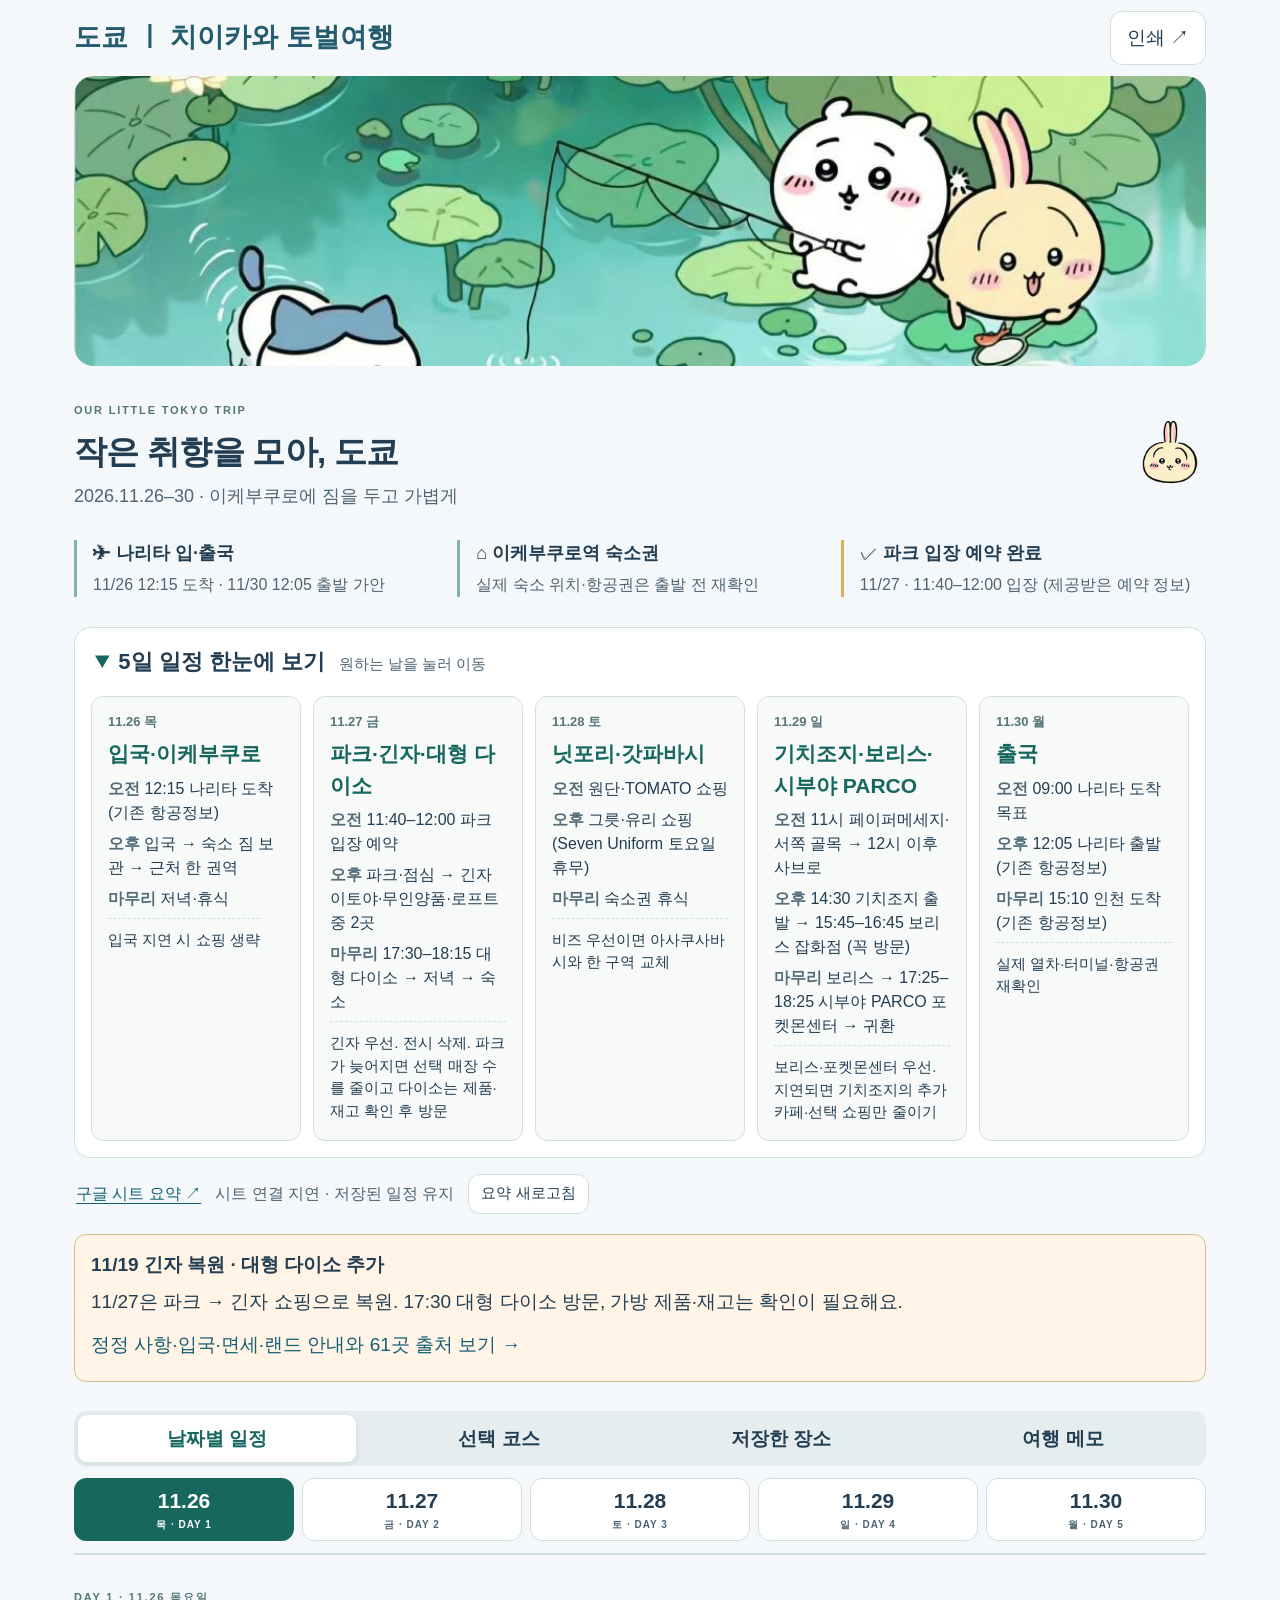
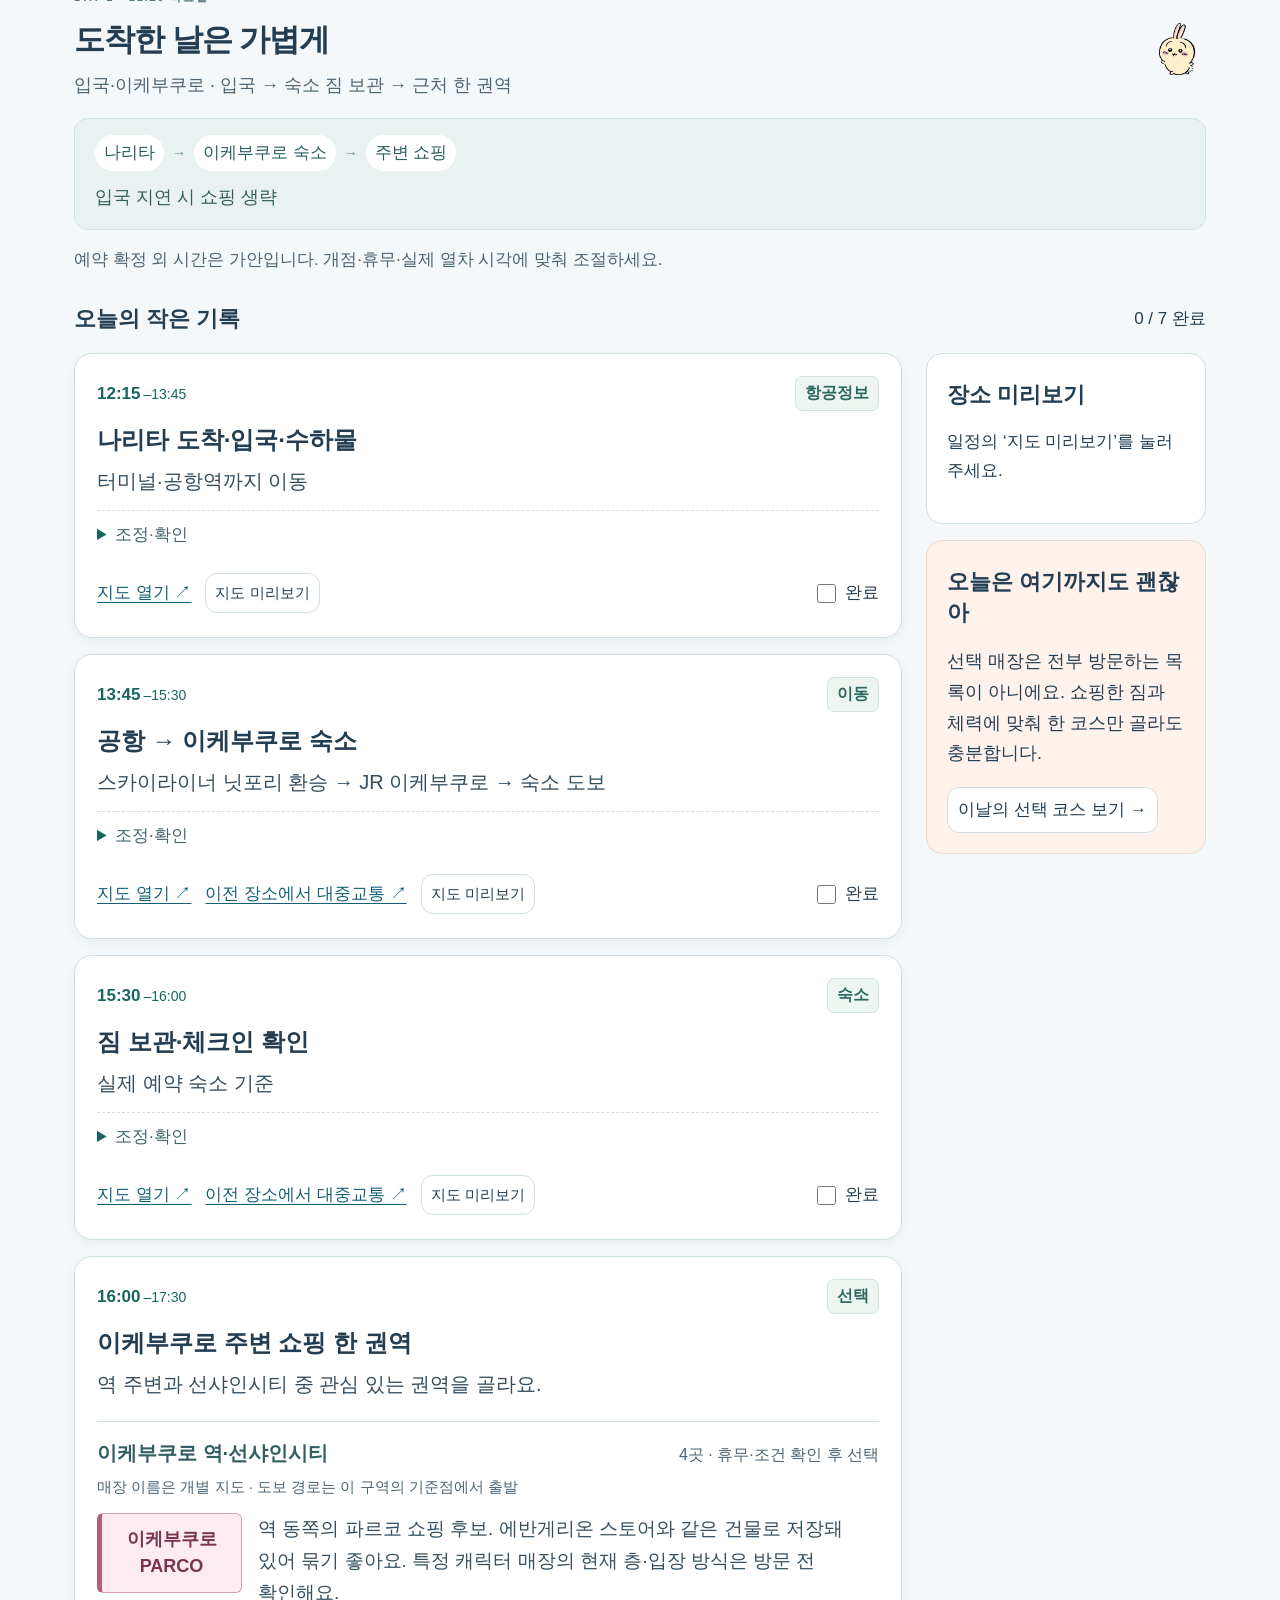
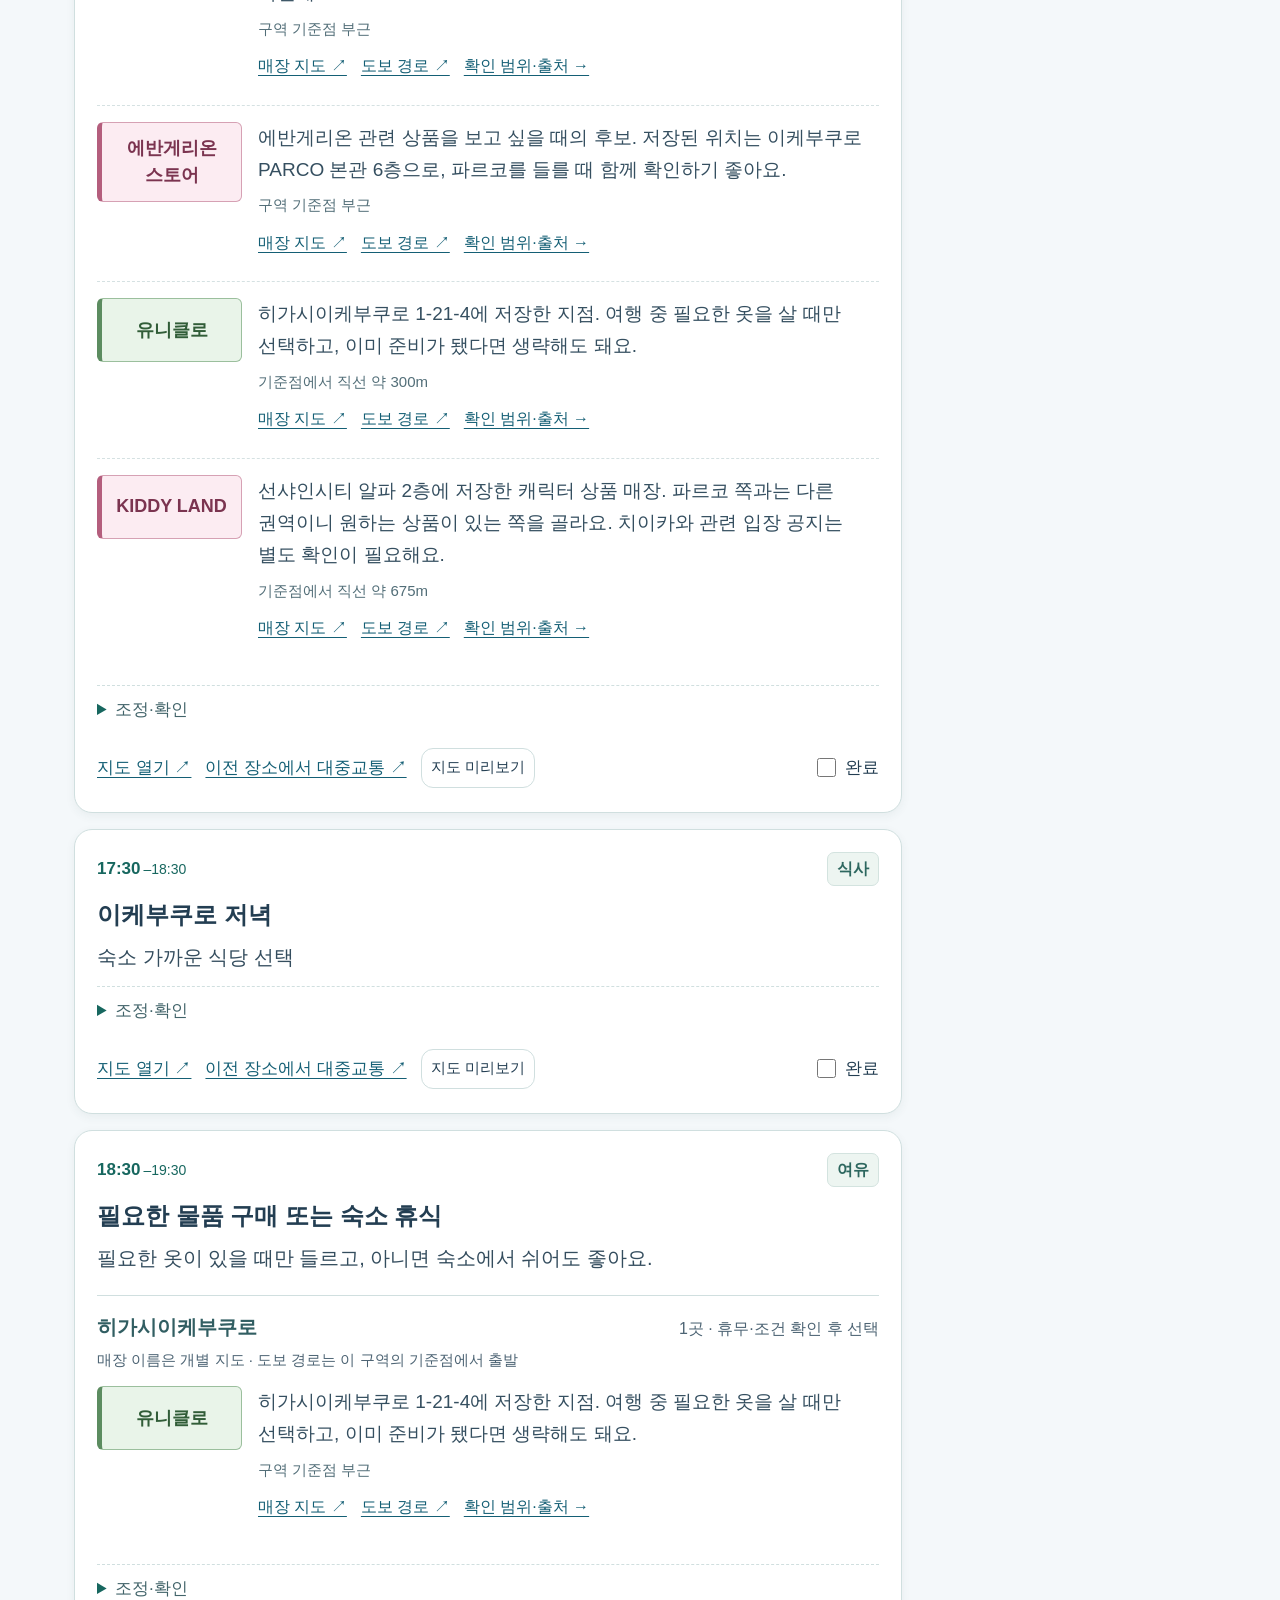
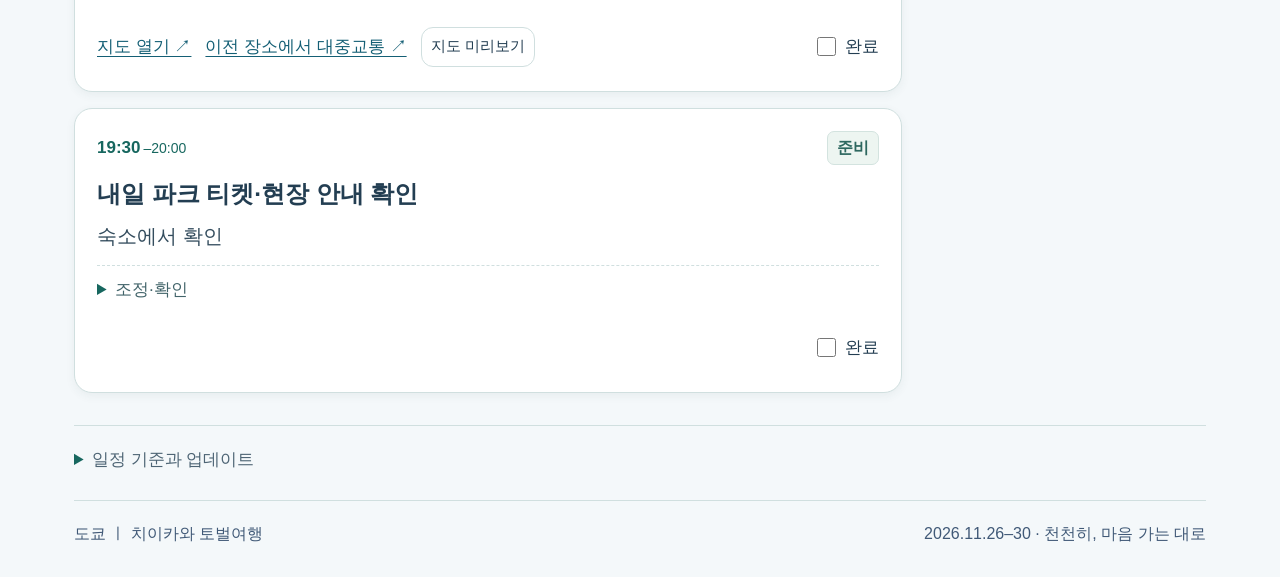
==== commit c39215a1: "Refresh itinerary asset version for Pokémon Center Shibuya update" ====
--- a/index.html
+++ b/index.html
@@ -5,7 +5,7 @@
 <meta name="description" content="11월 26–30일 도쿄 여행. 구글 시트 요약을 바탕으로 정리한 날짜별 일정, 선택 코스와 저장한 장소.">
 <title>도쿄 ㅣ 치이카와 토벌여행</title>
 <link rel="stylesheet" href="style.css?v=20261118"><link rel="stylesheet" href="mobile.css?v=20261119-ginza-daiso-r1">
-<script defer src="trip-data.js?v=20261119-ginza-daiso-r1"></script><script defer src="trip-core.js?v=20261119-ginza-daiso-r1"></script><script defer src="app.js?v=20261119-ginza-daiso-r1"></script>
+<script defer src="trip-data.js?v=20261121-pokemon-shibuya"></script><script defer src="trip-core.js?v=20261119-ginza-daiso-r1"></script><script defer src="app.js?v=20261119-ginza-daiso-r1"></script>
 </head>
 <body>
 <a class="skip-link" href="#content">일정 바로 보기</a>
@@ -15,7 +15,7 @@
 <section class="trip-intro" aria-label="여행 기본 정보"><div><span class="eyebrow">OUR LITTLE TOKYO TRIP</span><h1>작은 취향을 모아, 도쿄</h1><p>2026.11.26–30 · 이케부쿠로에 짐을 두고 가볍게</p></div><img src="asset/03usagi.webp" width="72" height="78" alt="" aria-hidden="true"></section>
 <div class="tripfacts"><div>✈ <strong>나리타 입·출국</strong><span>11/26 12:15 도착 · 11/30 12:05 출발 가안</span></div><div>⌂ <strong>이케부쿠로역 숙소권</strong><span>실제 숙소 위치·항공권은 출발 전 재확인</span></div><div>✓ <strong>파크 입장 예약 완료</strong><span>11/27 · 11:40–12:00 입장 (제공받은 예약 정보)</span></div></div>
 <details class="overview" id="overview"><summary><span>5일 일정 한눈에 보기</span><small>원하는 날을 눌러 이동</small></summary><div id="overview-cards" class="overview-grid"></div></details>
-<div class="source-line"><a id="sheet-link" target="_blank" rel="noopener">구글 시트 요약 ↗</a><span id="sync-status" role="status" aria-live="polite">11/19 정리본</span><button id="refresh-summary" type="button">요약 새로고침</button></div>
+<div class="source-line"><a id="sheet-link" target="_blank" rel="noopener">구글 시트 요약 ↗</a><span id="sync-status" role="status" aria-live="polite">11/21 포켓몬센터 시부야 추가</span><button id="refresh-summary" type="button">요약 새로고침</button></div>
 <section class="audit-banner" aria-label="공식 정보 확인"><strong>11/19 긴자 복원 · 대형 다이소 추가</strong><p>11/27은 파크 → 긴자 쇼핑으로 복원. 17:30 대형 다이소 방문, 가방 제품·재고는 확인이 필요해요.</p><a href="audit.html">정정 사항·입국·면세·랜드 안내와 61곳 출처 보기 →</a></section>
 <div class="sticky-controls"><div class="view-tabs" role="tablist" aria-label="여행 정보">
 <button id="tab-schedule" role="tab" aria-controls="schedule-view" aria-selected="true" data-view="schedule">날짜별 일정</button><button id="tab-options" role="tab" aria-controls="options-view" aria-selected="false" tabindex="-1" data-view="options">선택 코스</button><button id="tab-places" role="tab" aria-controls="places-view" aria-selected="false" tabindex="-1" data-view="places">저장한 장소</button><button id="tab-notes" role="tab" aria-controls="notes-view" aria-selected="false" tabindex="-1" data-view="notes">여행 메모</button>
@@ -28,10 +28,10 @@
 <div class="section-label timeline-label"><h3>오늘의 작은 기록</h3><span id="progress"></span></div>
 <div class="layout"><div id="timeline"></div><aside><section class="panel map-panel"><h3>장소 미리보기</h3><p id="mapname">일정의 ‘지도 미리보기’를 눌러주세요.</p><iframe id="map" title="선택한 장소 구글지도" loading="lazy" referrerpolicy="no-referrer-when-downgrade" hidden></iframe><a id="maplink" target="_blank" rel="noopener" hidden>Google 지도에서 열기 ↗</a></section><section class="panel peach"><h3>오늘은 여기까지도 괜찮아</h3><p>선택 매장은 전부 방문하는 목록이 아니에요. 쇼핑한 짐과 체력에 맞춰 한 코스만 골라도 충분합니다.</p><button id="show-options" type="button">이날의 선택 코스 보기 →</button></section></aside></div>
 </section>
-<section id="options-view" role="tabpanel" aria-labelledby="tab-options" hidden><div class="section-heading"><div><span class="eyebrow">A LITTLE DETOUR</span><h2 id="options-title">시간이 남으면</h2></div><button id="all-options" type="button" aria-pressed="false">전체 선택지 보기</button></div><p class="planning-note">기본 일정에 더하기보다, 한 구간과 교체해요. 긴자·기치조지·보리스 잡화점을 우선 방문. 공원은 선택이며 신주쿠·나카노는 현재 기본안에 추가하지 않아요.</p><div id="option-cards" class="option-grid"></div></section>
+<section id="options-view" role="tabpanel" aria-labelledby="tab-options" hidden><div class="section-heading"><div><span class="eyebrow">A LITTLE DETOUR</span><h2 id="options-title">시간이 남으면</h2></div><button id="all-options" type="button" aria-pressed="false">전체 선택지 보기</button></div><p class="planning-note">기본 일정에 더하기보다, 한 구간과 교체해요. 긴자·기치조지·보리스 잡화점을 우선 방문. 공원은 선택이며 신주쿠·나카노는 현재 기본안에 추가하지 않아요. 시부야 포켓몬센터는 11/29 기본 일정에 포함되어 있어요.</p><div id="option-cards" class="option-grid"></div></section>
 <section id="places-view" role="tabpanel" aria-labelledby="tab-places" hidden><span class="eyebrow">SAVED IN TOKYO</span><h2>지도에 모아둔 작은 취향</h2><p class="planning-note">지도 원본 55곳과 직접 추가한 매장을 지역별로 정리했어요. 방문을 제외한 곳과 후순위는 기본 목록에서 접어두었습니다.</p><div class="place-filters"><label>장소 찾기<input id="place-search" type="search" placeholder="이름 · 지역 · 주소 검색"></label><label>지역<select id="place-area"><option value="">모든 지역</option></select></label></div><label class="toggle-label"><input id="include-excluded" type="checkbox"> 제외·후순위 장소도 표시</label><p id="place-count" role="status" aria-live="polite"></p><div id="place-cards" class="place-grid"></div></section>
 <section id="notes-view" role="tabpanel" aria-labelledby="tab-notes" hidden><span class="eyebrow">TRAVEL NOTES</span><h2 id="memo-title">나만의 일정 메모</h2><p class="planning-note">메모·완료 체크·추가 장소는 이 브라우저에 저장돼요.</p><div class="notes-grid"><div><section class="panel"><h3 class="decorated-heading">오늘 기억할 것<img src="asset/f3d23003e894747dc3ea7fff06bff3d7.webp" width="55" height="60" alt="" aria-hidden="true"></h3><label class="sr-only" for="memo">날짜별 메모</label><textarea id="memo" placeholder="먹고 싶은 것, 꼭 사고 싶은 것…"></textarea><small id="saved" role="status">이 브라우저에 저장</small></section><section class="panel"><h3>내 장소 추가하기</h3><form id="shopform"><label>장소 이름<input id="shopname" required maxlength="120" placeholder="선택한 날짜에 추가할 장소"></label><label>지도 링크 (선택)<input id="shopurl" type="url" placeholder="https://…"></label><button type="submit">이날에 추가 +</button><span id="shop-error" role="status"></span></form><div id="shops"></div></section></div><div><section class="panel"><h3>잊지 말고 챙겨요</h3><div id="checklist"></div></section><section class="panel peach"><h3>예약과 확인할 것</h3><ul><li><strong>치이카와 파크</strong>는 11/27 11:40–12:00 입장만 예약 완료.</li><li><strong>치이카와 랜드</strong>는 별도 상품 매장입니다. 파크 예약으로 입장이 보장되지 않으며, 지점·날짜별 공식 입장 공지를 확인해야 해요.</li><li><strong>긴자 다이소 대형점</strong>은 11/27 17:30–18:15. 닌텐도 가방은 제품·모델 확인 대기, 현장 재고 미확인입니다.</li><li><strong>보리스 잡화점</strong>은 11/29 15:45–16:45 꼭 방문. 예약 시각이 아닌 방문 계획이며, 기치조지에서 14:30 출발합니다.</li><li>11/30 나리타 공항 09:00 도착 목표. 터미널·열차·체크인 마감 재확인.</li><li>일본 면세 환급은 <strong>수하물 위탁 전 세관 확인</strong>이 먼저입니다. <a href="audit.html#tax-refund">공식 절차·랜드 입장 안내 보기 →</a></li></ul></section></div></div></section>
 </div>
-<details class="source-details"><summary>일정 기준과 업데이트</summary><p>구글 시트의 ‘모바일 00 전체’ 요약을 기준으로, 함께 준비한 상세 시간표와 선택 코스를 2026.11.18에 반영하고, 11.19에 긴자 복원·대형 다이소 추가를 반영했습니다. 요약은 시트에서 새로 확인하며 상세 시간표·55개 장소는 정리본입니다. 매장·공공기관 공식 안내와 지도는 2026.11.18 교차 점검했습니다. 확인 범위와 미확인 항목은 <a href="audit.html">정보 확인 기록</a>에서 볼 수 있습니다. 11/27 긴자·대형 다이소와 11/29 기치조지·보리스 잡화점 요약은 이번 요청을 우선 반영하며, 시트 요약이 갱신되어도 이 방문 계획과 정정 알림은 유지됩니다.</p></details><p id="save-status" role="status" aria-live="polite"></p>
+<details class="source-details"><summary>일정 기준과 업데이트</summary><p>구글 시트의 ‘모바일 00 전체’ 요약을 기준으로, 함께 준비한 상세 시간표와 선택 코스를 2026.11.18에 반영하고, 11.19에 긴자 복원·대형 다이소 추가를 반영했습니다. 요약은 시트에서 새로 확인하며 상세 시간표·55개 장소는 정리본입니다. 매장·공공기관 공식 안내와 지도는 2026.11.18 교차 점검했습니다. 확인 범위와 미확인 항목은 <a href="audit.html">정보 확인 기록</a>에서 볼 수 있습니다. 11/27 긴자·대형 다이소와 11/29 기치조지·보리스 잡화점·포켓몬센터 시부야 요약은 이번 요청을 우선 반영하며, 시트 요약이 갱신되어도 이 방문 계획과 정정 알림은 유지됩니다.</p></details><p id="save-status" role="status" aria-live="polite"></p>
 <footer>도쿄 ㅣ 치이카와 토벌여행 <span>2026.11.26–30 · 천천히, 마음 가는 대로</span></footer>
 </main></body></html>
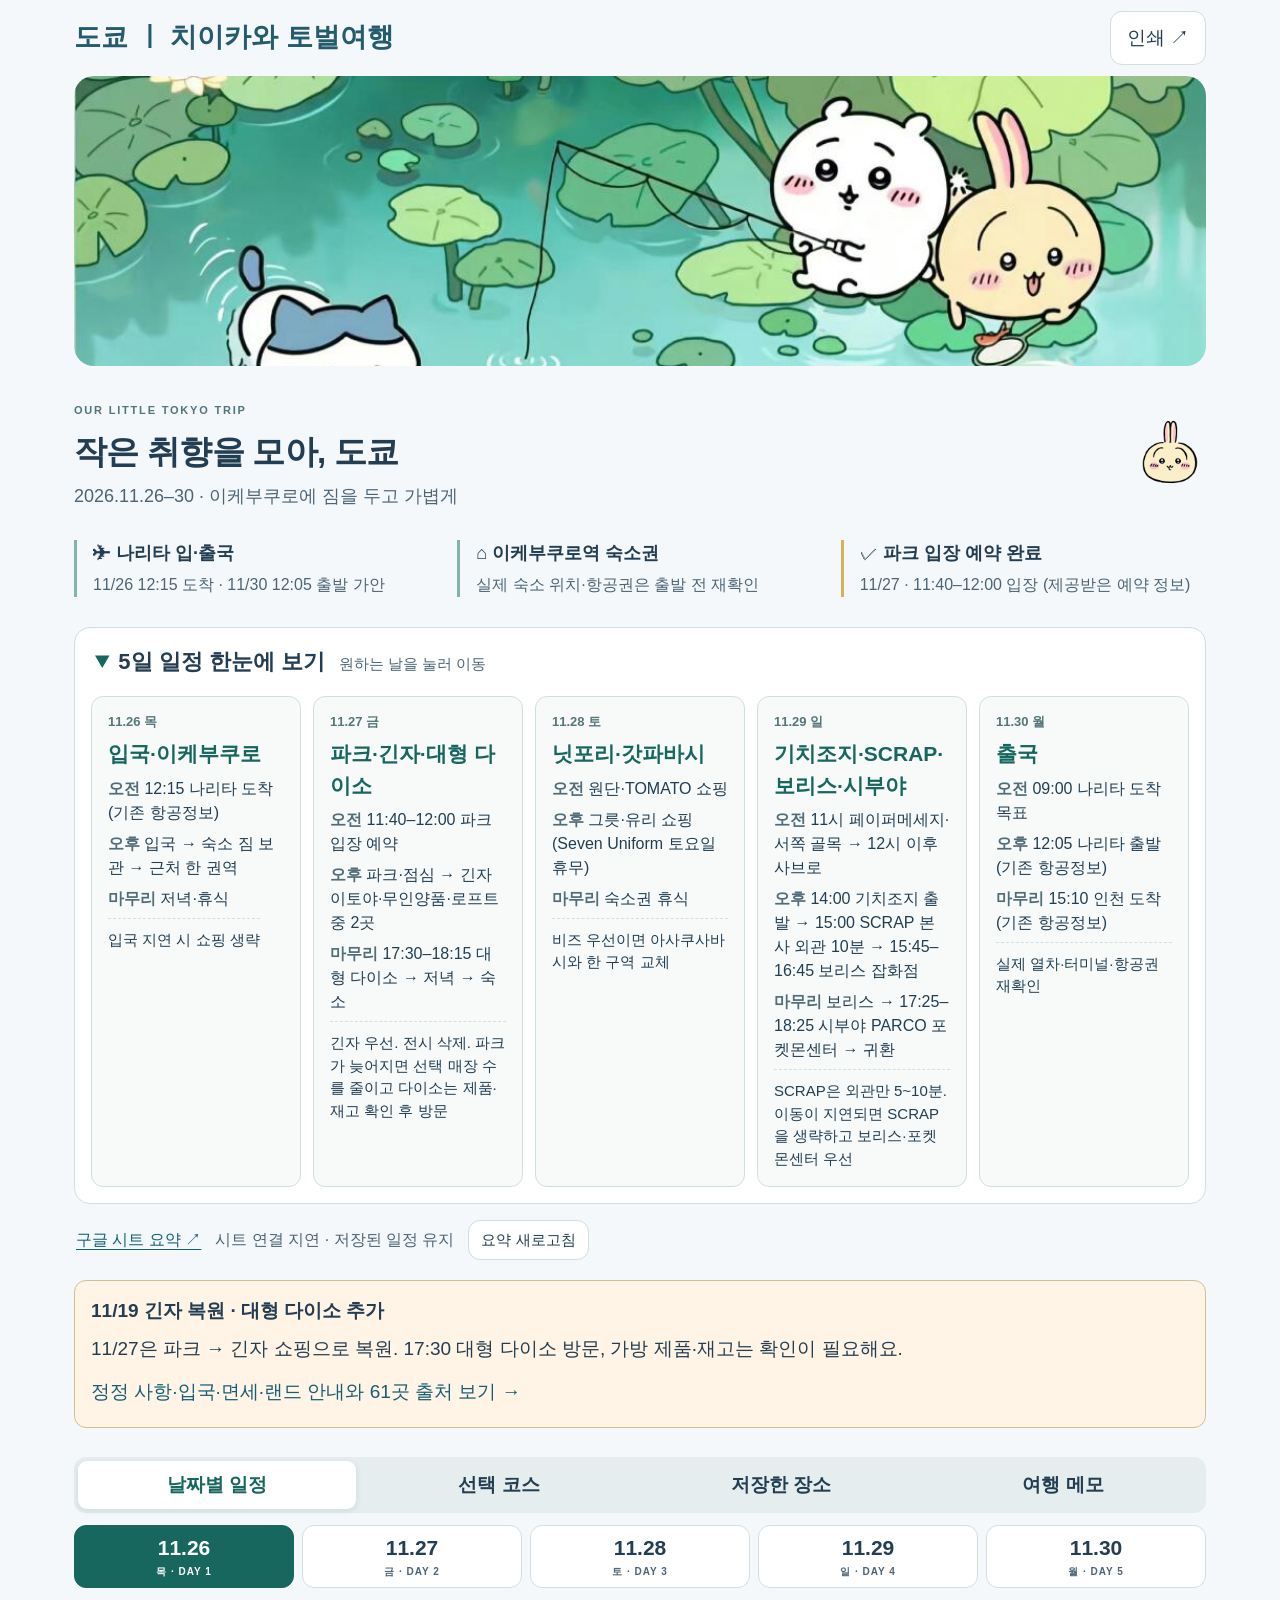
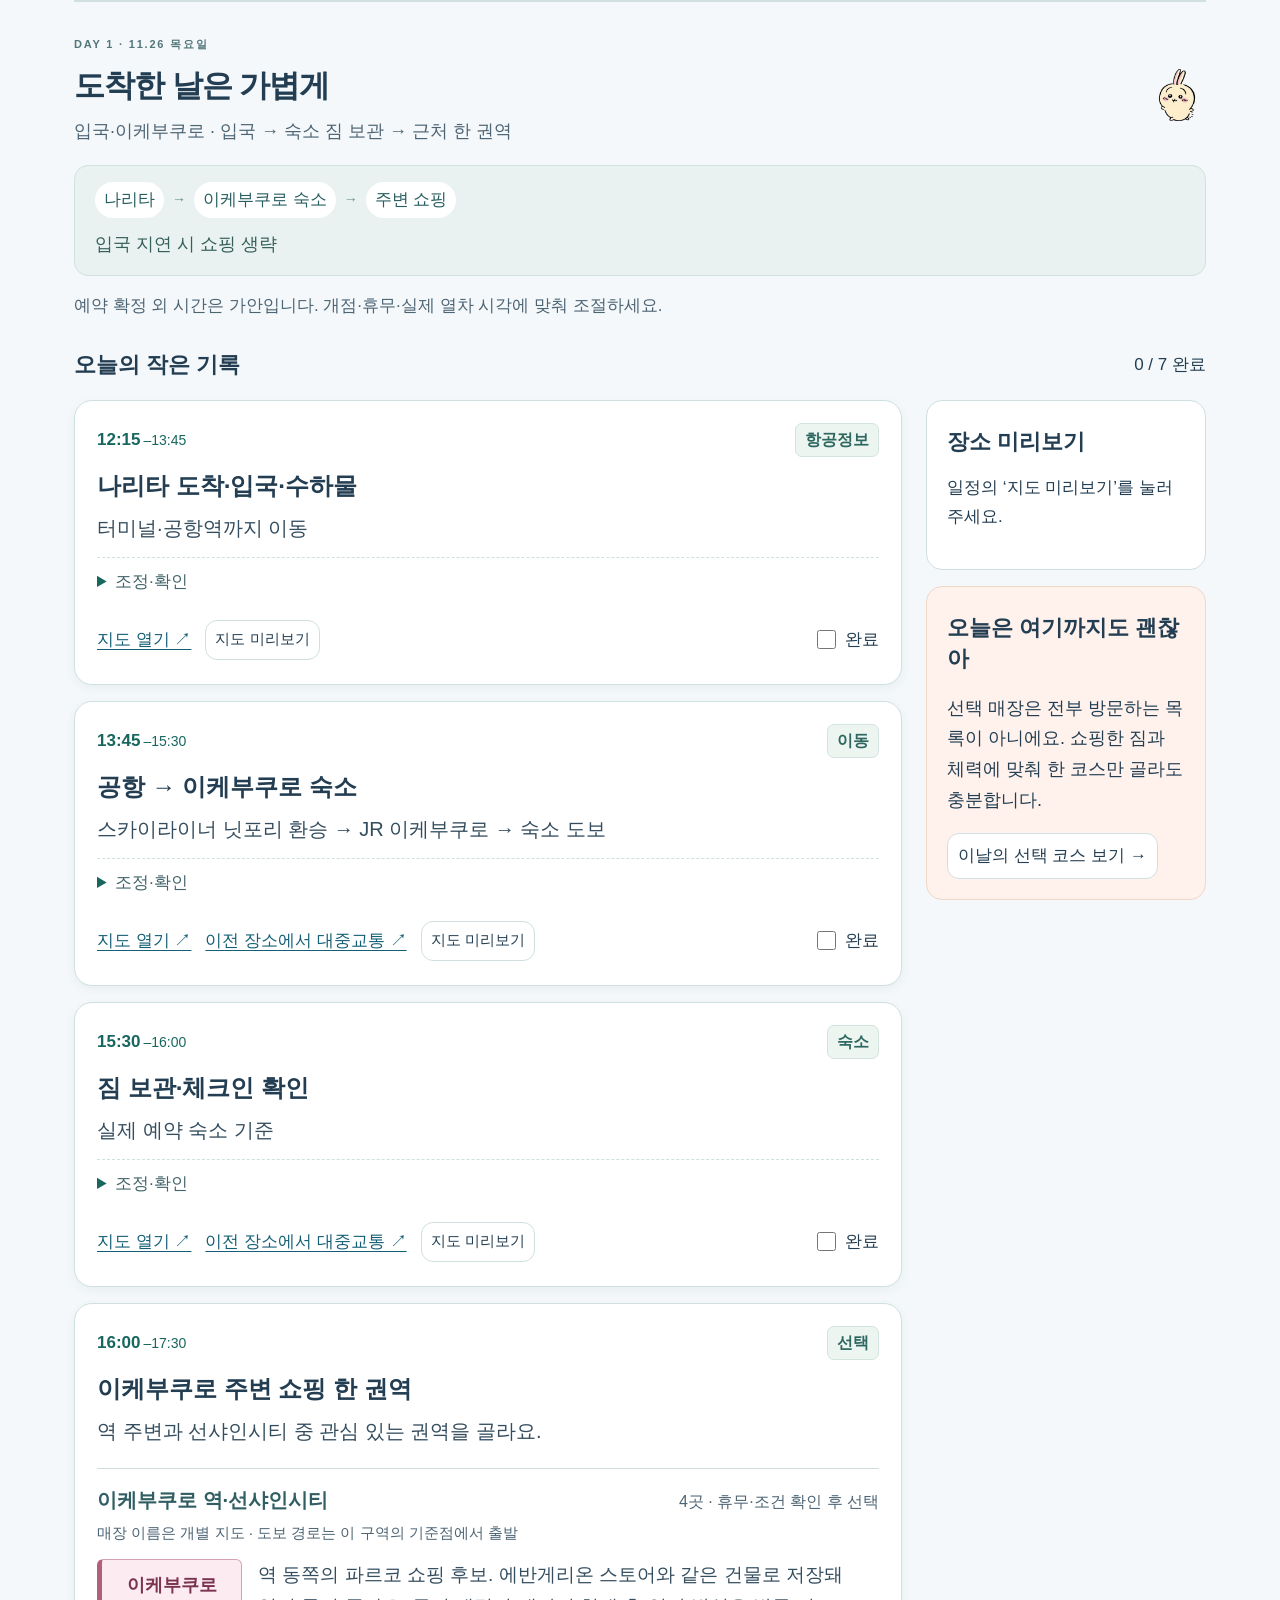
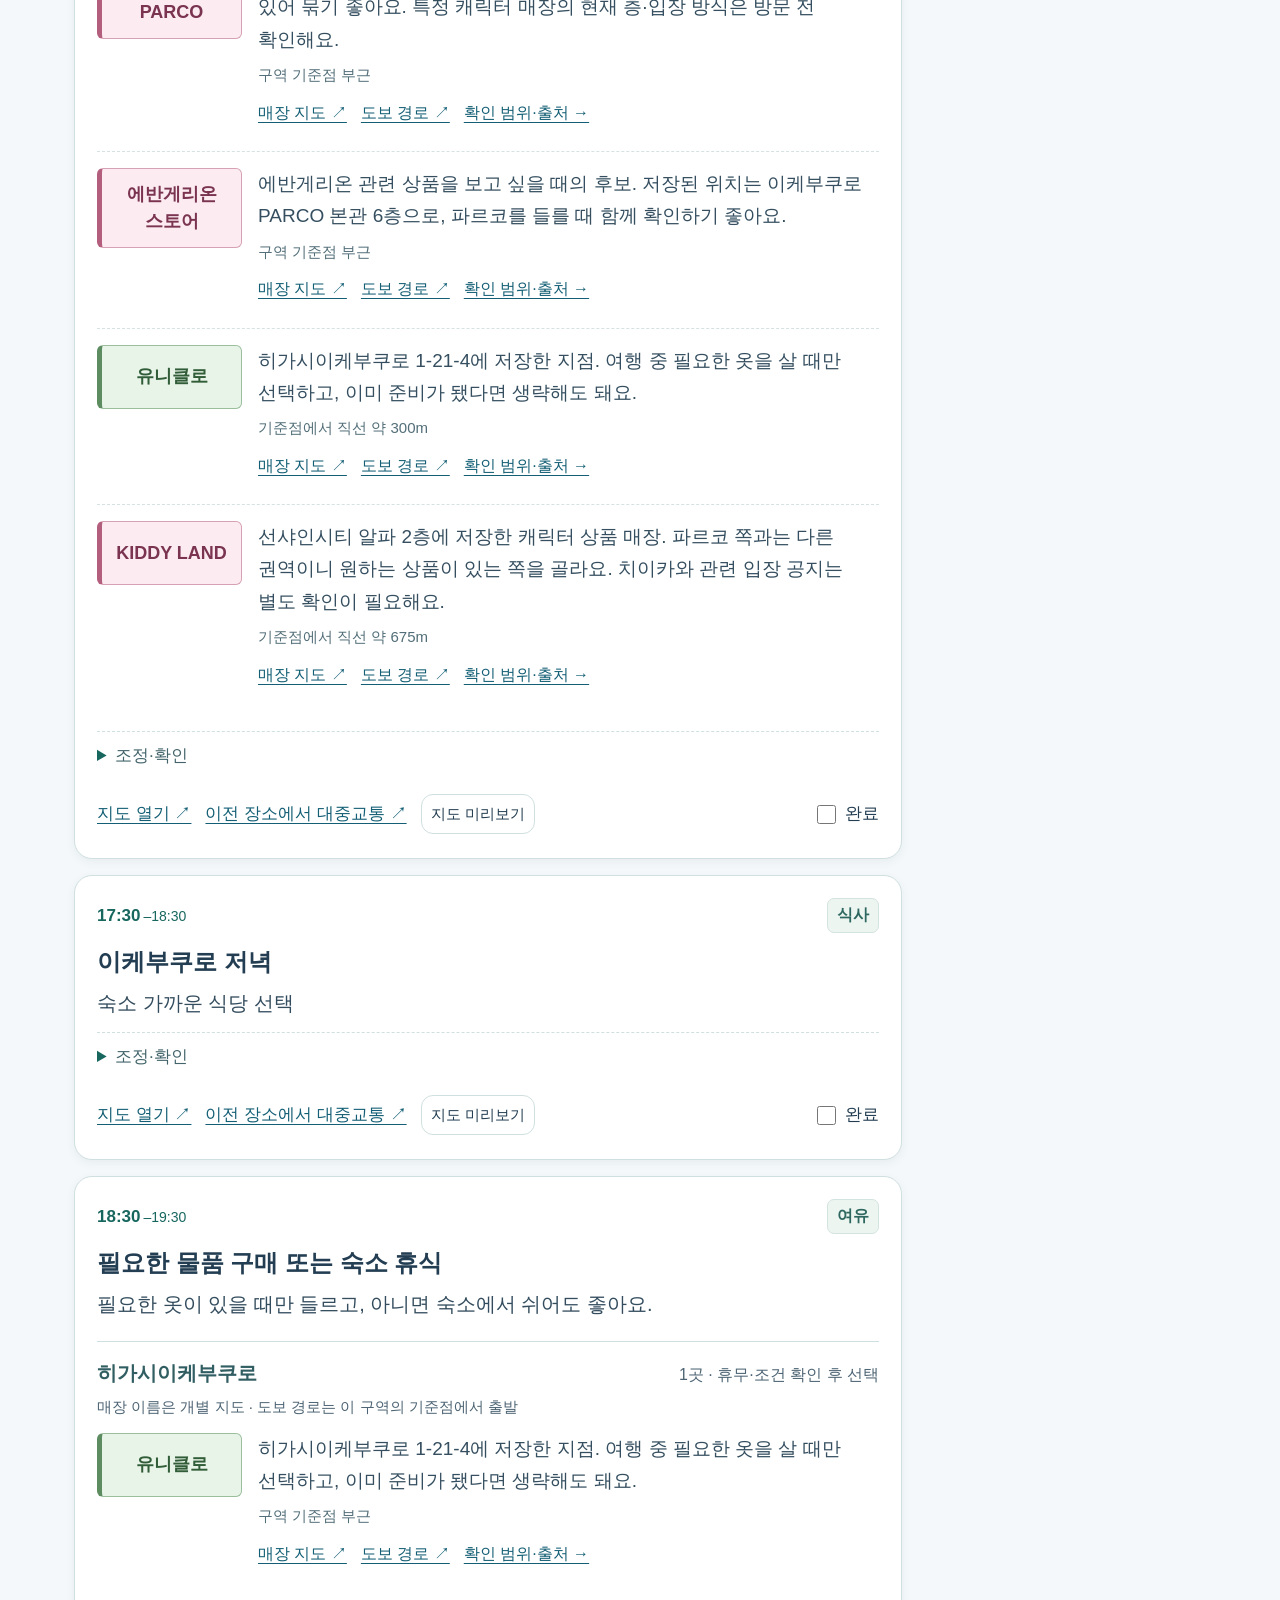
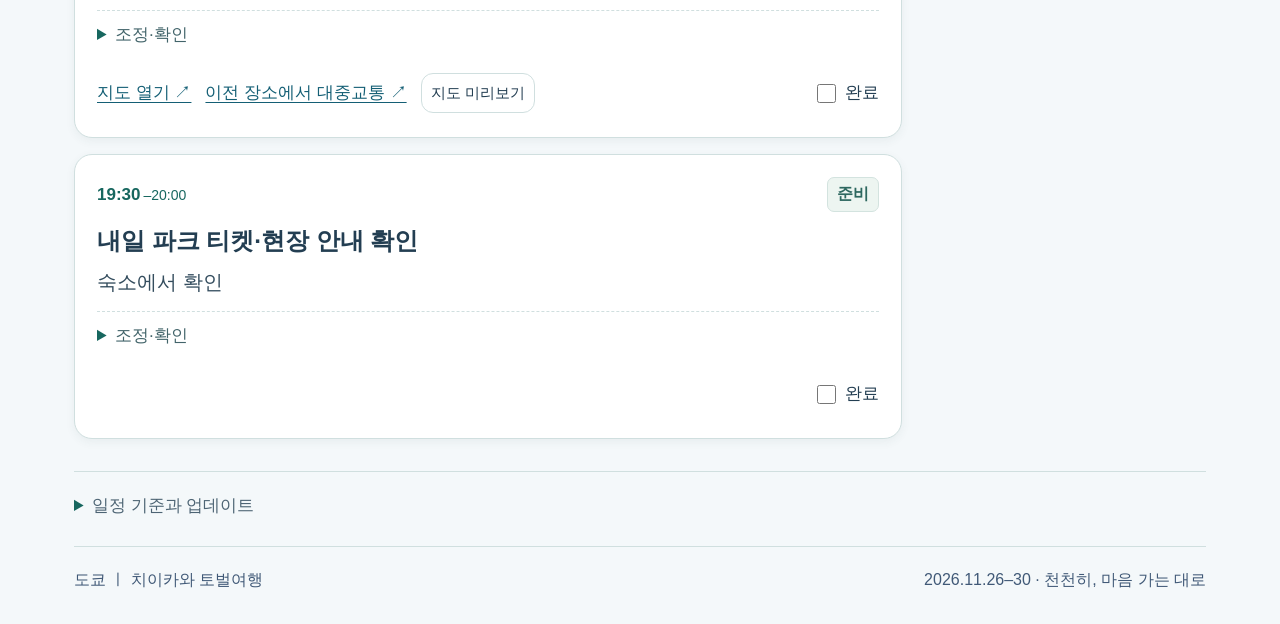
==== commit 1432a587: "Bust trip data cache for SCRAP headquarters exterior stop" ====
--- a/index.html
+++ b/index.html
@@ -5,7 +5,7 @@
 <meta name="description" content="11월 26–30일 도쿄 여행. 구글 시트 요약을 바탕으로 정리한 날짜별 일정, 선택 코스와 저장한 장소.">
 <title>도쿄 ㅣ 치이카와 토벌여행</title>
 <link rel="stylesheet" href="style.css?v=20261118"><link rel="stylesheet" href="mobile.css?v=20261119-ginza-daiso-r1">
-<script defer src="trip-data.js?v=20261121-pokemon-shibuya"></script><script defer src="trip-core.js?v=20261119-ginza-daiso-r1"></script><script defer src="app.js?v=20261119-ginza-daiso-r1"></script>
+<script defer src="trip-data.js?v=20261122-scrap-exterior"></script><script defer src="trip-core.js?v=20261119-ginza-daiso-r1"></script><script defer src="app.js?v=20261119-ginza-daiso-r1"></script>
 </head>
 <body>
 <a class="skip-link" href="#content">일정 바로 보기</a>
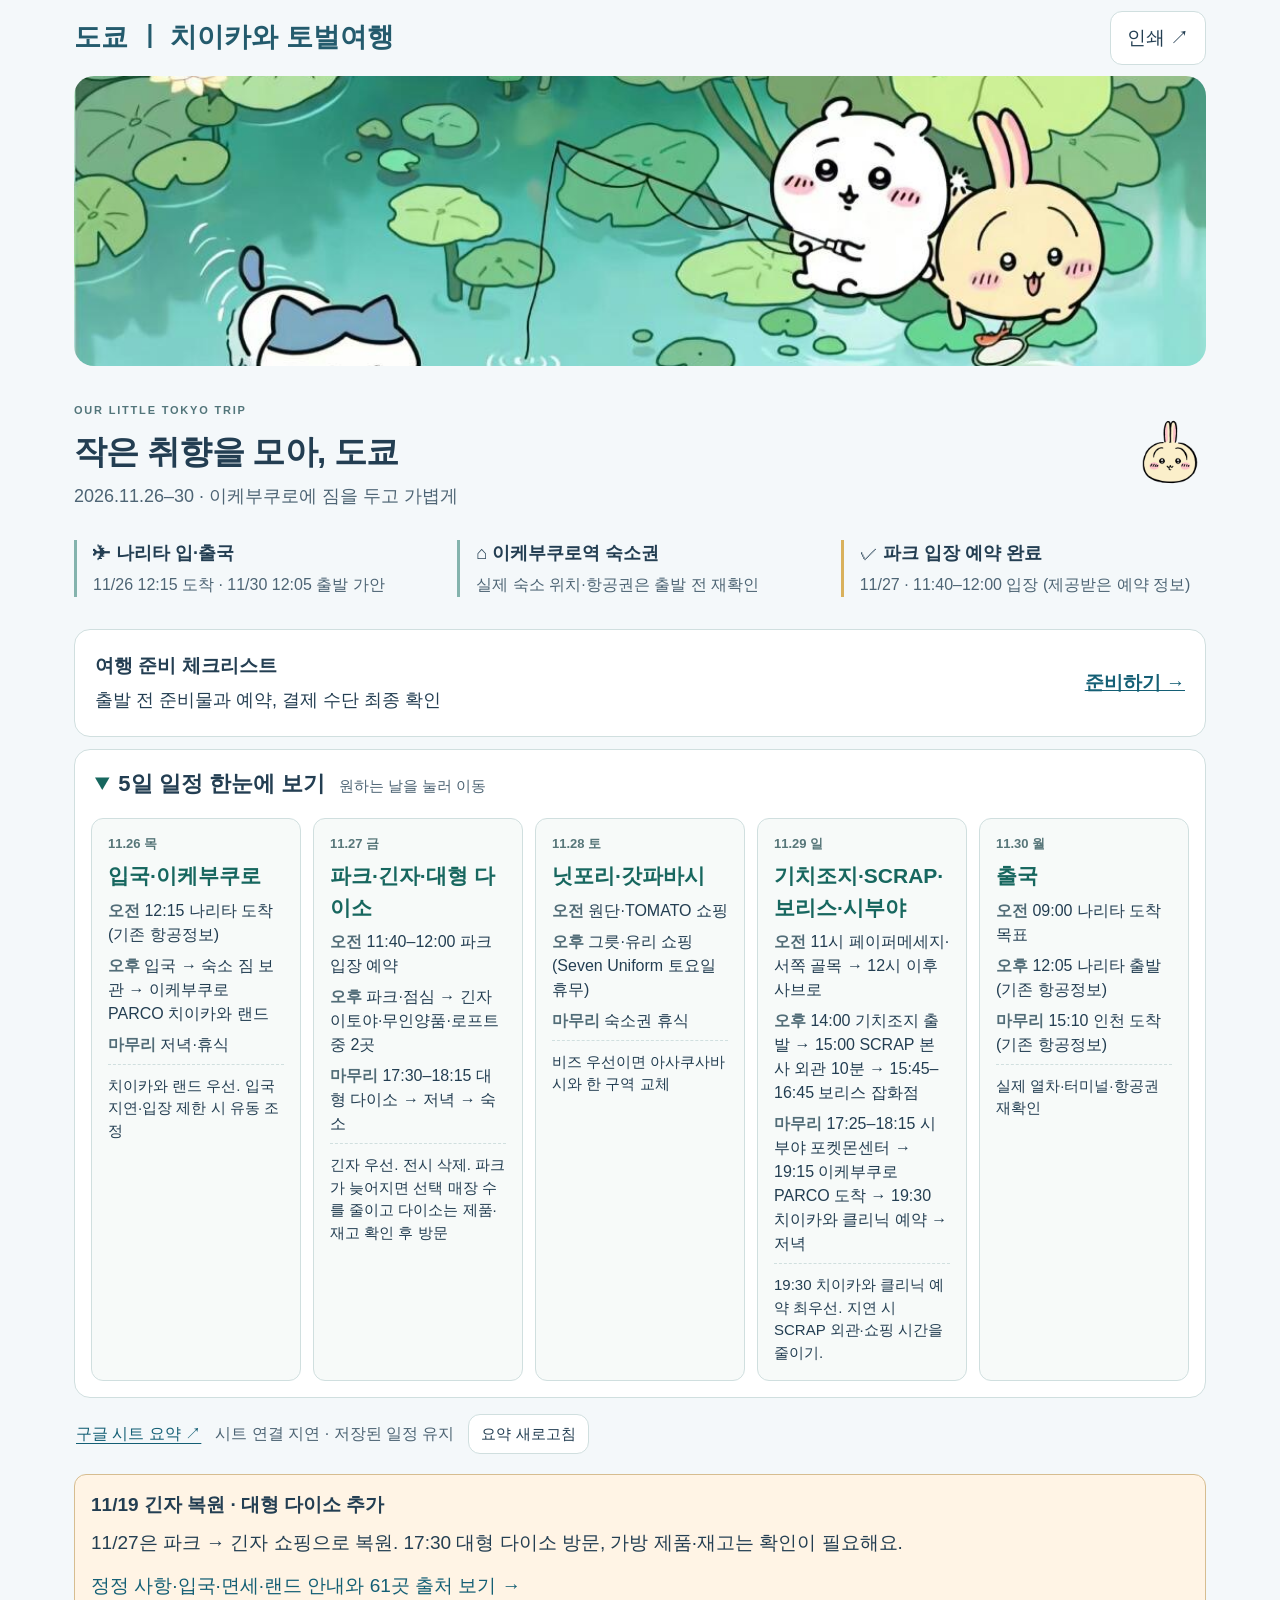
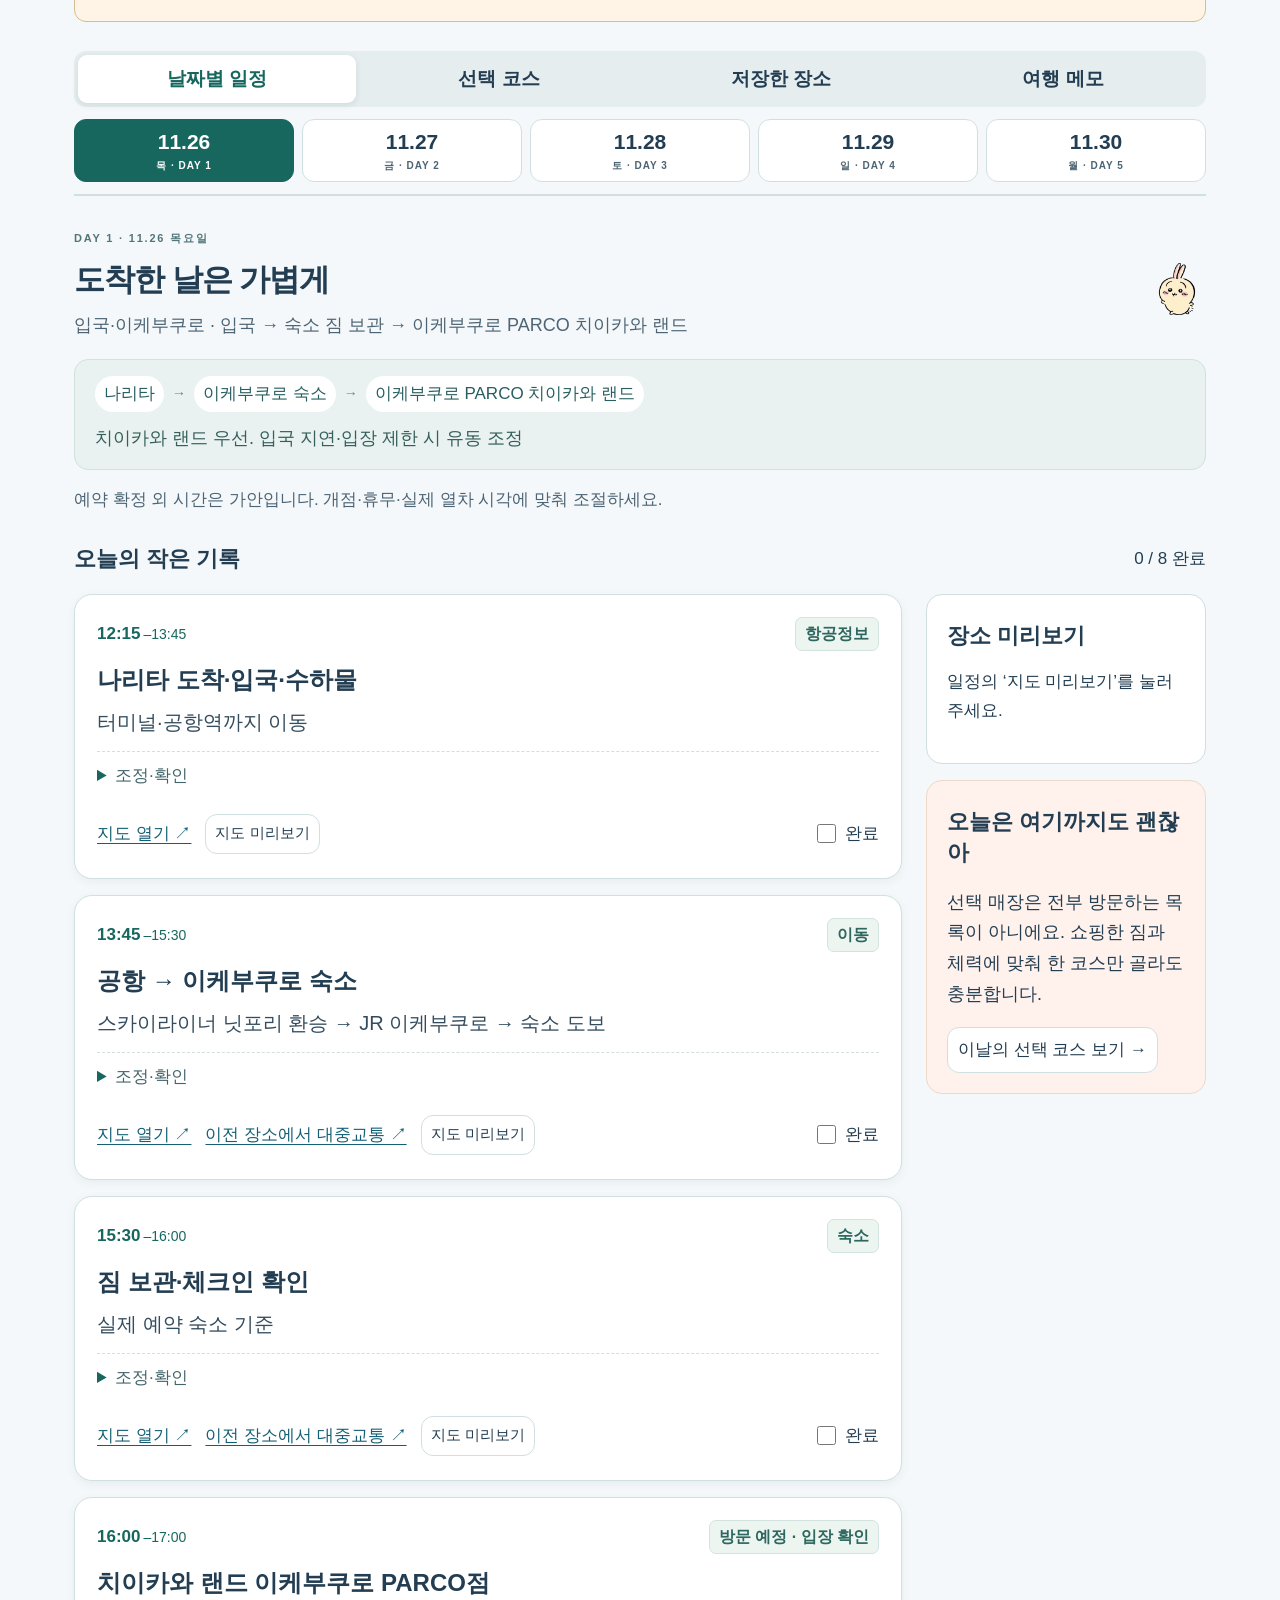
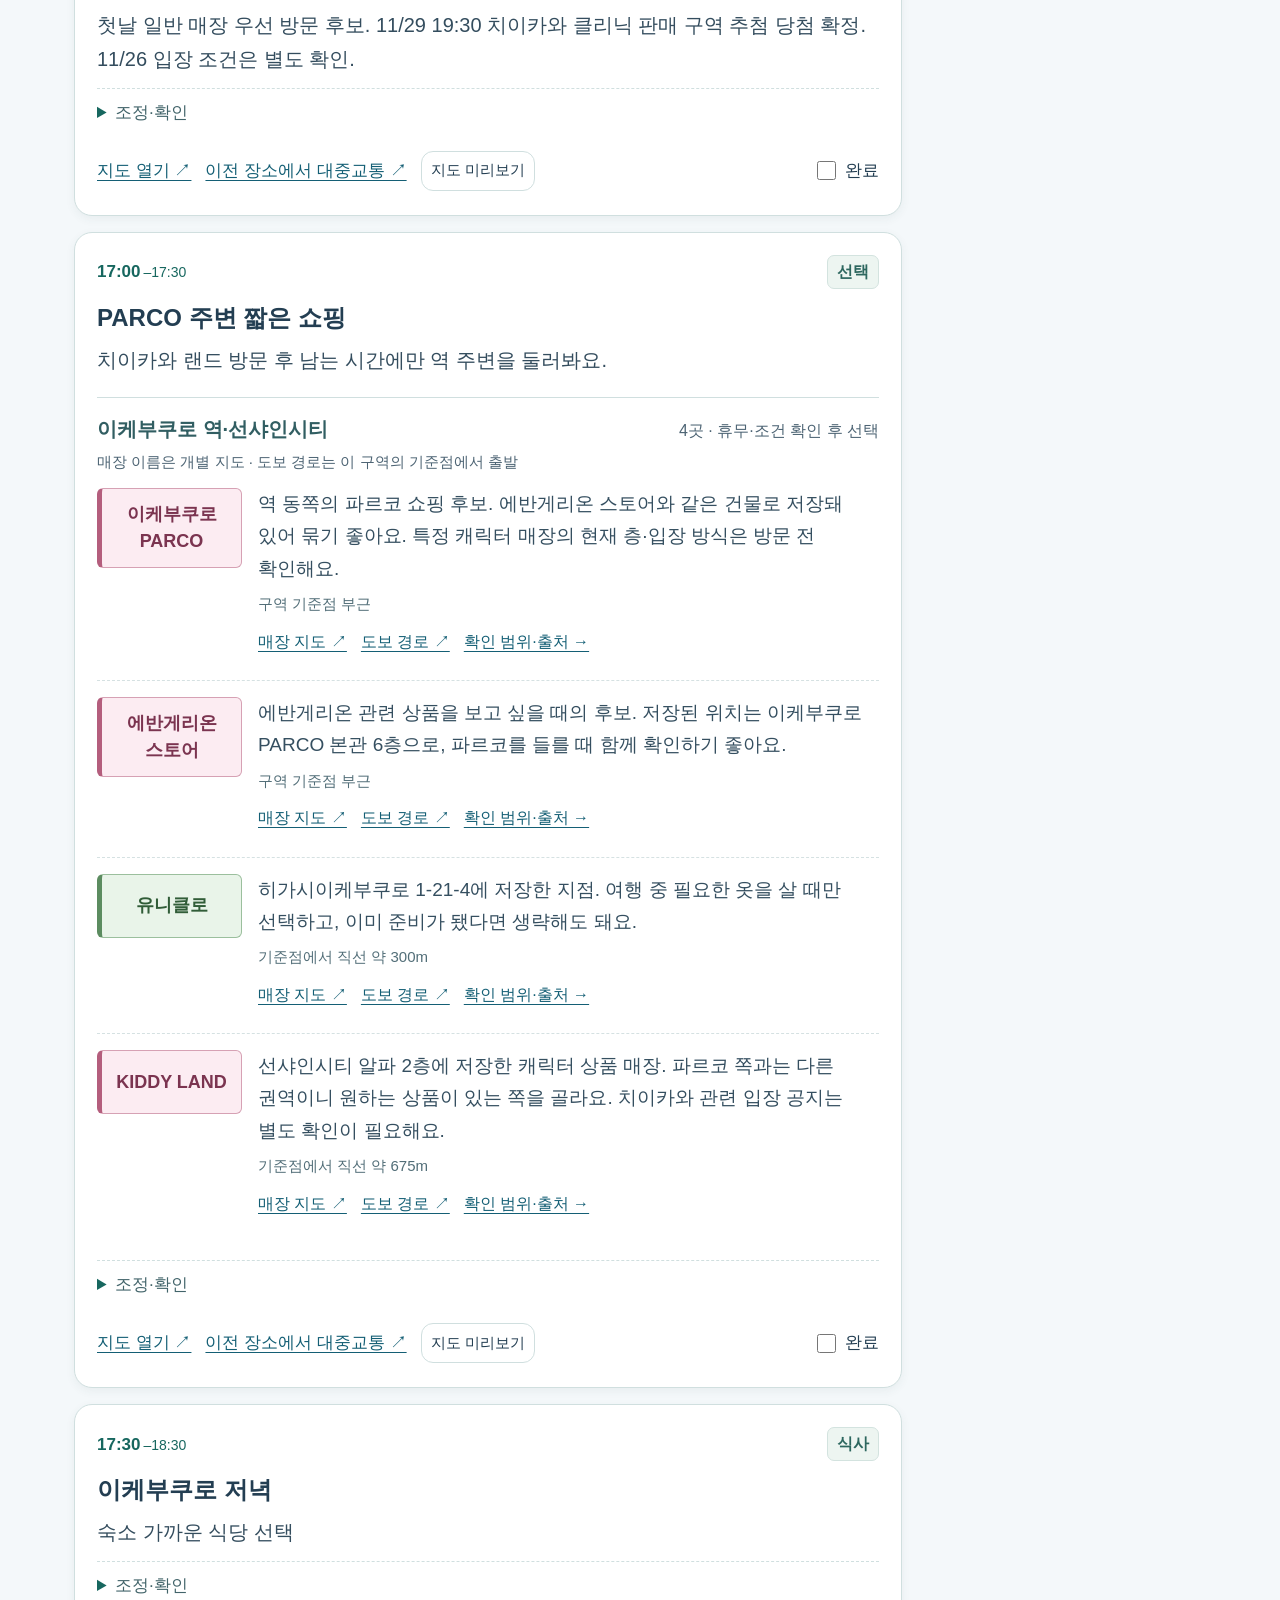
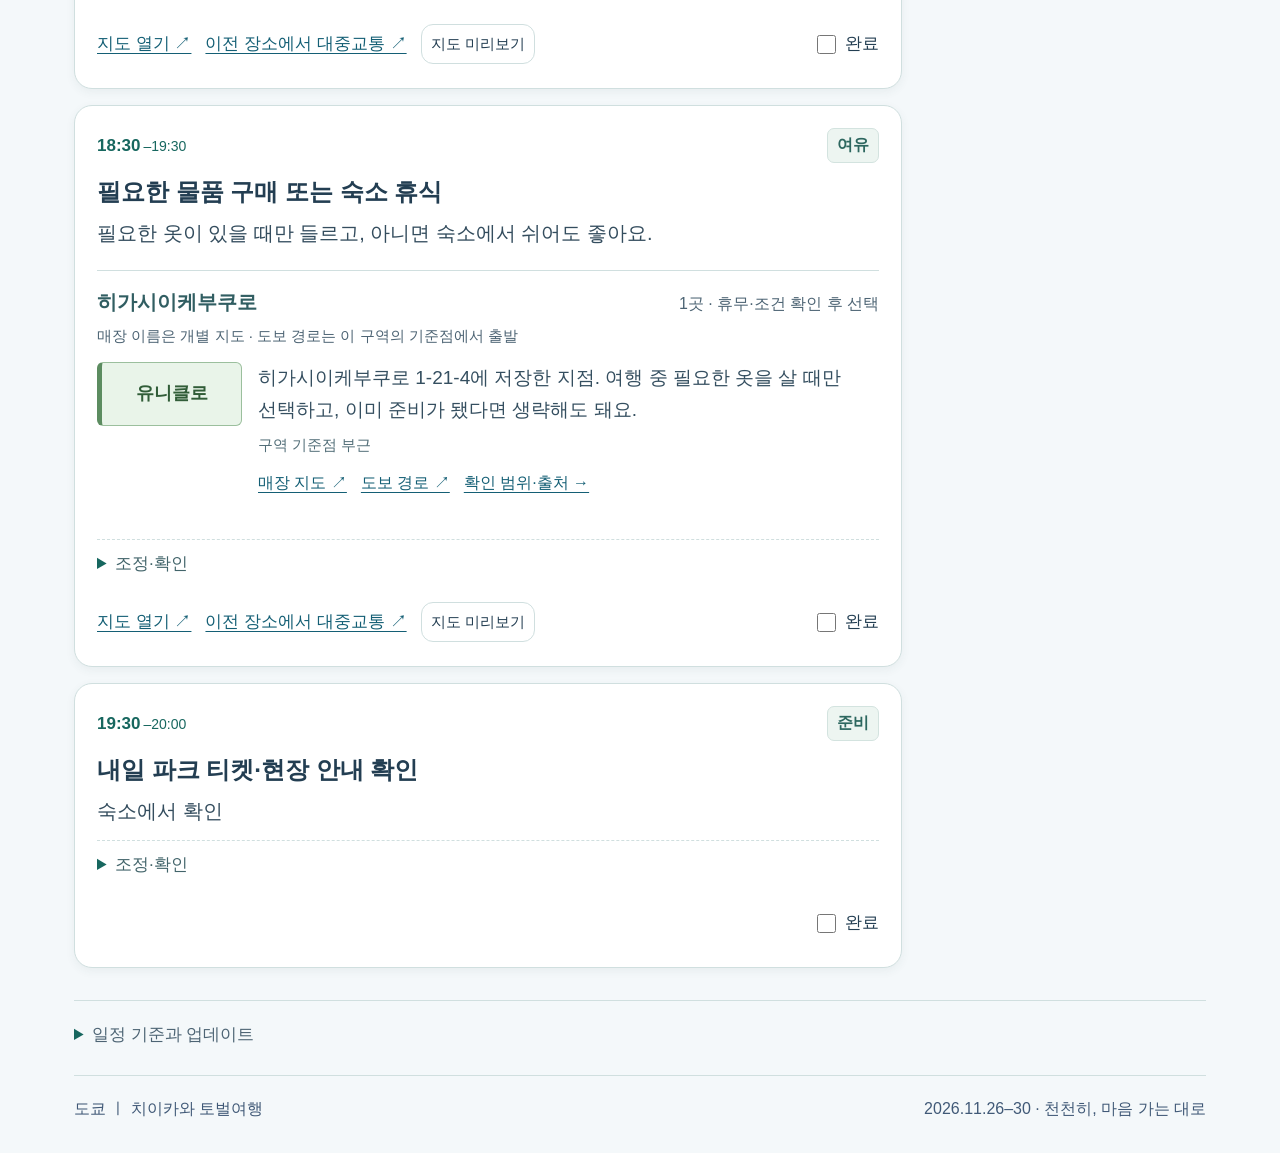
==== commit 5ab28eb9: "Link preparation checklist from trip homepage" ====
--- a/index.html
+++ b/index.html
@@ -5,7 +5,7 @@
 <meta name="description" content="11월 26–30일 도쿄 여행. 구글 시트 요약을 바탕으로 정리한 날짜별 일정, 선택 코스와 저장한 장소.">
 <title>도쿄 ㅣ 치이카와 토벌여행</title>
 <link rel="stylesheet" href="style.css?v=20261118"><link rel="stylesheet" href="mobile.css?v=20261119-ginza-daiso-r1">
-<script defer src="trip-data.js?v=20261122-scrap-exterior"></script><script defer src="trip-core.js?v=20261119-ginza-daiso-r1"></script><script defer src="app.js?v=20261119-ginza-daiso-r1"></script>
+<script defer src="trip-data.js?v=20261125-chiikawa-clinic"></script><script defer src="trip-core.js?v=20261119-ginza-daiso-r1"></script><script defer src="app.js?v=20261119-ginza-daiso-r1"></script>
 </head>
 <body>
 <a class="skip-link" href="#content">일정 바로 보기</a>
@@ -14,8 +14,9 @@
 <section class="hero hero-image" role="img" aria-label="연못에서 놀고 있는 치이카와 캐릭터 배너"></section>
 <section class="trip-intro" aria-label="여행 기본 정보"><div><span class="eyebrow">OUR LITTLE TOKYO TRIP</span><h1>작은 취향을 모아, 도쿄</h1><p>2026.11.26–30 · 이케부쿠로에 짐을 두고 가볍게</p></div><img src="asset/03usagi.webp" width="72" height="78" alt="" aria-hidden="true"></section>
 <div class="tripfacts"><div>✈ <strong>나리타 입·출국</strong><span>11/26 12:15 도착 · 11/30 12:05 출발 가안</span></div><div>⌂ <strong>이케부쿠로역 숙소권</strong><span>실제 숙소 위치·항공권은 출발 전 재확인</span></div><div>✓ <strong>파크 입장 예약 완료</strong><span>11/27 · 11:40–12:00 입장 (제공받은 예약 정보)</span></div></div>
+<section class="panel" aria-label="여행 준비" style="display:flex;align-items:center;justify-content:space-between;gap:12px;margin:12px 0"><div><strong>여행 준비 체크리스트</strong><p style="margin:4px 0 0">출발 전 준비물과 예약, 결제 수단 최종 확인</p></div><a href="prep.html" style="flex-shrink:0;font-weight:700;text-decoration:underline">준비하기 →</a></section>
 <details class="overview" id="overview"><summary><span>5일 일정 한눈에 보기</span><small>원하는 날을 눌러 이동</small></summary><div id="overview-cards" class="overview-grid"></div></details>
-<div class="source-line"><a id="sheet-link" target="_blank" rel="noopener">구글 시트 요약 ↗</a><span id="sync-status" role="status" aria-live="polite">11/21 포켓몬센터 시부야 추가</span><button id="refresh-summary" type="button">요약 새로고침</button></div>
+<div class="source-line"><a id="sheet-link" target="_blank" rel="noopener">구글 시트 요약 ↗</a><span id="sync-status" role="status" aria-live="polite">11/25 치이카와 클리닉 예약 추가</span><button id="refresh-summary" type="button">요약 새로고침</button></div>
 <section class="audit-banner" aria-label="공식 정보 확인"><strong>11/19 긴자 복원 · 대형 다이소 추가</strong><p>11/27은 파크 → 긴자 쇼핑으로 복원. 17:30 대형 다이소 방문, 가방 제품·재고는 확인이 필요해요.</p><a href="audit.html">정정 사항·입국·면세·랜드 안내와 61곳 출처 보기 →</a></section>
 <div class="sticky-controls"><div class="view-tabs" role="tablist" aria-label="여행 정보">
 <button id="tab-schedule" role="tab" aria-controls="schedule-view" aria-selected="true" data-view="schedule">날짜별 일정</button><button id="tab-options" role="tab" aria-controls="options-view" aria-selected="false" tabindex="-1" data-view="options">선택 코스</button><button id="tab-places" role="tab" aria-controls="places-view" aria-selected="false" tabindex="-1" data-view="places">저장한 장소</button><button id="tab-notes" role="tab" aria-controls="notes-view" aria-selected="false" tabindex="-1" data-view="notes">여행 메모</button>
@@ -30,7 +31,7 @@
 </section>
 <section id="options-view" role="tabpanel" aria-labelledby="tab-options" hidden><div class="section-heading"><div><span class="eyebrow">A LITTLE DETOUR</span><h2 id="options-title">시간이 남으면</h2></div><button id="all-options" type="button" aria-pressed="false">전체 선택지 보기</button></div><p class="planning-note">기본 일정에 더하기보다, 한 구간과 교체해요. 긴자·기치조지·보리스 잡화점을 우선 방문. 공원은 선택이며 신주쿠·나카노는 현재 기본안에 추가하지 않아요. 시부야 포켓몬센터는 11/29 기본 일정에 포함되어 있어요.</p><div id="option-cards" class="option-grid"></div></section>
 <section id="places-view" role="tabpanel" aria-labelledby="tab-places" hidden><span class="eyebrow">SAVED IN TOKYO</span><h2>지도에 모아둔 작은 취향</h2><p class="planning-note">지도 원본 55곳과 직접 추가한 매장을 지역별로 정리했어요. 방문을 제외한 곳과 후순위는 기본 목록에서 접어두었습니다.</p><div class="place-filters"><label>장소 찾기<input id="place-search" type="search" placeholder="이름 · 지역 · 주소 검색"></label><label>지역<select id="place-area"><option value="">모든 지역</option></select></label></div><label class="toggle-label"><input id="include-excluded" type="checkbox"> 제외·후순위 장소도 표시</label><p id="place-count" role="status" aria-live="polite"></p><div id="place-cards" class="place-grid"></div></section>
-<section id="notes-view" role="tabpanel" aria-labelledby="tab-notes" hidden><span class="eyebrow">TRAVEL NOTES</span><h2 id="memo-title">나만의 일정 메모</h2><p class="planning-note">메모·완료 체크·추가 장소는 이 브라우저에 저장돼요.</p><div class="notes-grid"><div><section class="panel"><h3 class="decorated-heading">오늘 기억할 것<img src="asset/f3d23003e894747dc3ea7fff06bff3d7.webp" width="55" height="60" alt="" aria-hidden="true"></h3><label class="sr-only" for="memo">날짜별 메모</label><textarea id="memo" placeholder="먹고 싶은 것, 꼭 사고 싶은 것…"></textarea><small id="saved" role="status">이 브라우저에 저장</small></section><section class="panel"><h3>내 장소 추가하기</h3><form id="shopform"><label>장소 이름<input id="shopname" required maxlength="120" placeholder="선택한 날짜에 추가할 장소"></label><label>지도 링크 (선택)<input id="shopurl" type="url" placeholder="https://…"></label><button type="submit">이날에 추가 +</button><span id="shop-error" role="status"></span></form><div id="shops"></div></section></div><div><section class="panel"><h3>잊지 말고 챙겨요</h3><div id="checklist"></div></section><section class="panel peach"><h3>예약과 확인할 것</h3><ul><li><strong>치이카와 파크</strong>는 11/27 11:40–12:00 입장만 예약 완료.</li><li><strong>치이카와 랜드</strong>는 별도 상품 매장입니다. 파크 예약으로 입장이 보장되지 않으며, 지점·날짜별 공식 입장 공지를 확인해야 해요.</li><li><strong>긴자 다이소 대형점</strong>은 11/27 17:30–18:15. 닌텐도 가방은 제품·모델 확인 대기, 현장 재고 미확인입니다.</li><li><strong>보리스 잡화점</strong>은 11/29 15:45–16:45 꼭 방문. 예약 시각이 아닌 방문 계획이며, 기치조지에서 14:30 출발합니다.</li><li>11/30 나리타 공항 09:00 도착 목표. 터미널·열차·체크인 마감 재확인.</li><li>일본 면세 환급은 <strong>수하물 위탁 전 세관 확인</strong>이 먼저입니다. <a href="audit.html#tax-refund">공식 절차·랜드 입장 안내 보기 →</a></li></ul></section></div></div></section>
+<section id="notes-view" role="tabpanel" aria-labelledby="tab-notes" hidden><span class="eyebrow">TRAVEL NOTES</span><h2 id="memo-title">나만의 일정 메모</h2><p class="planning-note">메모·완료 체크·추가 장소는 이 브라우저에 저장돼요.</p><div class="notes-grid"><div><section class="panel"><h3 class="decorated-heading">오늘 기억할 것<img src="asset/f3d23003e894747dc3ea7fff06bff3d7.webp" width="55" height="60" alt="" aria-hidden="true"></h3><label class="sr-only" for="memo">날짜별 메모</label><textarea id="memo" placeholder="먹고 싶은 것, 꼭 사고 싶은 것…"></textarea><small id="saved" role="status">이 브라우저에 저장</small></section><section class="panel"><h3>내 장소 추가하기</h3><form id="shopform"><label>장소 이름<input id="shopname" required maxlength="120" placeholder="선택한 날짜에 추가할 장소"></label><label>지도 링크 (선택)<input id="shopurl" type="url" placeholder="https://…"></label><button type="submit">이날에 추가 +</button><span id="shop-error" role="status"></span></form><div id="shops"></div></section></div><div><section class="panel"><h3>잊지 말고 챙겨요</h3><div id="checklist"></div></section><section class="panel peach"><h3>예약과 확인할 것</h3><ul><li><strong>치이카와 파크</strong>는 11/27 11:40–12:00 입장만 예약 완료.</li><li><strong>치이카와 랜드</strong>는 별도 상품 매장입니다. 11/29 19:30 이케부쿠로 PARCO 치이카와 클리닉 판매 구역 추첨 당첨 확정. 입장 직전 원본 티켓 QR 확인.</li><li><strong>긴자 다이소 대형점</strong>은 11/27 17:30–18:15. 닌텐도 가방은 제품·모델 확인 대기, 현장 재고 미확인입니다.</li><li><strong>보리스 잡화점</strong>은 11/29 15:45–16:45 꼭 방문. 예약 시각이 아닌 방문 계획이며, 기치조지에서 14:30 출발합니다.</li><li>11/30 나리타 공항 09:00 도착 목표. 터미널·열차·체크인 마감 재확인.</li><li>일본 면세 환급은 <strong>수하물 위탁 전 세관 확인</strong>이 먼저입니다. <a href="audit.html#tax-refund">공식 절차·랜드 입장 안내 보기 →</a></li></ul></section></div></div></section>
 </div>
 <details class="source-details"><summary>일정 기준과 업데이트</summary><p>구글 시트의 ‘모바일 00 전체’ 요약을 기준으로, 함께 준비한 상세 시간표와 선택 코스를 2026.11.18에 반영하고, 11.19에 긴자 복원·대형 다이소 추가를 반영했습니다. 요약은 시트에서 새로 확인하며 상세 시간표·55개 장소는 정리본입니다. 매장·공공기관 공식 안내와 지도는 2026.11.18 교차 점검했습니다. 확인 범위와 미확인 항목은 <a href="audit.html">정보 확인 기록</a>에서 볼 수 있습니다. 11/27 긴자·대형 다이소와 11/29 기치조지·보리스 잡화점·포켓몬센터 시부야 요약은 이번 요청을 우선 반영하며, 시트 요약이 갱신되어도 이 방문 계획과 정정 알림은 유지됩니다.</p></details><p id="save-status" role="status" aria-live="polite"></p>
 <footer>도쿄 ㅣ 치이카와 토벌여행 <span>2026.11.26–30 · 천천히, 마음 가는 대로</span></footer>
